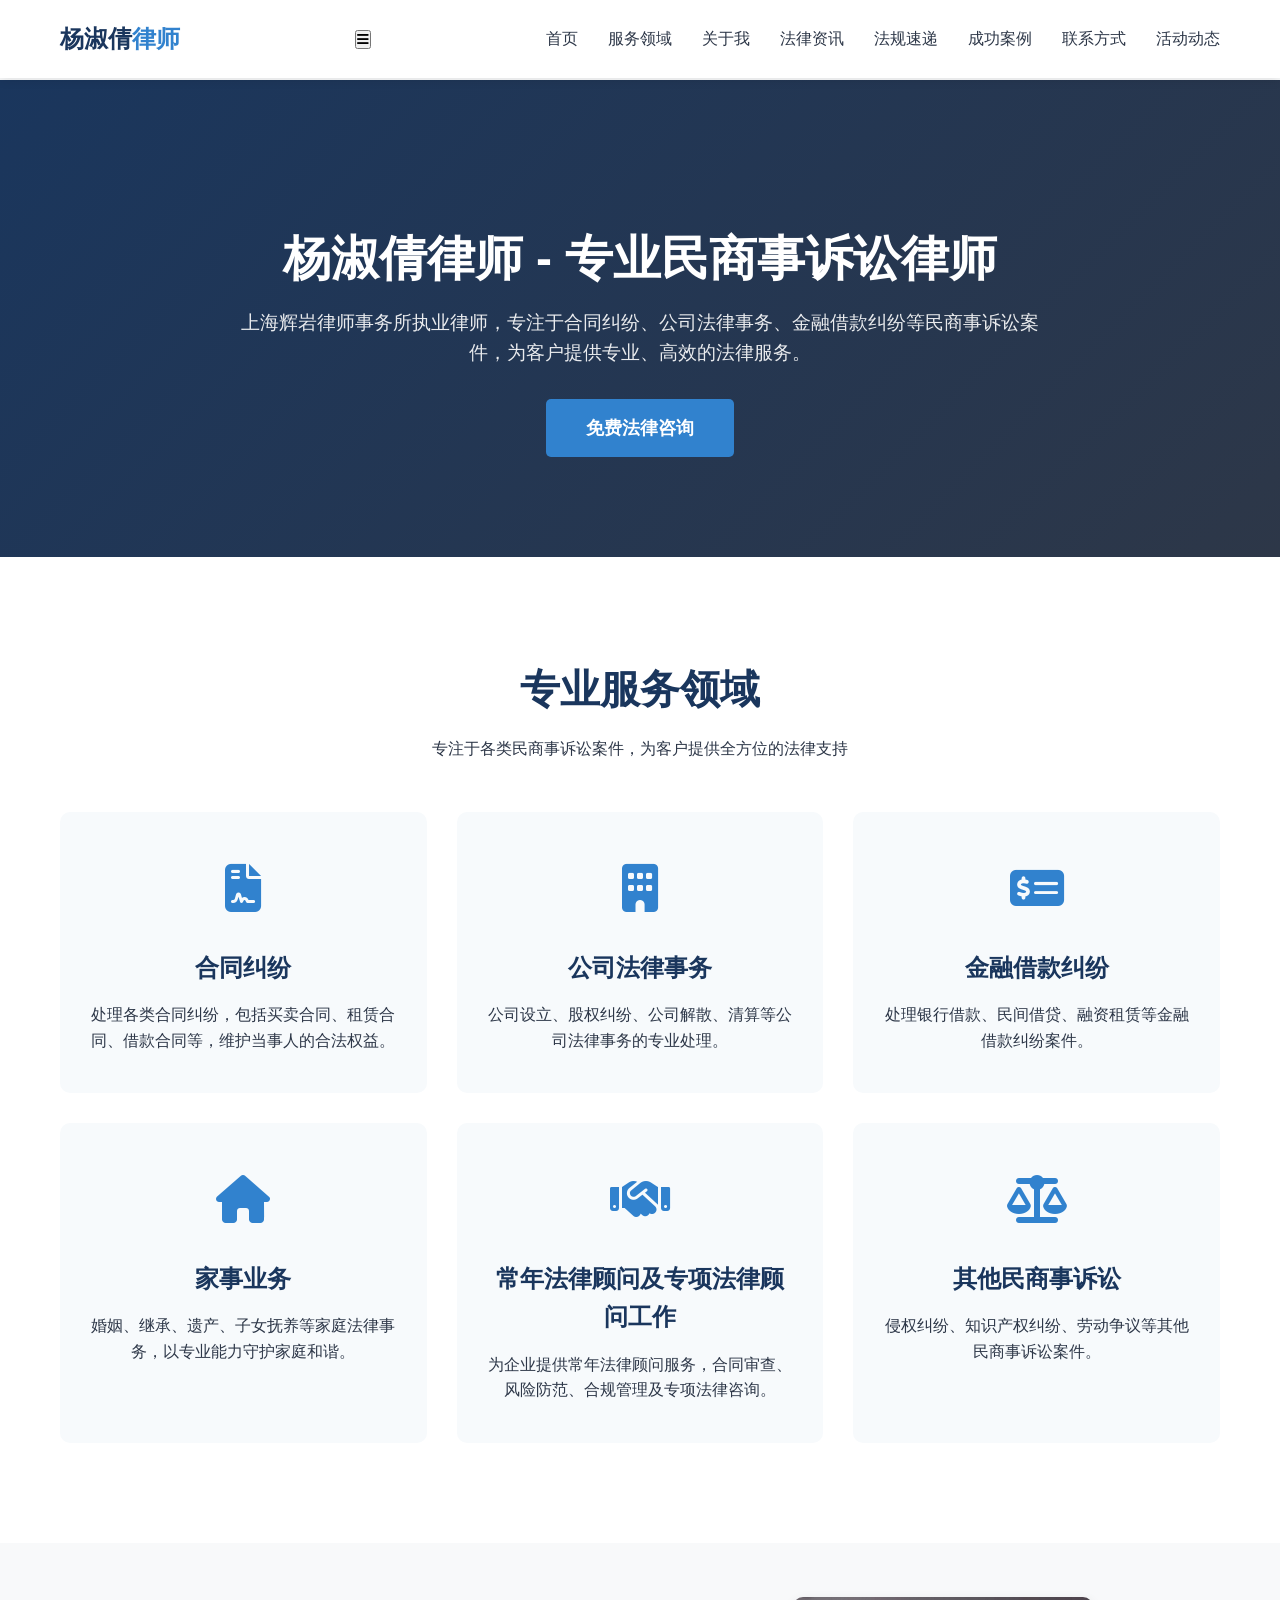
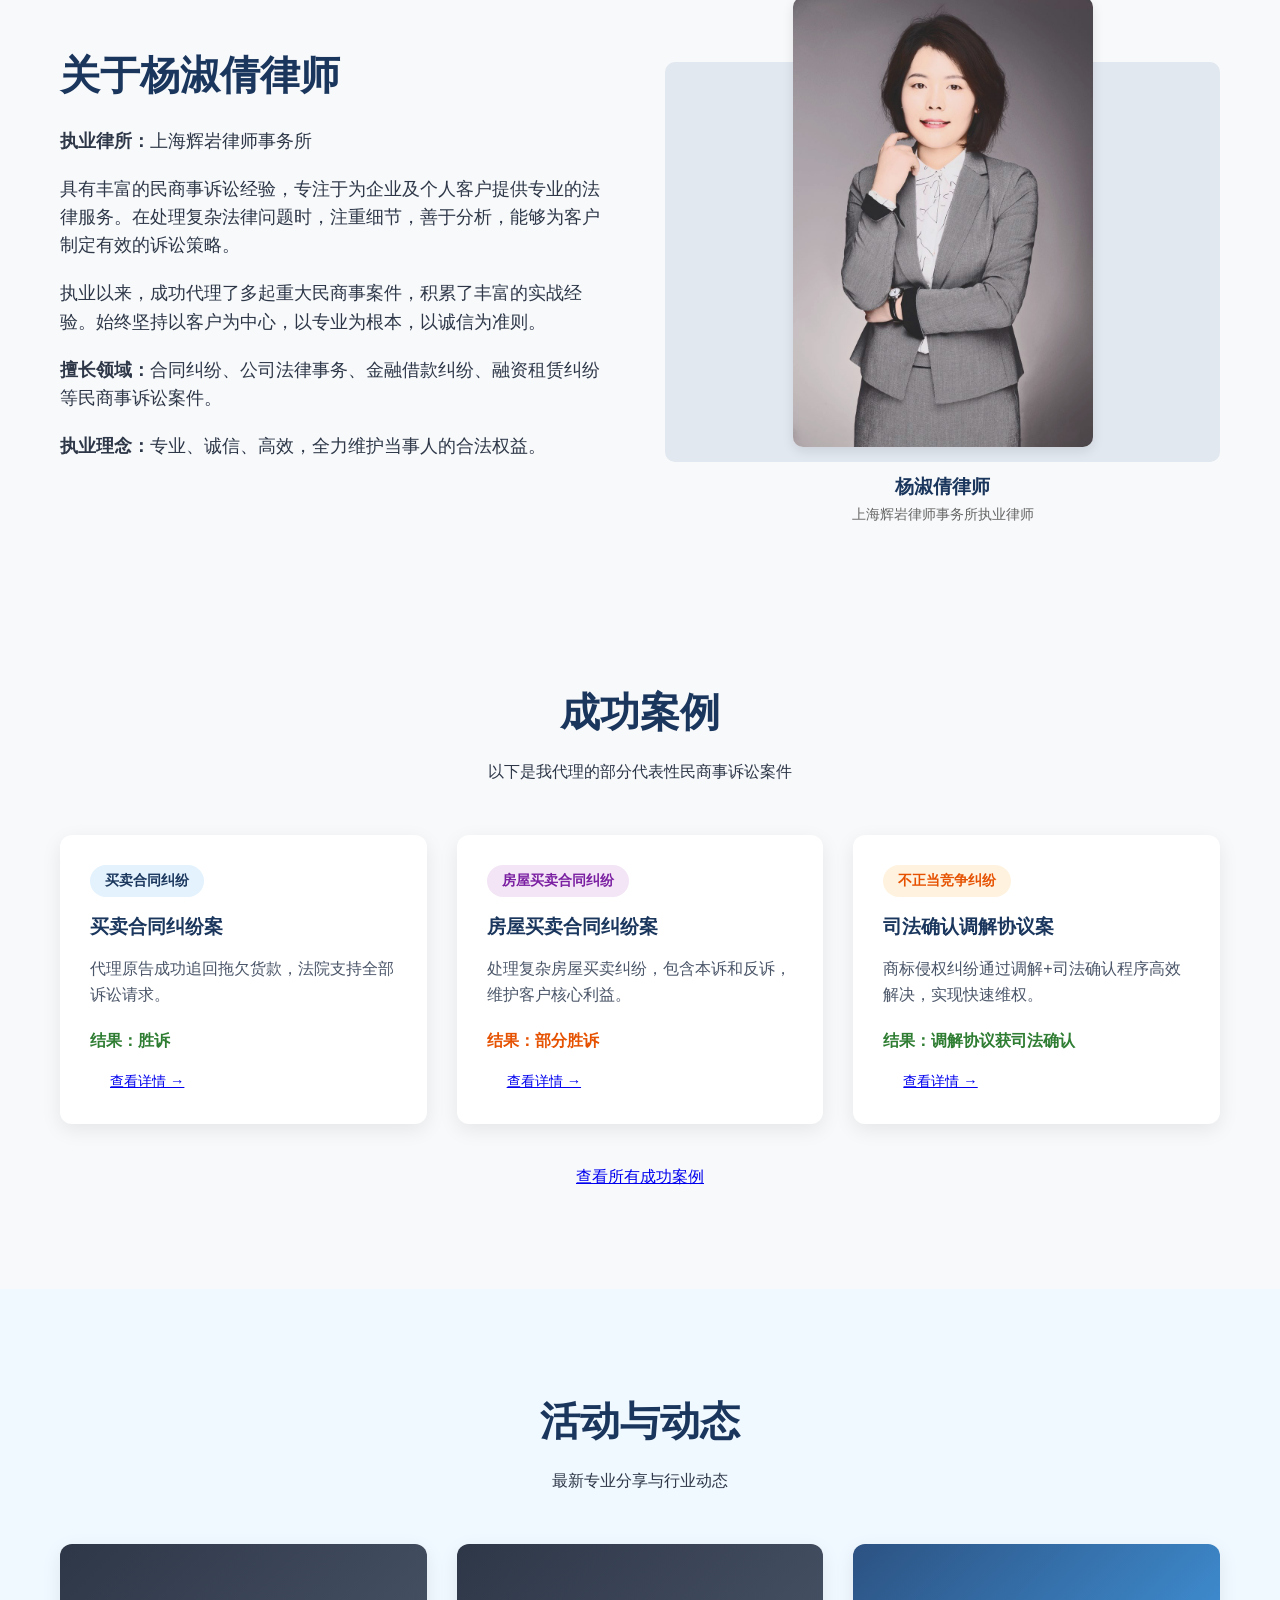
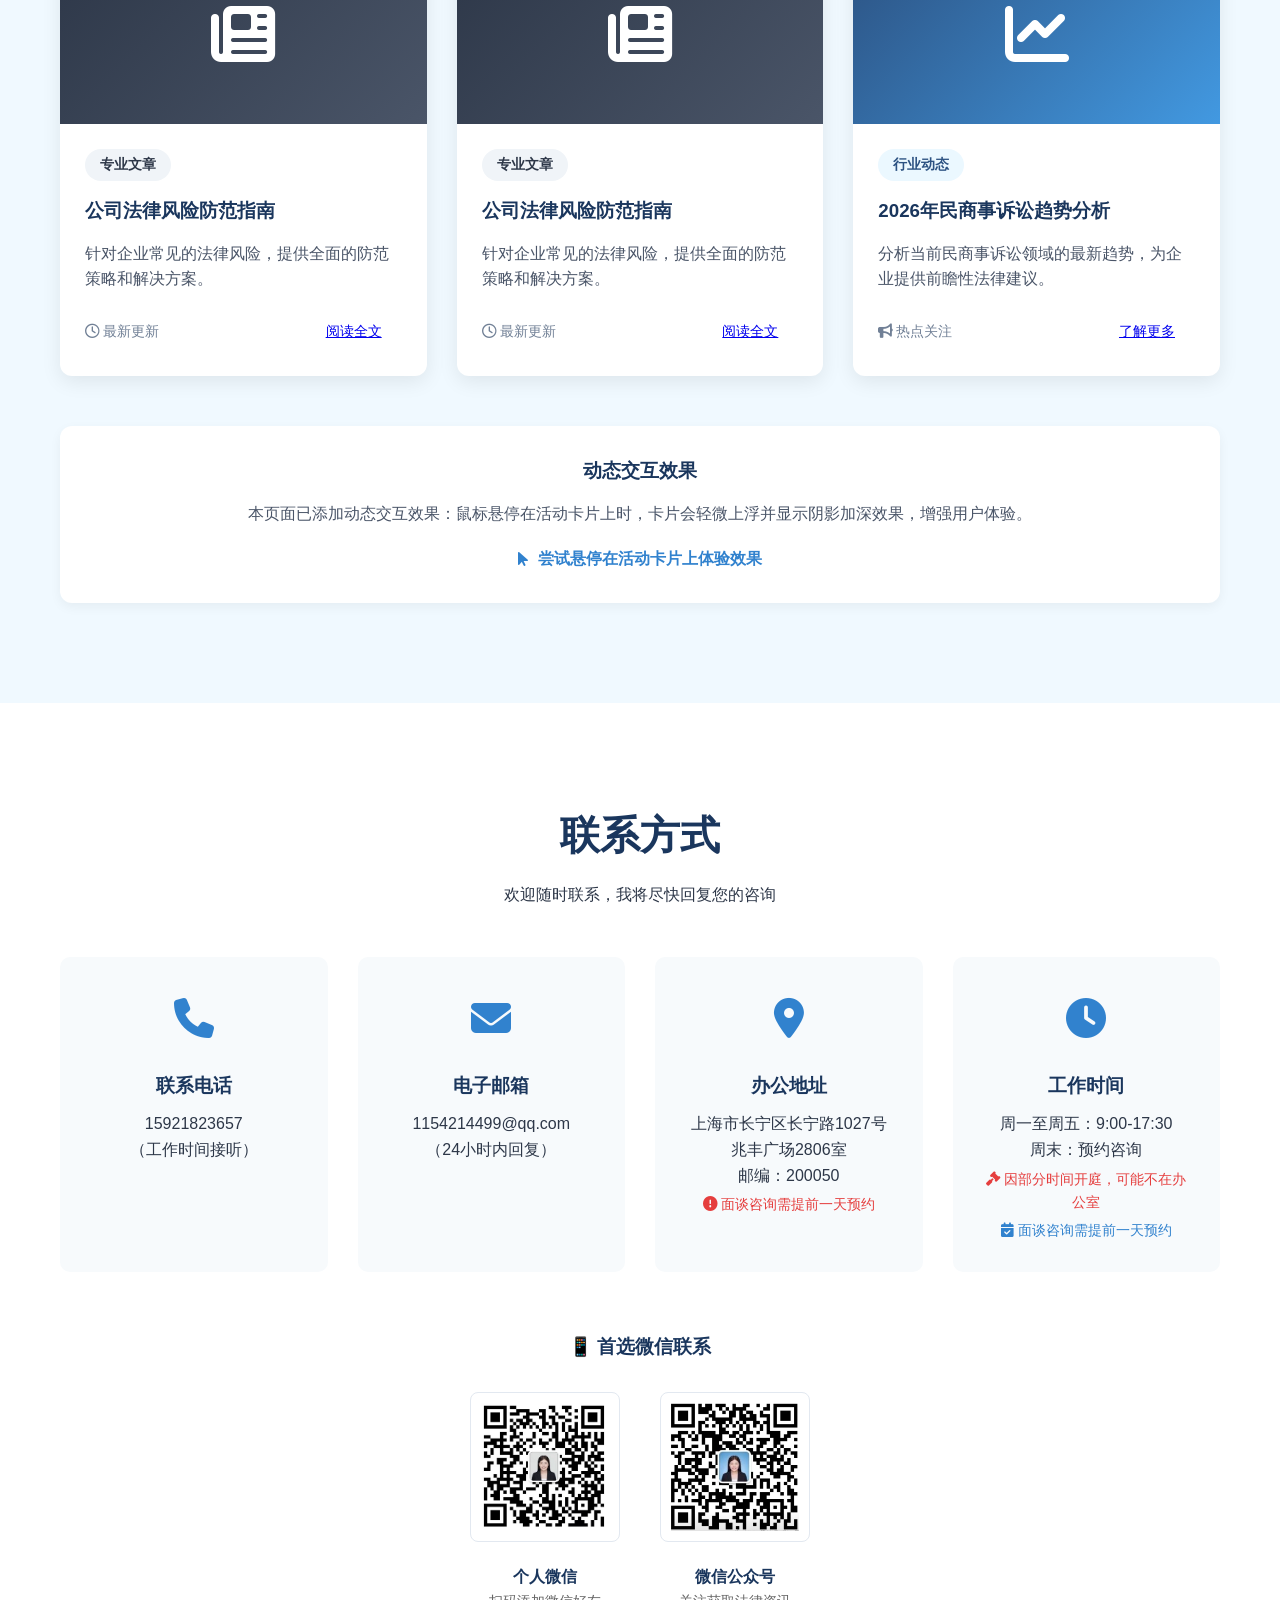
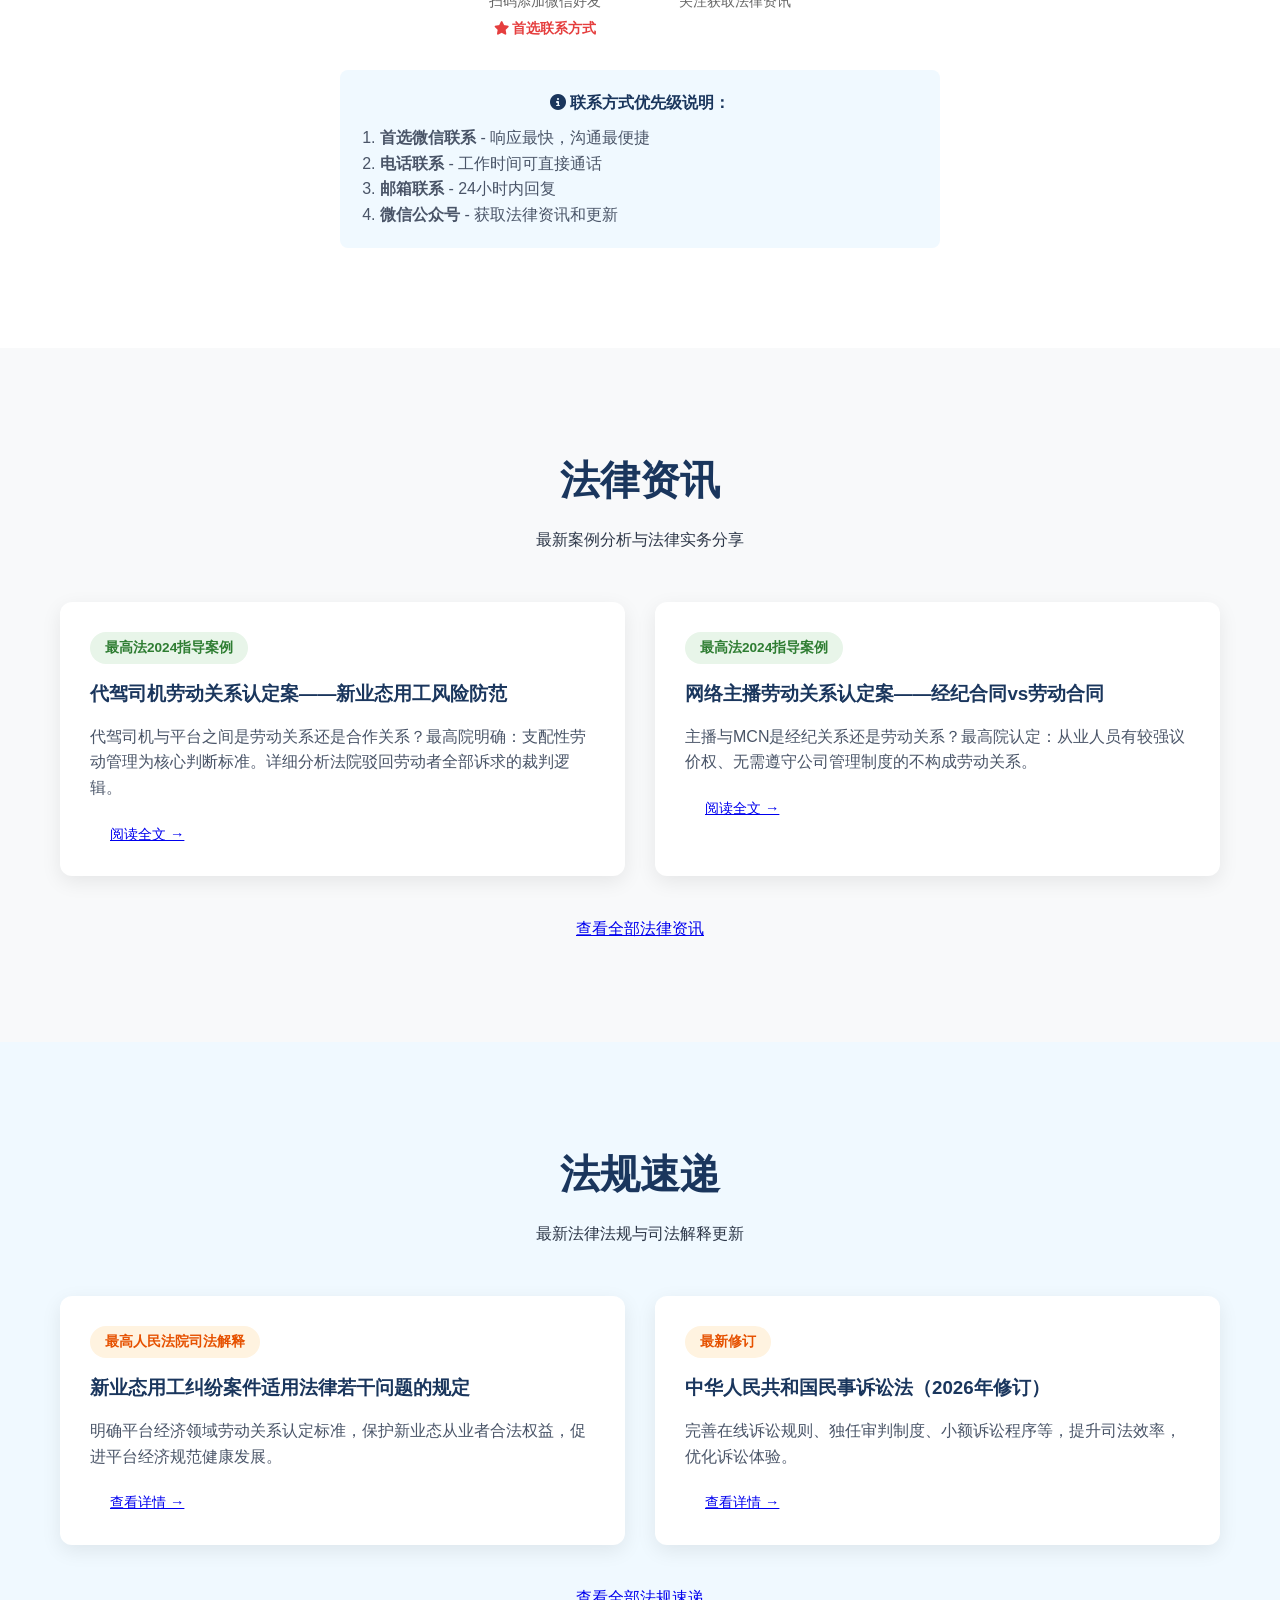
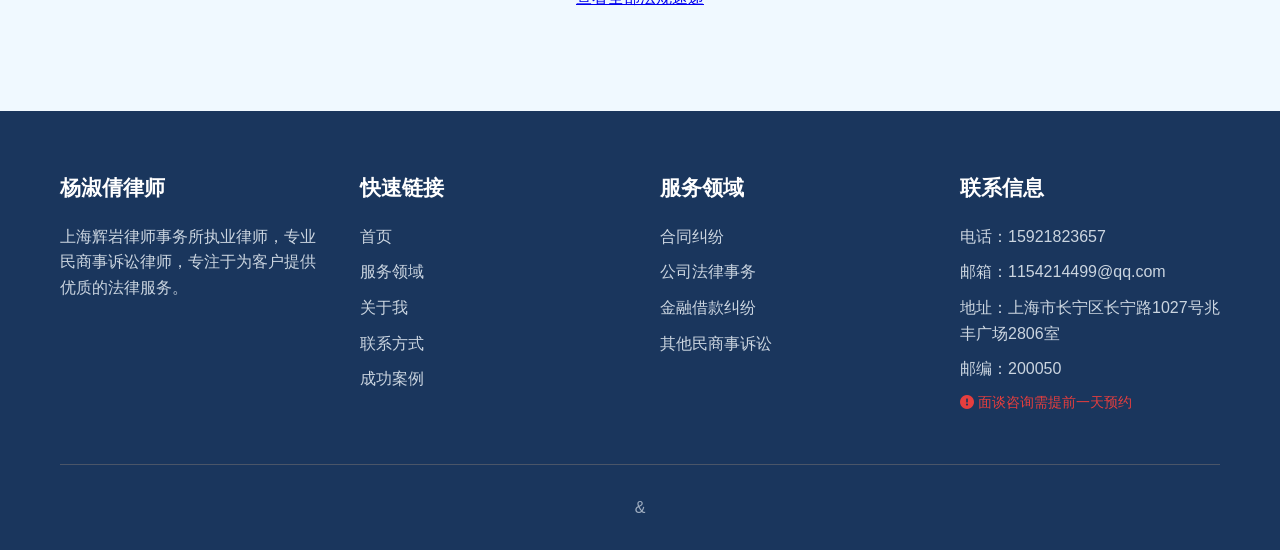
==== index.html @ 9a4a0090 "导航栏顺序调整：首页, 服务领域, 关于我, 活动动态, 法律资讯, 法规速递, 成功案例, 联系方式" ====
<!DOCTYPE html>

<html lang="zh-CN">

<head>

    <meta name="baidu-site-verification" content="codeva-XD5Ov9s1uM" />

    <meta name="description" content="上海杨律师 - 专业民商事律师团队，专注合同纠纷、公司法律、房产纠纷、婚姻继承等法律服务。电话：15921823657">

    <meta name="keywords" content="上海律师,民商事律师,合同纠纷,公司法律,房产纠纷,婚姻继承,律师咨询,法律服务">

    <meta name="author" content="杨律师">

    <meta name="robots" content="index,follow">



    <meta charset="UTF-8">

    <meta name="viewport" content="width=device-width, initial-scale=1.0">

    <title>杨淑倩律师 - 上海辉岩律师事务所 | 民商事诉讼专业律师</title>

    <link rel="stylesheet" href="https://cdnjs.cloudflare.com/ajax/libs/font-awesome/6.4.0/css/all.min.css">

    <style>

        :root {

            --primary-color: #1a365d;

            --secondary-color: #2d3748;

            --accent-color: #3182ce;

            --light-color: #f7fafc;

            --text-color: #2d3748;

            --border-color: #e2e8f0;

        }

        

        * {

            margin: 0;

            padding: 0;

            box-sizing: border-box;

        }

        

        body {

            font-family: 'Segoe UI', Tahoma, Geneva, Verdana, sans-serif;

            line-height: 1.6;

            color: var(--text-color);

            background-color: #f8f9fa;

        }

        

        .container {

            max-width: 1200px;

            margin: 0 auto;

            padding: 0 20px;

        }

        

        /* 头部导航 */

        header {

            background-color: white;

            box-shadow: 0 2px 10px rgba(0,0,0,0.1);

            position: fixed;

            width: 100%;

            top: 0;

            z-index: 1000;

        }

        

        .navbar {

            display: flex;

            justify-content: space-between;

            align-items: center;

            padding: 20px 0;

        }

        

        .logo {

            font-size: 24px;

            font-weight: bold;

            color: var(--primary-color);

            text-decoration: none;

        }

        

        .logo span {

            color: var(--accent-color);

        }

        

        .nav-links {

            display: flex;

            list-style: none;

            gap: 30px;

        }

        

        .nav-links a {

            text-decoration: none;

            color: var(--secondary-color);

            font-weight: 500;

            transition: color 0.3s;

        }

        

        .nav-links a:hover {

            color: var(--accent-color);

        }

        

        /* 英雄区域 */

        .hero {

            background: linear-gradient(135deg, var(--primary-color) 0%, var(--secondary-color) 100%);

            color: white;

            padding: 150px 0 100px;

            margin-top: 80px;

            text-align: center;

        }

        

        .hero h1 {

            font-size: 3rem;

            margin-bottom: 20px;

            line-height: 1.2;

        }

        

        .hero p {

            font-size: 1.2rem;

            max-width: 800px;

            margin: 0 auto 30px;

            opacity: 0.9;

        }

        

        .cta-button {

            display: inline-block;

            background-color: var(--accent-color);

            color: white;

            padding: 15px 40px;

            border-radius: 5px;

            text-decoration: none;

            font-weight: bold;

            font-size: 1.1rem;

            transition: background-color 0.3s;

        }

        

        .cta-button:hover {

            background-color: #2c5282;

        }

        

        /* 服务区域 */

        .services {

            padding: 100px 0;

            background-color: white;

        }

        

        .section-title {

            text-align: center;

            margin-bottom: 50px;

        }

        

        .section-title h2 {

            font-size: 2.5rem;

            color: var(--primary-color);

            margin-bottom: 15px;

        }

        

        .section-title p {

            color: var(--secondary-color);

            max-width: 600px;

            margin: 0 auto;

        }

        

        .services-grid {

            display: grid;

            grid-template-columns: repeat(auto-fit, minmax(300px, 1fr));

            gap: 30px;

            margin-top: 50px;

        }

        

        .service-card {

            background-color: var(--light-color);

            padding: 40px 30px;

            border-radius: 10px;

            text-align: center;

            transition: transform 0.3s, box-shadow 0.3s;

        }

        

        .service-card:hover {

            transform: translateY(-10px);

            box-shadow: 0 10px 30px rgba(0,0,0,0.1);

        }

        

        .service-icon {

            font-size: 3rem;

            color: var(--accent-color);

            margin-bottom: 20px;

        }

        

        .service-card h3 {

            font-size: 1.5rem;

            margin-bottom: 15px;

            color: var(--primary-color);

        }

        

        /* 关于区域 */

        .about {

            padding: 100px 0;

            background-color: #f8f9fa;

        }

        

        .about-content {

            display: grid;

            grid-template-columns: 1fr 1fr;

            gap: 50px;

            align-items: center;

        }

        

        .about-text h2 {

            font-size: 2.5rem;

            color: var(--primary-color);

            margin-bottom: 20px;

        }

        

        .about-text p {

            margin-bottom: 20px;

            font-size: 1.1rem;

        }

        

        .about-image {

            background-color: #e2e8f0;

            height: 400px;

            border-radius: 10px;

            display: flex;

            align-items: center;

            justify-content: center;

            color: var(--secondary-color);

            font-size: 1.2rem;

        }

        

        /* 联系方式 */

        .contact {

            padding: 100px 0;

            background-color: white;

        }

        

        .contact-grid {

            display: grid;

            grid-template-columns: repeat(auto-fit, minmax(250px, 1fr));

            gap: 30px;

            margin-top: 50px;

        }

        

        .contact-item {

            text-align: center;

            padding: 30px;

            background-color: var(--light-color);

            border-radius: 10px;

        }

        

        .contact-icon {

            font-size: 2.5rem;

            color: var(--accent-color);

            margin-bottom: 20px;

        }

        

        .contact-item h3 {

            margin-bottom: 10px;

            color: var(--primary-color);

        }

        

        /* 页脚 */

        footer {

            background-color: var(--primary-color);

            color: white;

            padding: 60px 0 30px;

        }

        

        .footer-content {

            display: grid;

            grid-template-columns: repeat(auto-fit, minmax(250px, 1fr));

            gap: 40px;

            margin-bottom: 40px;

        }

        

        .footer-section h3 {

            font-size: 1.3rem;

            margin-bottom: 20px;

            color: white;

        }

        

        .footer-section p, .footer-section a {

            color: #cbd5e0;

            margin-bottom: 10px;

            display: block;

            text-decoration: none;

        }

        

        .footer-section a:hover {

            color: white;

        }

        

        .copyright {

            text-align: center;

            padding-top: 30px;

            border-top: 1px solid #4a5568;

            color: #a0aec0;

        }

        

        /* 响应式设计 */

        @media (max-width: 768px) {

            .hero h1 {

                font-size: 2.2rem;

            }

            

            .nav-links {

                display: none;

            }

            

            .about-content {

                grid-template-columns: 1fr;

            }

            

            .about-image {

                height: 300px;

            }

        }

        

        /* 表单样式 */

        .contact-form {

            max-width: 600px;

            margin: 50px auto 0;

            background-color: var(--light-color);

            padding: 40px;

            border-radius: 10px;

        }

        

        .form-group {

            margin-bottom: 20px;

        }

        

        .form-group label {

            display: block;

            margin-bottom: 8px;

            font-weight: 500;

            color: var(--primary-color);

        }

        

        .form-group input,

        .form-group textarea,

        .form-group select {

            width: 100%;

            padding: 12px;

            border: 1px solid var(--border-color);

            border-radius: 5px;

            font-size: 1rem;

            font-family: inherit;

        }

        

        .form-group textarea {

            height: 150px;

            resize: vertical;

        }

        

        .submit-button {

            background-color: var(--accent-color);

            color: white;

            border: none;

            padding: 15px 40px;

            border-radius: 5px;

            font-size: 1.1rem;

            font-weight: bold;

            cursor: pointer;

            transition: background-color 0.3s;

            width: 100%;

        }

        

        .submit-button:hover {

            background-color: #2c5282;

        }

    /* 轻量交互效果 */

:root {--primary:#1a365d;--accent:#3182ce;--success:#38a169}

header {position:fixed;top:0;left:0;width:100%;z-index:999;transition:background .3s}

header.scrolled {background:var(--primary)}

.back-to-top {position:fixed;bottom:20px;right:20px;width:45px;height:45px;background:var(--accent);color:#fff;border:none;border-radius:50%;cursor:pointer;opacity:0;visibility:hidden;transition:all .3s;z-index:998}

.back-to-top.show {opacity:1;visibility:visible}

.back-to-top:hover {transform:translateY(-3px)}

@media(max-width:768px) {

.nav-links {display:none;position:absolute;top:60px;left:0;width:100%;background:var(--primary);flex-direction:column;padding:15px}

.nav-links.active {display:flex}

.menu-toggle {display:block!important}

}

/* 卡片悬浮效果 */

.activity-card, .case-card, .service-card {transition: transform 0.3s ease, box-shadow 0.3s ease;}

.activity-card:hover, .case-card:hover, .service-card:hover {transform: translateY(-8px); box-shadow: 0 12px 30px rgba(0,0,0,0.15);}

</style>

</head>

<body>

    <!-- 头部导航 -->

    <header>

        <div class="container">

            <nav class="navbar">

                <a href="#" class="logo">杨淑倩<span>律师</span></a>

                

                <button id="menuToggle" class="menu-toggle" aria-label="切换菜单">
                    <i class="fas fa-bars"></i>
                </button><ul class="nav-links">
<li><a href="#home">首页</a></li>
<li><a href="#services">服务领域</a></li>
<li><a href="#about">关于我</a></li>
<li><a href="legal-insights.html">法律资讯</a></li>
<li><a href="laws.html">法规速递</a></li>
<li><a href="cases.html">成功案例</a></li>
<li><a href="#contact">联系方式</a></li>
<li><a href="#activities">活动动态</a></li>
                </ul>

            </nav>

        </div>

    </header>



    <!-- 英雄区域 -->

    <section class="hero" id="home">

        <div class="container">

            <h1>杨淑倩律师 - 专业民商事诉讼律师</h1>

            <p>上海辉岩律师事务所执业律师，专注于合同纠纷、公司法律事务、金融借款纠纷等民商事诉讼案件，为客户提供专业、高效的法律服务。</p>

            <a href="#consultation" class="cta-button">免费法律咨询</a>

        </div>

    </section>



    <!-- 服务领域 -->

    <section class="services" id="services">

        <div class="container">

            <div class="section-title">

                <h2>专业服务领域</h2>

                <p>专注于各类民商事诉讼案件，为客户提供全方位的法律支持</p>

            </div>

            <div class="services-grid">

                <div class="service-card">

                    <div class="service-icon">

                        <i class="fas fa-file-contract"></i>

                    </div>

                    <h3>合同纠纷</h3>

                    <p>处理各类合同纠纷，包括买卖合同、租赁合同、借款合同等，维护当事人的合法权益。</p>

                </div>

                <div class="service-card">

                    <div class="service-icon">

                        <i class="fas fa-building"></i>

                    </div>

                    <h3>公司法律事务</h3>

                    <p>公司设立、股权纠纷、公司解散、清算等公司法律事务的专业处理。</p>

                </div>

                <div class="service-card">

                    <div class="service-icon">

                        <i class="fas fa-money-check-alt"></i>

                    </div>

                    <h3>金融借款纠纷</h3>

                    <p>处理银行借款、民间借贷、融资租赁等金融借款纠纷案件。</p>

                </div>

                                <div class="service-card">
                    <div class="service-icon">
                        <i class="fas fa-home"></i>
                    </div>
                    <h3>家事业务</h3>
                    <p>婚姻、继承、遗产、子女抚养等家庭法律事务，以专业能力守护家庭和谐。</p>
                </div>
                <div class="service-card">
                    <div class="service-icon">
                        <i class="fas fa-handshake"></i>
                    </div>
                    <h3>常年法律顾问及专项法律顾问工作</h3>
                    <p>为企业提供常年法律顾问服务，合同审查、风险防范、合规管理及专项法律咨询。</p>
                </div>
                <div class="service-card">
                    <div class="service-icon">
                        <i class="fas fa-balance-scale"></i>
                    </div>
                    <h3>其他民商事诉讼</h3>
                    <p>侵权纠纷、知识产权纠纷、劳动争议等其他民商事诉讼案件。</p>
                </div>

            </div>

        </div>

    </section>



    <!-- 关于我 -->

    <section class="about" id="about">

        <div class="container">

            <div class="about-content">

                <div class="about-text">

                    <h2>关于杨淑倩律师</h2>

                    <p><strong>执业律所：</strong>上海辉岩律师事务所</p>

                    <p>具有丰富的民商事诉讼经验，专注于为企业及个人客户提供专业的法律服务。在处理复杂法律问题时，注重细节，善于分析，能够为客户制定有效的诉讼策略。</p>

                    <p>执业以来，成功代理了多起重大民商事案件，积累了丰富的实战经验。始终坚持以客户为中心，以专业为根本，以诚信为准则。</p>

                    <p><strong>擅长领域：</strong>合同纠纷、公司法律事务、金融借款纠纷、融资租赁纠纷等民商事诉讼案件。</p>

                    <p><strong>执业理念：</strong>专业、诚信、高效，全力维护当事人的合法权益。</p>

                </div>

                <div class="about-image">

                    <div style="text-align: center;">

                        <img src="素材/杨律师照片.JPG" alt="杨淑倩律师专业形象照" style="width: 100%; max-width: 300px; height: auto; border-radius: 10px; box-shadow: 0 4px 12px rgba(0,0,0,0.1);">

                        <p style="margin-top: 15px; font-weight: bold; color: var(--primary-color);">杨淑倩律师</p>

                        <p style="color: #666; font-size: 0.9rem;">上海辉岩律师事务所执业律师</p>

                    </div>

                </div>

            </div>

        </div>

    </section>



    <!-- 成功案例预览 -->

    <section class="cases" id="cases" style="padding: 100px 0; background-color: #f8f9fa;">
        <div class="container">
            <div class="section-title">
                <h2>成功案例</h2>
                <p>以下是我代理的部分代表性民商事诉讼案件</p>
            </div>
            <div class="cases-grid" style="display: grid; grid-template-columns: repeat(auto-fit, minmax(300px, 1fr)); gap: 30px; margin-top: 50px;">
                <div class="case-card-preview" style="background: white; border-radius: 12px; overflow: hidden; box-shadow: 0 6px 20px rgba(0,0,0,0.08);">
                    <div class="case-preview-content" style="padding: 30px;">
                        <span style="display: inline-block; background-color: #e3f2fd; color: #1a365d; padding: 5px 15px; border-radius: 20px; font-size: 0.85rem; font-weight: 600; margin-bottom: 15px;">买卖合同纠纷</span>
                        <h3 style="margin-bottom: 15px; color: #1a365d;">买卖合同纠纷案</h3>
                        <p style="color: #4a5568; margin-bottom: 20px; line-height: 1.6;">
                            代理原告成功追回拖欠货款，法院支持全部诉讼请求。
                        </p>
                        <p style="color: #2e7d32; font-weight: 600; margin-bottom: 15px;">结果：胜诉</p>
                        <a href="cases.html#case1" class="btn btn-outline" style="padding: 8px 20px; font-size: 0.9rem;">查看详情 →</a>
                    </div>
                </div>
                <div class="case-card-preview" style="background: white; border-radius: 12px; overflow: hidden; box-shadow: 0 6px 20px rgba(0,0,0,0.08);">
                    <div class="case-preview-content" style="padding: 30px;">
                        <span style="display: inline-block; background-color: #f3e5f5; color: #7b1fa2; padding: 5px 15px; border-radius: 20px; font-size: 0.85rem; font-weight: 600; margin-bottom: 15px;">房屋买卖合同纠纷</span>
                        <h3 style="margin-bottom: 15px; color: #1a365d;">房屋买卖合同纠纷案</h3>
                        <p style="color: #4a5568; margin-bottom: 20px; line-height: 1.6;">
                            处理复杂房屋买卖纠纷，包含本诉和反诉，维护客户核心利益。
                        </p>
                        <p style="color: #e65100; font-weight: 600; margin-bottom: 15px;">结果：部分胜诉</p>
                        <a href="cases.html#case2" class="btn btn-outline" style="padding: 8px 20px; font-size: 0.9rem;">查看详情 →</a>
                    </div>
                </div>
                <div class="case-card-preview" style="background: white; border-radius: 12px; overflow: hidden; box-shadow: 0 6px 20px rgba(0,0,0,0.08);">
                    <div class="case-preview-content" style="padding: 30px;">
                        <span style="display: inline-block; background-color: #fff3e0; color: #e65100; padding: 5px 15px; border-radius: 20px; font-size: 0.85rem; font-weight: 600; margin-bottom: 15px;">不正当竞争纠纷</span>
                        <h3 style="margin-bottom: 15px; color: #1a365d;">司法确认调解协议案</h3>
                        <p style="color: #4a5568; margin-bottom: 20px; line-height: 1.6;">
                            商标侵权纠纷通过调解+司法确认程序高效解决，实现快速维权。
                        </p>
                        <p style="color: #2e7d32; font-weight: 600; margin-bottom: 15px;">结果：调解协议获司法确认</p>
                        <a href="cases.html#case3" class="btn btn-outline" style="padding: 8px 20px; font-size: 0.9rem;">查看详情 →</a>
                    </div>
                </div>
                
            </div>
            <div style="text-align: center; margin-top: 40px;">
                <a href="cases.html" class="btn btn-primary">查看所有成功案例</a>
            </div>
        </div>
    </section>



    <!-- 活动与动态 -->

    <section class="activities" id="activities" style="padding: 100px 0; background-color: #f0f9ff;">

        <div class="container">

            <div class="section-title">

                <h2>活动与动态</h2>

                <p>最新专业分享与行业动态</p>

            </div>

            <div class="activities-grid" style="display: grid; grid-template-columns: repeat(auto-fit, minmax(300px, 1fr)); gap: 30px; margin-top: 50px;">

                

                <!-- 活动1：专业文章 -->

                <div class="activity-card" style="background: white; border-radius: 12px; overflow: hidden; box-shadow: 0 6px 20px rgba(0,0,0,0.08); transition: transform 0.3s ease, box-shadow 0.3s ease;">

                    <div class="activity-image" style="height: 180px; background: linear-gradient(135deg, #2d3748 0%, #4a5568 100%); display: flex; align-items: center; justify-content: center;">

                        <i class="fas fa-newspaper" style="font-size: 4rem; color: white;"></i>

                    </div>

                    <div class="activity-content" style="padding: 25px;">

                        <div class="activity-tag" style="display: inline-block; background-color: #f0f4f8; color: #2d3748; padding: 5px 15px; border-radius: 20px; font-size: 0.85rem; font-weight: 600; margin-bottom: 15px;">

                            专业文章

                        </div>

                        <h3 style="margin-bottom: 15px; color: #1a365d;">公司法律风险防范指南</h3>

                        <p style="color: #4a5568; margin-bottom: 20px; line-height: 1.6;">

                            针对企业常见的法律风险，提供全面的防范策略和解决方案。

                        </p>

                        <div style="display: flex; justify-content: space-between; align-items: center; margin-top: 20px;">

                            <span style="color: #718096; font-size: 0.9rem;">

                                <i class="far fa-clock"></i> 最新更新

                            </span>

                            <a href="#consultation" class="btn btn-outline" style="padding: 8px 20px; font-size: 0.9rem;">阅读全文</a>

                        </div>

                    </div>

                </div>



                <!-- 活动2：专业文章 -->

                <div class="activity-card" style="background: white; border-radius: 12px; overflow: hidden; box-shadow: 0 6px 20px rgba(0,0,0,0.08); transition: transform 0.3s ease, box-shadow 0.3s ease;">

                    <div class="activity-image" style="height: 180px; background: linear-gradient(135deg, #2d3748 0%, #4a5568 100%); display: flex; align-items: center; justify-content: center;">

                        <i class="fas fa-newspaper" style="font-size: 4rem; color: white;"></i>

                    </div>

                    <div class="activity-content" style="padding: 25px;">

                        <div class="activity-tag" style="display: inline-block; background-color: #f0f4f8; color: #2d3748; padding: 5px 15px; border-radius: 20px; font-size: 0.85rem; font-weight: 600; margin-bottom: 15px;">

                            专业文章

                        </div>

                        <h3 style="margin-bottom: 15px; color: #1a365d;">公司法律风险防范指南</h3>

                        <p style="color: #4a5568; margin-bottom: 20px; line-height: 1.6;">

                            针对企业常见的法律风险，提供全面的防范策略和解决方案。

                        </p>

                        <div style="display: flex; justify-content: space-between; align-items: center; margin-top: 20px;">

                            <span style="color: #718096; font-size: 0.9rem;">

                                <i class="far fa-clock"></i> 最新更新

                            </span>

                            <a href="#consultation" class="btn btn-outline" style="padding: 8px 20px; font-size: 0.9rem;">阅读全文</a>

                        </div>

                    </div>

                </div>



                <!-- 活动3：行业动态 -->

                <div class="activity-card" style="background: white; border-radius: 12px; overflow: hidden; box-shadow: 0 6px 20px rgba(0,0,0,0.08); transition: transform 0.3s ease, box-shadow 0.3s ease;">

                    <div class="activity-image" style="height: 180px; background: linear-gradient(135deg, #2c5282 0%, #4299e1 100%); display: flex; align-items: center; justify-content: center;">

                        <i class="fas fa-chart-line" style="font-size: 4rem; color: white;"></i>

                    </div>

                    <div class="activity-content" style="padding: 25px;">

                        <div class="activity-tag" style="display: inline-block; background-color: #ebf8ff; color: #2c5282; padding: 5px 15px; border-radius: 20px; font-size: 0.85rem; font-weight: 600; margin-bottom: 15px;">

                            行业动态

                        </div>

                        <h3 style="margin-bottom: 15px; color: #1a365d;">2026年民商事诉讼趋势分析</h3>

                        <p style="color: #4a5568; margin-bottom: 20px; line-height: 1.6;">

                            分析当前民商事诉讼领域的最新趋势，为企业提供前瞻性法律建议。

                        </p>

                        <div style="display: flex; justify-content: space-between; align-items: center; margin-top: 20px;">

                            <span style="color: #718096; font-size: 0.9rem;">

                                <i class="fas fa-bullhorn"></i> 热点关注

                            </span>

                            <a href="#consultation" class="btn btn-outline" style="padding: 8px 20px; font-size: 0.9rem;">了解更多</a>

                        </div>

                    </div>

                </div>

            </div>



            <!-- 交互效果说明 -->

            <div style="margin-top: 50px; text-align: center; padding: 30px; background: white; border-radius: 12px; box-shadow: 0 4px 12px rgba(0,0,0,0.05);">

                <h3 style="color: #1a365d; margin-bottom: 15px;">动态交互效果</h3>

                <p style="color: #4a5568; max-width: 800px; margin: 0 auto 20px; line-height: 1.6;">

                    本页面已添加动态交互效果：鼠标悬停在活动卡片上时，卡片会轻微上浮并显示阴影加深效果，增强用户体验。

                </p>

                <div style="display: inline-flex; align-items: center; gap: 10px; color: #3182ce; font-weight: 600;">

                    <i class="fas fa-mouse-pointer"></i>

                    <span>尝试悬停在活动卡片上体验效果</span>

                </div>

            </div>

        </div>

    </section>



    <!-- 联系方式 -->

    <section class="contact" id="contact">

        <div class="container">

            <div class="section-title">

                <h2>联系方式</h2>

                <p>欢迎随时联系，我将尽快回复您的咨询</p>

            </div>

            <div class="contact-grid">

                <div class="contact-item">

                    <div class="contact-icon">

                        <i class="fas fa-phone"></i>

                    </div>

                    <h3>联系电话</h3>

                    <p>15921823657</p>

                    <p>（工作时间接听）</p>

                </div>

                <div class="contact-item">

                    <div class="contact-icon">

                        <i class="fas fa-envelope"></i>

                    </div>

                    <h3>电子邮箱</h3>

                    <p>1154214499@qq.com</p>

                    <p>（24小时内回复）</p>

                </div>

                <div class="contact-item">

                    <div class="contact-icon">

                        <i class="fas fa-map-marker-alt"></i>

                    </div>

                    <h3>办公地址</h3>

                    <p>上海市长宁区长宁路1027号</p>

                    <p>兆丰广场2806室</p>

                    <p>邮编：200050</p>

                    <p style="color: #e53e3e; font-size: 0.9rem; margin-top: 5px;">

                        <i class="fas fa-exclamation-circle"></i> 面谈咨询需提前一天预约

                    </p>

                </div>

                <div class="contact-item">

                    <div class="contact-icon">

                        <i class="fas fa-clock"></i>

                    </div>

                    <h3>工作时间</h3>

                    <p>周一至周五：9:00-17:30</p>

                    <p>周末：预约咨询</p>

                    <p style="color: #e53e3e; font-size: 0.9rem; margin-top: 5px;">

                        <i class="fas fa-gavel"></i> 因部分时间开庭，可能不在办公室

                    </p>

                    <p style="color: #3182ce; font-size: 0.9rem; margin-top: 5px;">

                        <i class="fas fa-calendar-check"></i> 面谈咨询需提前一天预约

                    </p>

                </div>

            </div>

            

            <!-- 微信联系方式 -->

            <div style="margin-top: 60px; text-align: center;">

                <h3 style="color: var(--primary-color); margin-bottom: 30px;">📱 首选微信联系</h3>

                <div style="display: flex; justify-content: center; gap: 40px; flex-wrap: wrap;">

                    <div style="text-align: center; max-width: 200px;">

                        <img src="素材/微信二维码.png" alt="杨律师个人微信二维码" style="width: 150px; height: 150px; border: 1px solid #e2e8f0; border-radius: 8px; padding: 10px; background: white;">

                        <h4 style="margin-top: 15px; color: var(--primary-color);">个人微信</h4>

                        <p style="color: #666; font-size: 0.9rem;">扫码添加微信好友</p>

                        <p style="color: #e53e3e; font-size: 0.85rem; margin-top: 5px;">

                            <i class="fas fa-star"></i> <strong>首选联系方式</strong>

                        </p>

                    </div>

                    <div style="text-align: center; max-width: 200px;">

                        <img src="素材/公众号二维码.png" alt="杨律师微信公众号二维码" style="width: 150px; height: 150px; border: 1px solid #e2e8f0; border-radius: 8px; padding: 10px; background: white;">

                        <h4 style="margin-top: 15px; color: var(--primary-color);">微信公众号</h4>

                        <p style="color: #666; font-size: 0.9rem;">关注获取法律资讯</p>

                    </div>

                </div>

                <div style="margin-top: 30px; padding: 20px; background-color: #f0f9ff; border-radius: 8px; max-width: 600px; margin-left: auto; margin-right: auto;">

                    <p style="color: var(--primary-color); margin-bottom: 10px;">

                        <i class="fas fa-info-circle"></i> <strong>联系方式优先级说明：</strong>

                    </p>

                    <ol style="text-align: left; margin-left: 20px; color: #4a5568;">

                        <li><strong>首选微信联系</strong> - 响应最快，沟通最便捷</li>

                        <li><strong>电话联系</strong> - 工作时间可直接通话</li>

                        <li><strong>邮箱联系</strong> - 24小时内回复</li>

                        <li><strong>微信公众号</strong> - 获取法律资讯和更新</li>

                    </ol>

                </div>

            </div>

        </div>

    </section>



    <!-- 在线咨询 -->

    <section class="consultation" 



    <!-- 页脚 -->

        <!-- 法律资讯预览 -->
    <section class="legal-insights-preview" id="legal-insights" style="padding: 100px 0; background-color: #f8f9fa;">
        <div class="container">
            <div class="section-title">
                <h2>法律资讯</h2>
                <p>最新案例分析与法律实务分享</p>
            </div>
            <div class="legal-insights-grid" style="display: grid; grid-template-columns: repeat(auto-fit, minmax(300px, 1fr)); gap: 30px; margin-top: 50px;">
                <div class="legal-insight-card" style="background: white; border-radius: 12px; overflow: hidden; box-shadow: 0 6px 20px rgba(0,0,0,0.08);">
                    <div class="legal-insight-content" style="padding: 30px;">
                        <span style="display: inline-block; background-color: #e8f5e9; color: #2e7d32; padding: 5px 15px; border-radius: 20px; font-size: 0.85rem; font-weight: 600; margin-bottom: 15px;">最高法2024指导案例</span>
                        <h3 style="margin-bottom: 15px; color: #1a365d;">代驾司机劳动关系认定案——新业态用工风险防范</h3>
                        <p style="color: #4a5568; margin-bottom: 20px; line-height: 1.6;">
                            代驾司机与平台之间是劳动关系还是合作关系？最高院明确：支配性劳动管理为核心判断标准。详细分析法院驳回劳动者全部诉求的裁判逻辑。
                        </p>
                        <a href="legal-insights.html" class="btn btn-outline" style="padding: 8px 20px; font-size: 0.9rem;">阅读全文 →</a>
                    </div>
                </div>
                <div class="legal-insight-card" style="background: white; border-radius: 12px; overflow: hidden; box-shadow: 0 6px 20px rgba(0,0,0,0.08);">
                    <div class="legal-insight-content" style="padding: 30px;">
                        <span style="display: inline-block; background-color: #e8f5e9; color: #2e7d32; padding: 5px 15px; border-radius: 20px; font-size: 0.85rem; font-weight: 600; margin-bottom: 15px;">最高法2024指导案例</span>
                        <h3 style="margin-bottom: 15px; color: #1a365d;">网络主播劳动关系认定案——经纪合同vs劳动合同</h3>
                        <p style="color: #4a5568; margin-bottom: 20px; line-height: 1.6;">
                            主播与MCN是经纪关系还是劳动关系？最高院认定：从业人员有较强议价权、无需遵守公司管理制度的不构成劳动关系。
                        </p>
                        <a href="legal-insights.html" class="btn btn-outline" style="padding: 8px 20px; font-size: 0.9rem;">阅读全文 →</a>
                    </div>
                </div>
            </div>
            <div style="text-align: center; margin-top: 40px;">
                <a href="legal-insights.html" class="btn btn-primary">查看全部法律资讯</a>
            </div>
        </div>
    </section>

    <!-- 法规速递预览 -->
    <section class="laws-preview" id="laws" style="padding: 100px 0; background-color: #f0f9ff;">
        <div class="container">
            <div class="section-title">
                <h2>法规速递</h2>
                <p>最新法律法规与司法解释更新</p>
            </div>
            <div class="laws-grid" style="display: grid; grid-template-columns: repeat(auto-fit, minmax(300px, 1fr)); gap: 30px; margin-top: 50px;">
                <div class="law-card" style="background: white; border-radius: 12px; overflow: hidden; box-shadow: 0 6px 20px rgba(0,0,0,0.08);">
                    <div class="law-content" style="padding: 30px;">
                        <span style="display: inline-block; background-color: #fff3e0; color: #e65100; padding: 5px 15px; border-radius: 20px; font-size: 0.85rem; font-weight: 600; margin-bottom: 15px;">最高人民法院司法解释</span>
                        <h3 style="margin-bottom: 15px; color: #1a365d;">新业态用工纠纷案件适用法律若干问题的规定</h3>
                        <p style="color: #4a5568; margin-bottom: 20px; line-height: 1.6;">
                            明确平台经济领域劳动关系认定标准，保护新业态从业者合法权益，促进平台经济规范健康发展。
                        </p>
                        <a href="laws.html" class="btn btn-outline" style="padding: 8px 20px; font-size: 0.9rem;">查看详情 →</a>
                    </div>
                </div>
                <div class="law-card" style="background: white; border-radius: 12px; overflow: hidden; box-shadow: 0 6px 20px rgba(0,0,0,0.08);">
                    <div class="law-content" style="padding: 30px;">
                        <span style="display: inline-block; background-color: #fff3e0; color: #e65100; padding: 5px 15px; border-radius: 20px; font-size: 0.85rem; font-weight: 600; margin-bottom: 15px;">最新修订</span>
                        <h3 style="margin-bottom: 15px; color: #1a365d;">中华人民共和国民事诉讼法（2026年修订）</h3>
                        <p style="color: #4a5568; margin-bottom: 20px; line-height: 1.6;">
                            完善在线诉讼规则、独任审判制度、小额诉讼程序等，提升司法效率，优化诉讼体验。
                        </p>
                        <a href="laws.html" class="btn btn-outline" style="padding: 8px 20px; font-size: 0.9rem;">查看详情 →</a>
                    </div>
                </div>
            </div>
            <div style="text-align: center; margin-top: 40px;">
                <a href="laws.html" class="btn btn-primary">查看全部法规速递</a>
            </div>
        </div>
    </section>

<footer>

        <div class="container">

            <div class="footer-content">

                <div class="footer-section">

                    <h3>杨淑倩律师</h3>

                    <p>上海辉岩律师事务所执业律师，专业民商事诉讼律师，专注于为客户提供优质的法律服务。</p>

                </div>

                <div class="footer-section">

                    <h3>快速链接</h3>

                    <a href="#home">首页</a>

                    <a href="#services">服务领域</a>

                    <a href="#about">关于我</a>

                    <a href="#contact">联系方式</a>

                    <a href="cases.html">成功案例</a>

                </div>

                <div class="footer-section">

                    <h3>服务领域</h3>

                    <a href="#services">合同纠纷</a>

                    <a href="#services">公司法律事务</a>

                    <a href="#services">金融借款纠纷</a>

                    <a href="#services">其他民商事诉讼</a>

                </div>

                <div class="footer-section">

                    <h3>联系信息</h3>

                    <p>电话：15921823657</p>

                    <p>邮箱：1154214499@qq.com</p>

                    <p>地址：上海市长宁区长宁路1027号兆丰广场2806室</p>

                    <p>邮编：200050</p>

                    <p style="color: #e53e3e; font-size: 0.85rem; margin-top: 5px;">

                        <i class="fas fa-exclamation-circle"></i> 面谈咨询需提前一天预约

                    </p>

                </div>

            </div>

            <div class="copyright">

                <p>&<script>

(function(){

var h=document.getElementById("header");

if(h){window.addEventListener("scroll",function(){h.classList.toggle("scrolled",window.scrollY>50)},{passive:true})}

var m=document.getElementById("menuToggle"),n=document.getElementById("navLinks");

if(m&&n){m.addEventListener("click",function(){n.classList.toggle("active")})}

var b=document.createElement("button");

b.className="back-to-top";b.innerHTML="\u2191";b.setAttribute("aria-label","\u8fd4\u56de\u9876\u90e8");

document.body.appendChild(b);

window.addEventListener("scroll",function(){b.classList.toggle("show",window.scrollY>300)},{passive:true});

b.addEventListener("click",function(){window.scrollTo({top:0,behavior:"smooth"})});

document.querySelectorAll("a[href^=\"#"]").forEach(function(a){

a.addEventListener("click",function(e){

var t=document.querySelector(this.getAttribute("href"));

if(t){e.preventDefault();var zh=h?h.offsetHeight:0;window.scrollTo({top:t.offsetTop-zh,behavior:"smooth"})}})});

})();

</script>
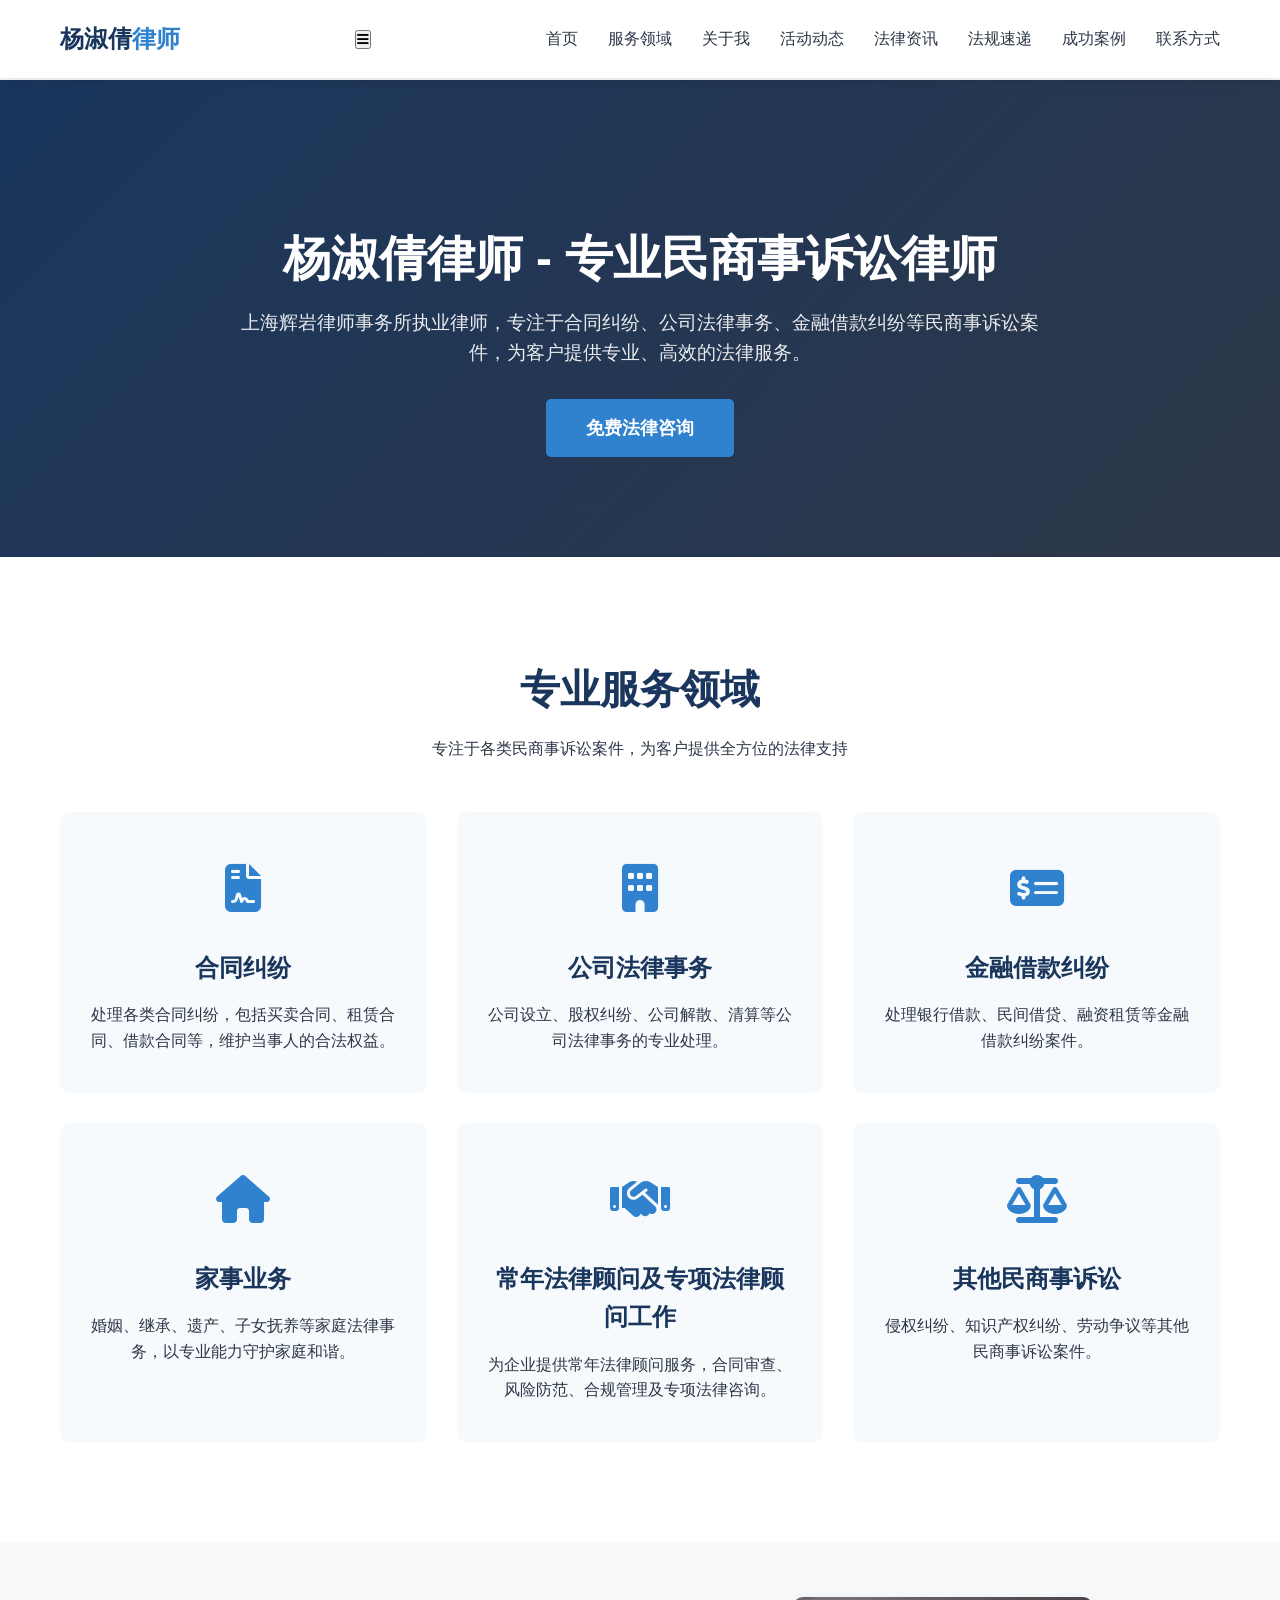
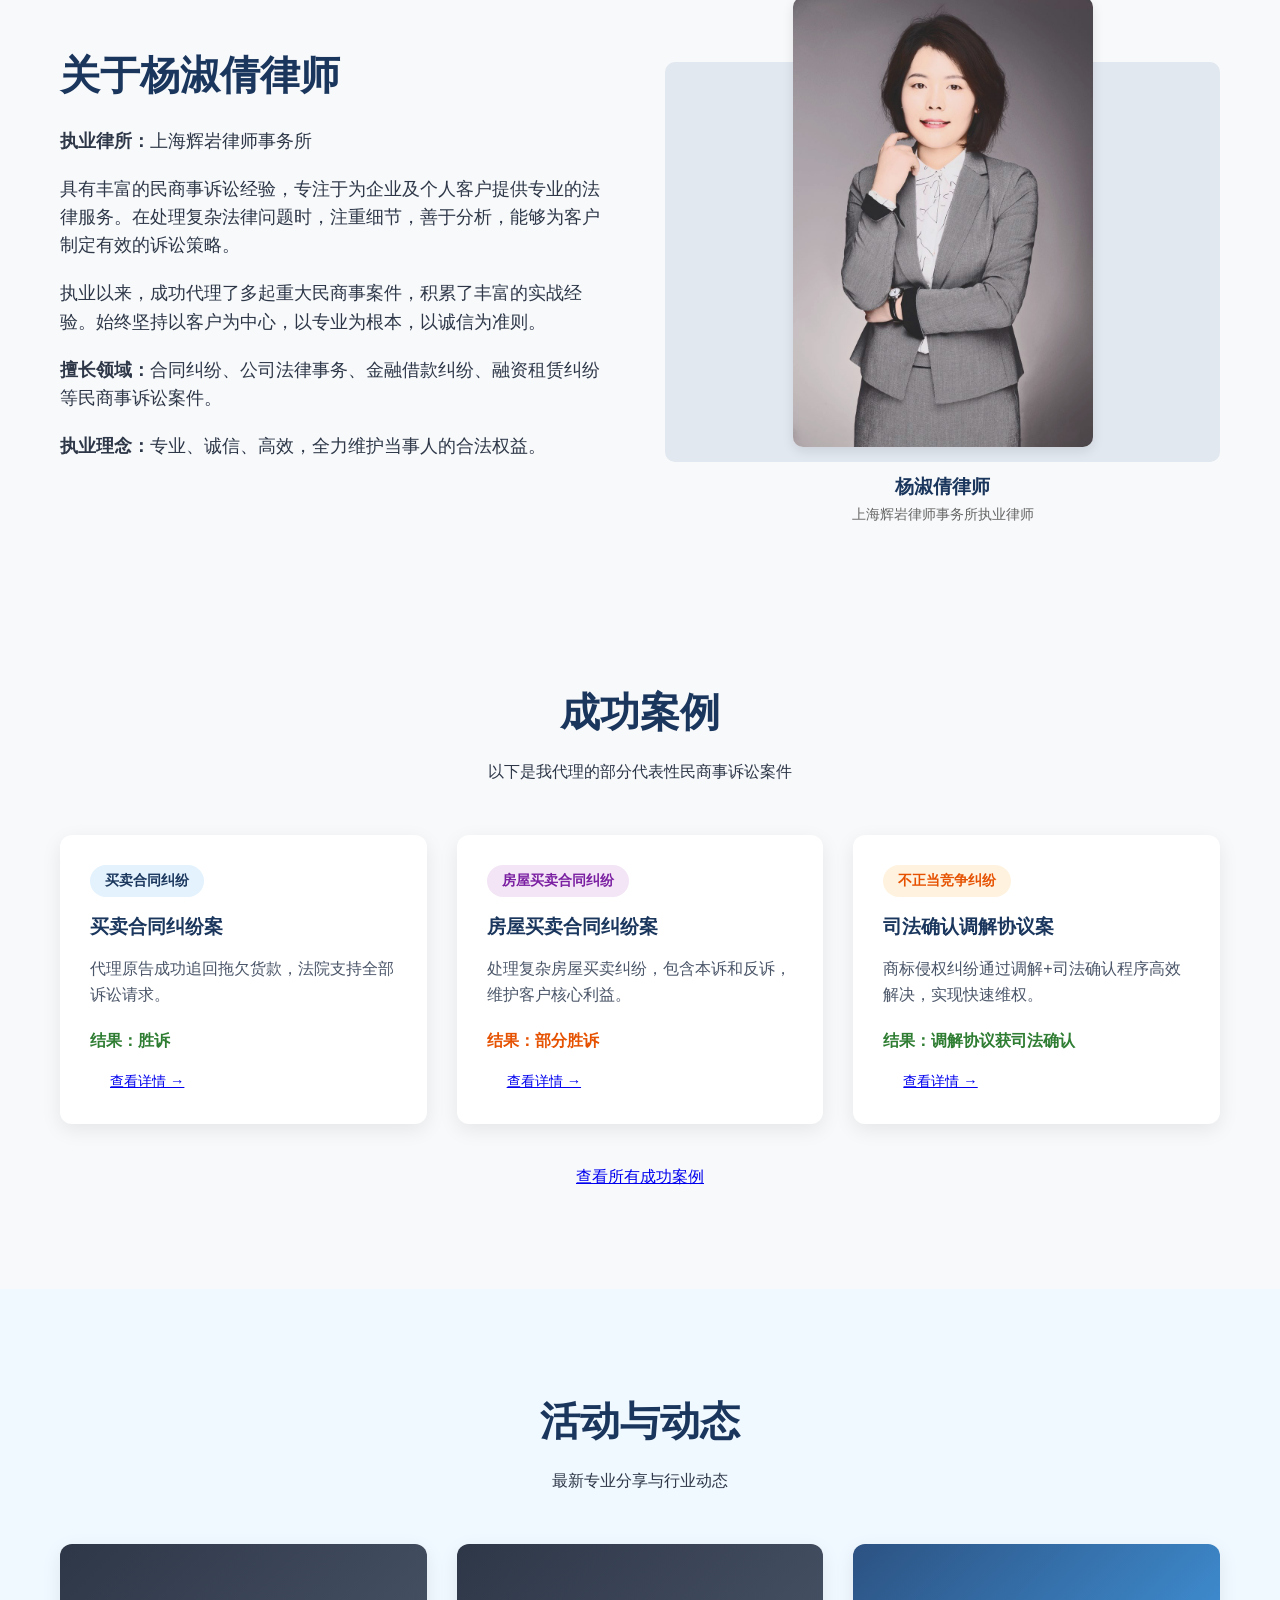
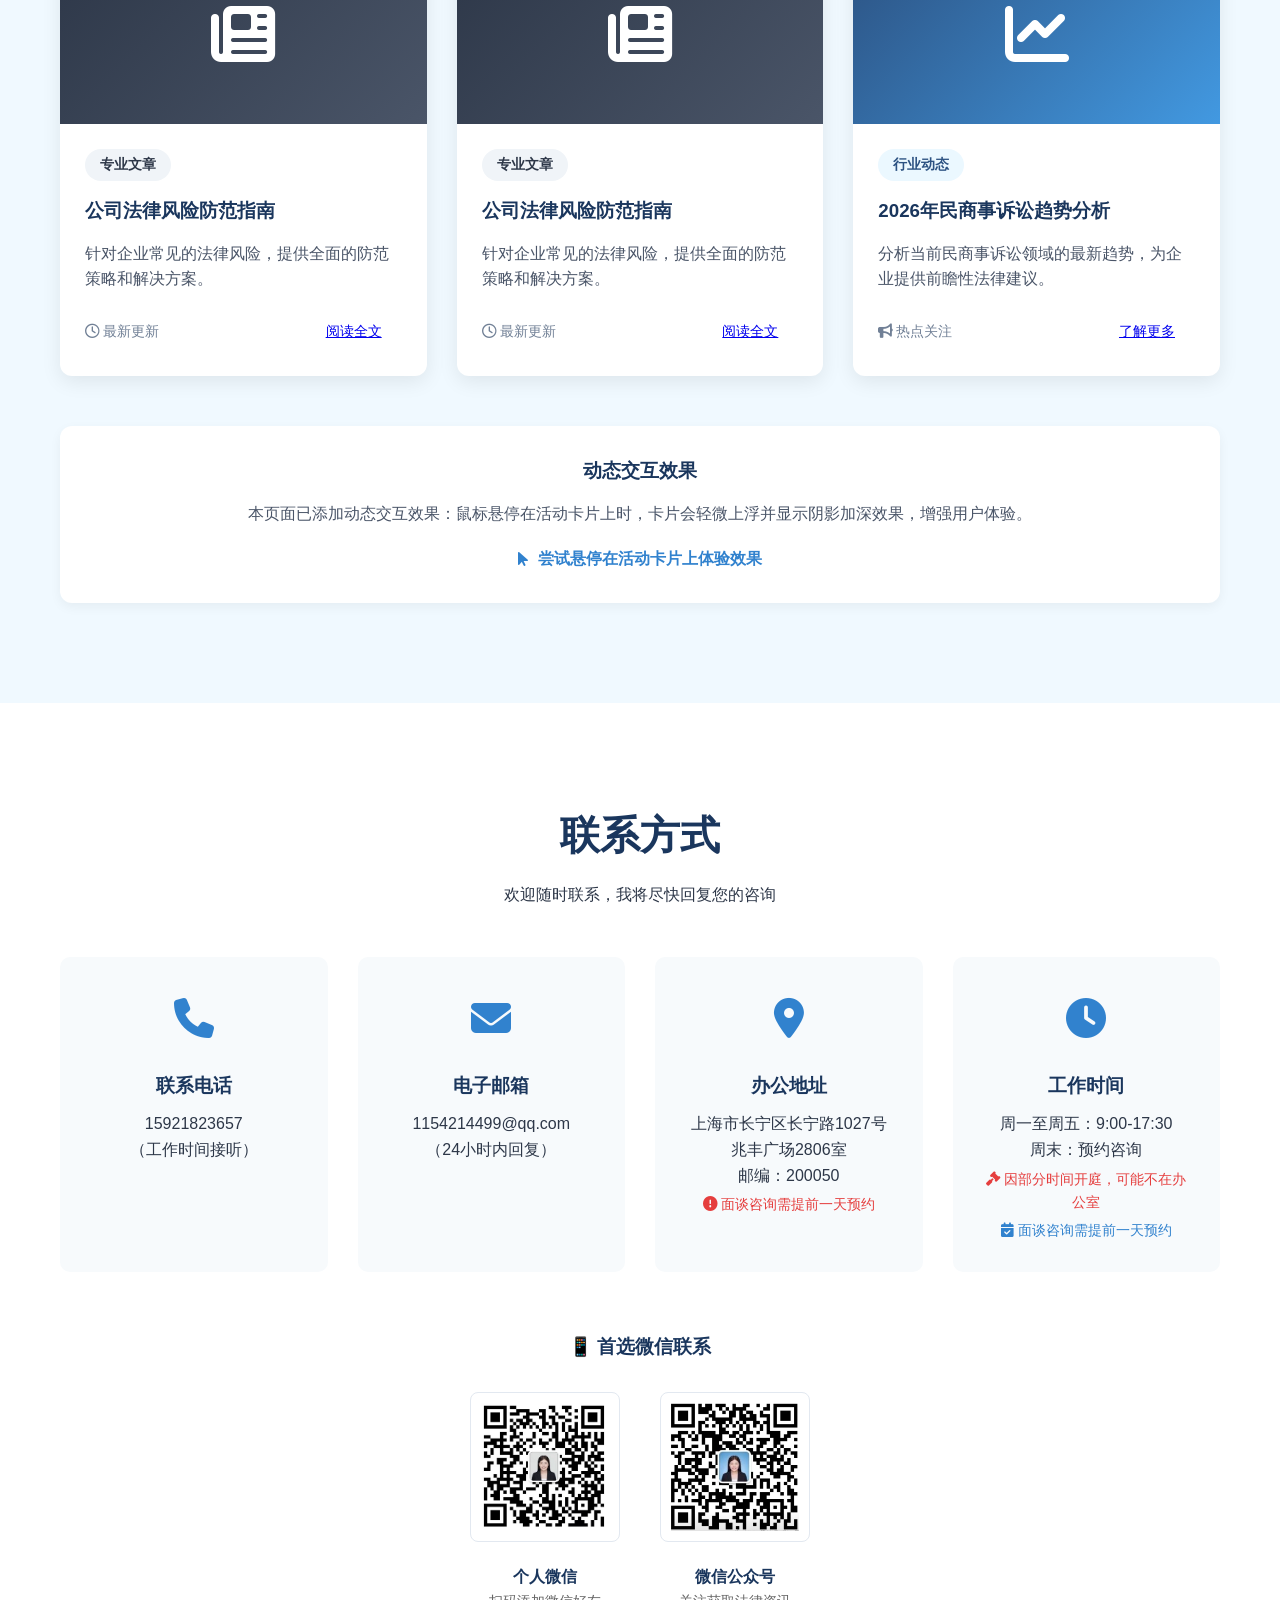
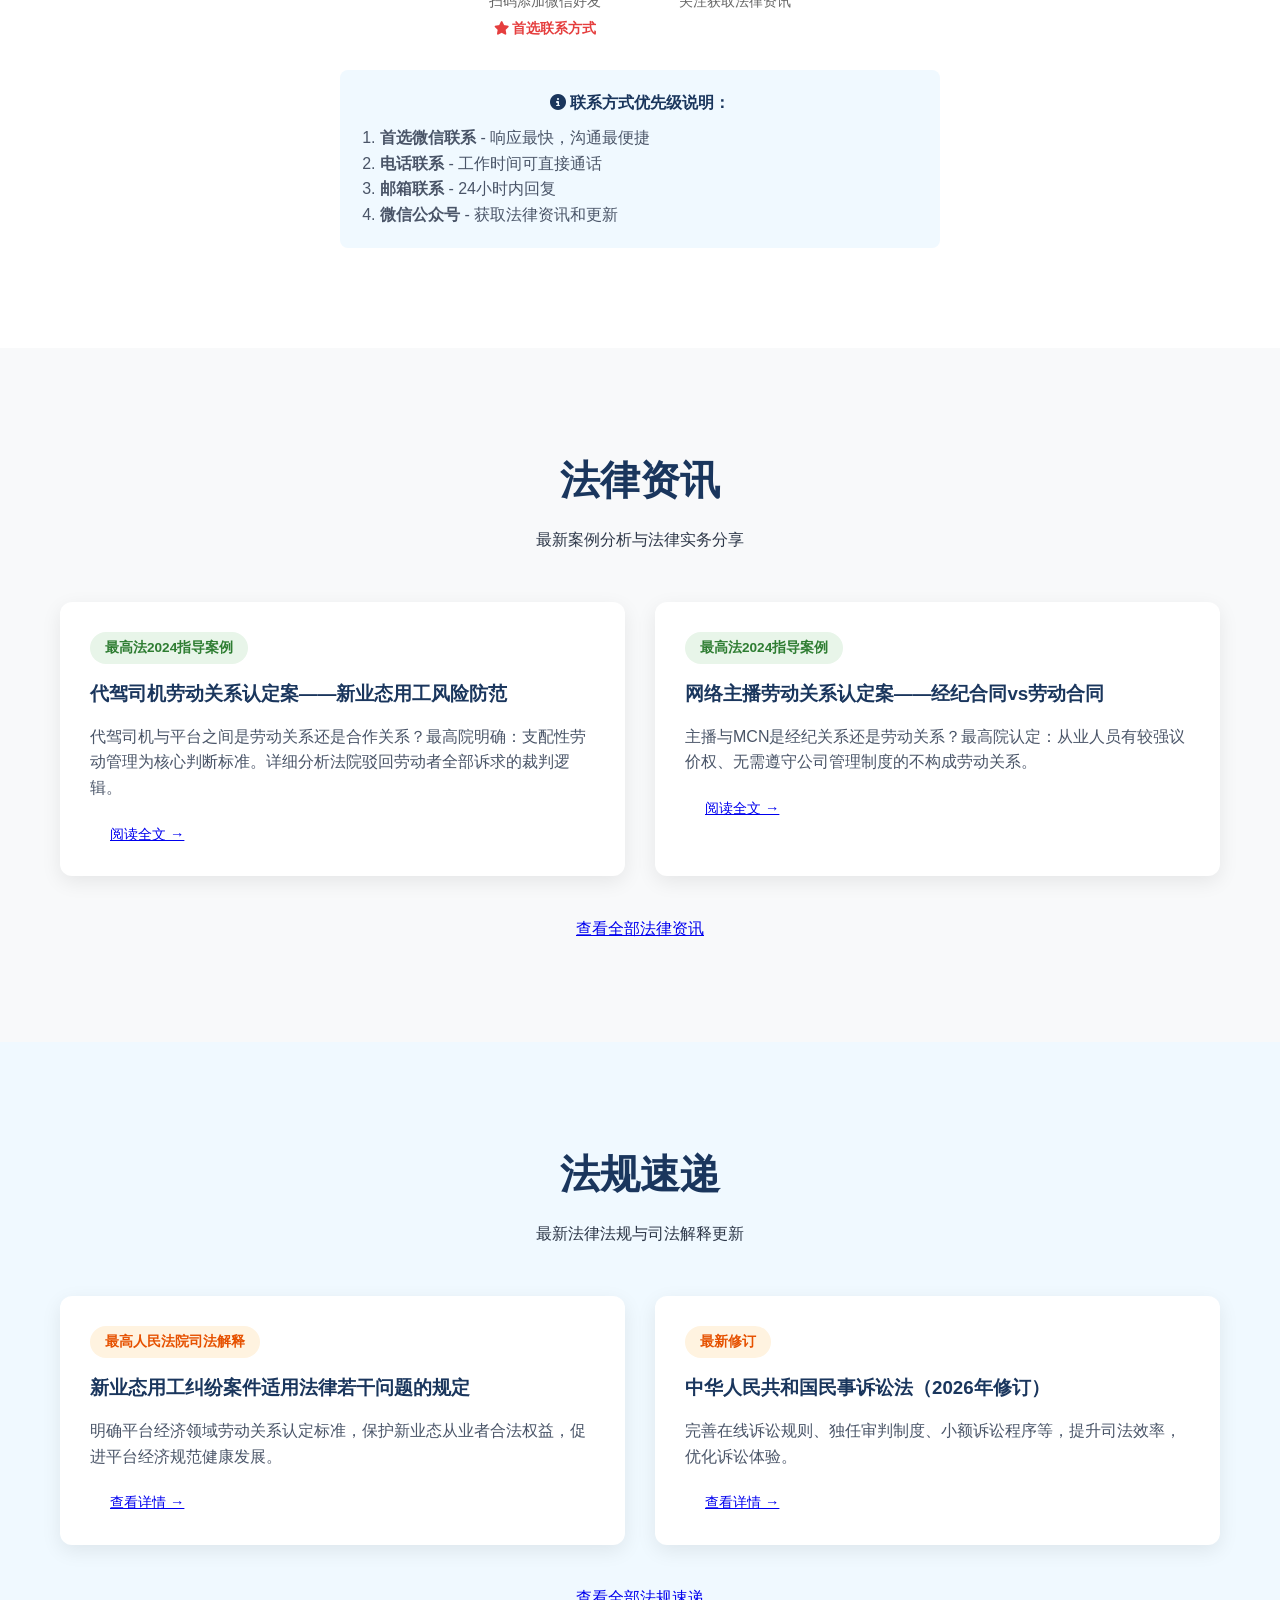
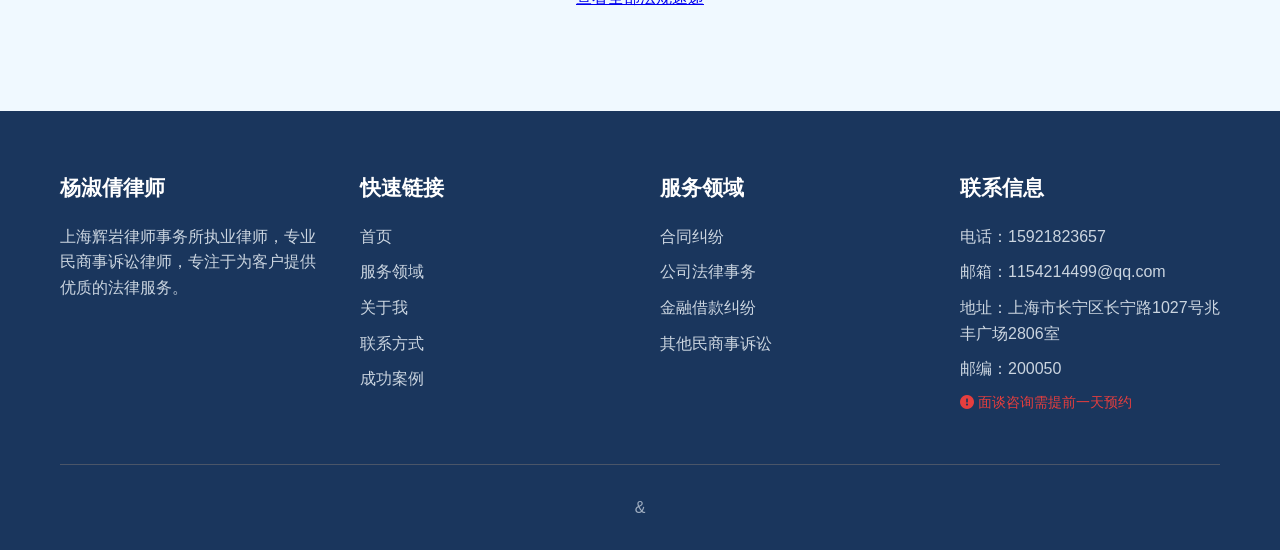
==== commit 90ed5808: "导航栏顺序修正：首页→服务领域→关于我→活动动态→法律资讯→法规速递→成功案例→联系方式" ====
--- a/index.html
+++ b/index.html
@@ -762,11 +762,11 @@
 <li><a href="#home">首页</a></li>
 <li><a href="#services">服务领域</a></li>
 <li><a href="#about">关于我</a></li>
+<li><a href="#activities">活动动态</a></li>
 <li><a href="legal-insights.html">法律资讯</a></li>
 <li><a href="laws.html">法规速递</a></li>
 <li><a href="cases.html">成功案例</a></li>
 <li><a href="#contact">联系方式</a></li>
-<li><a href="#activities">活动动态</a></li>
                 </ul>
 
             </nav>
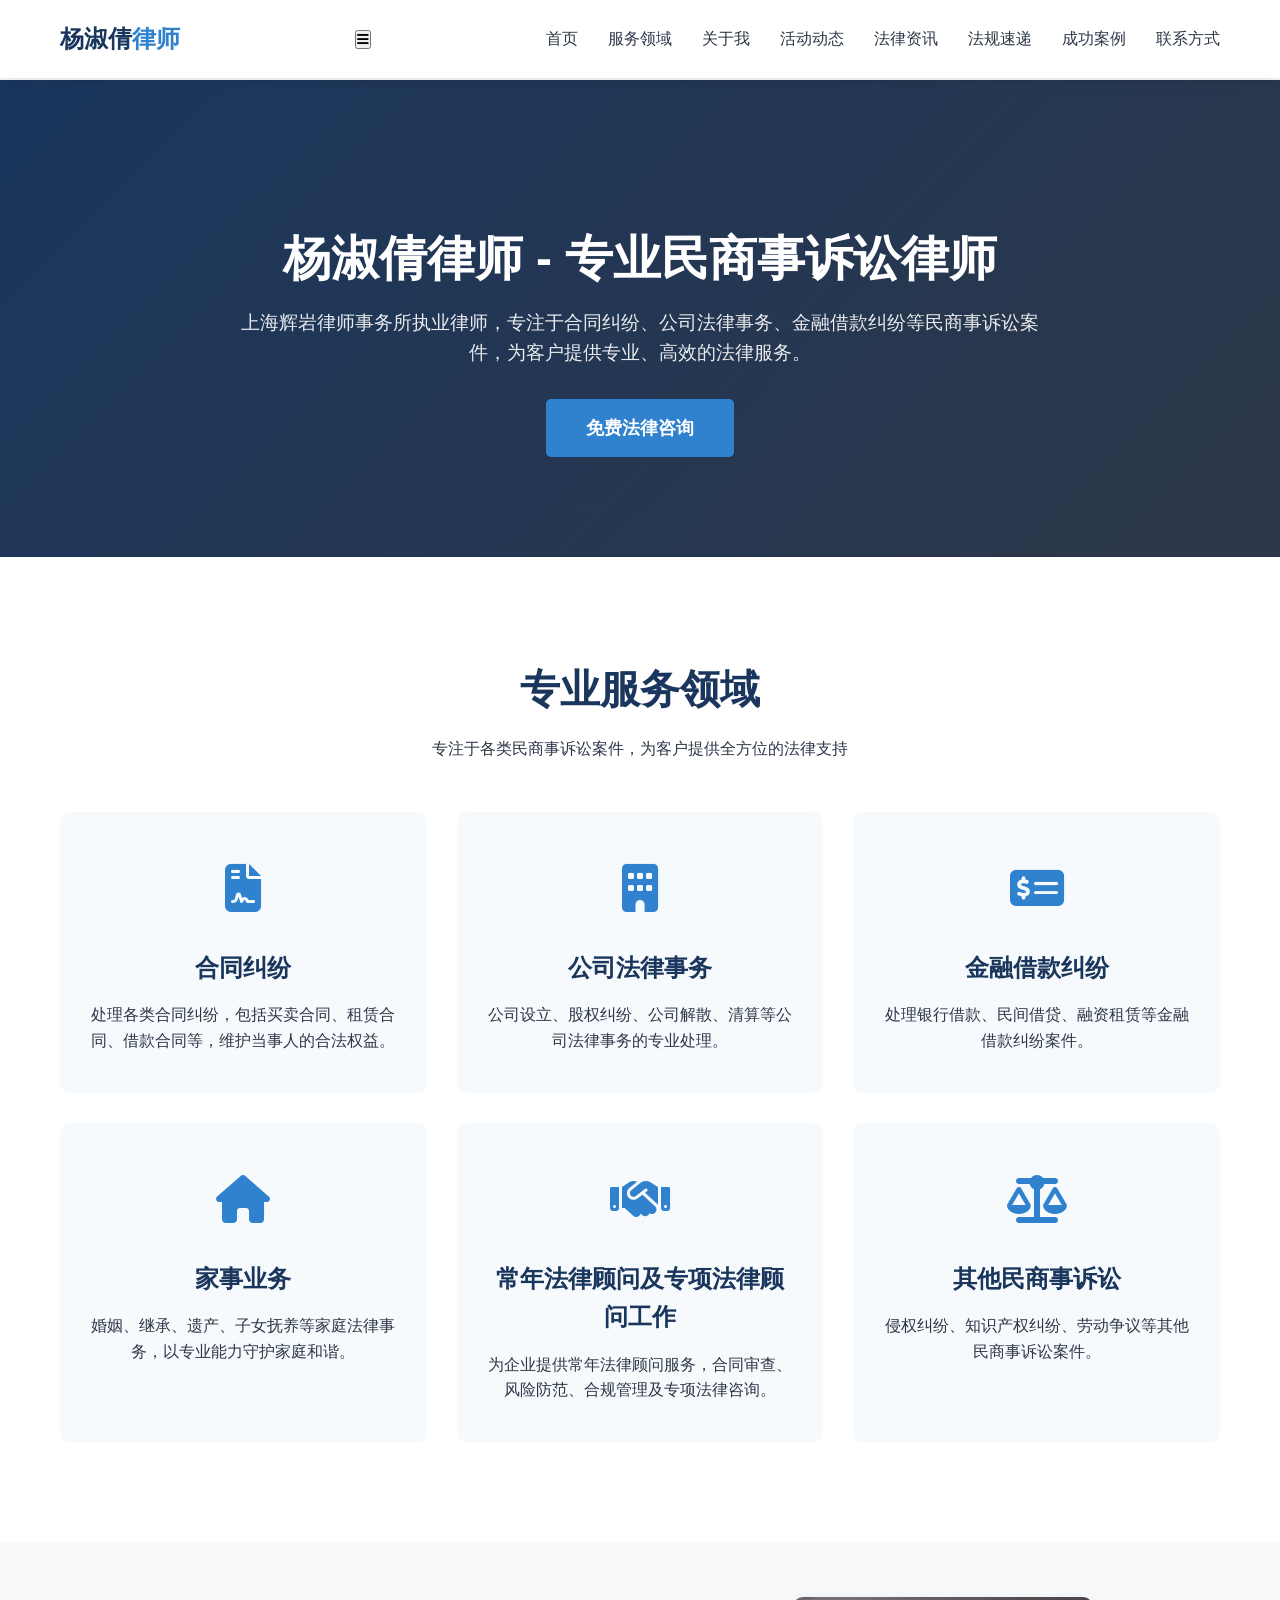
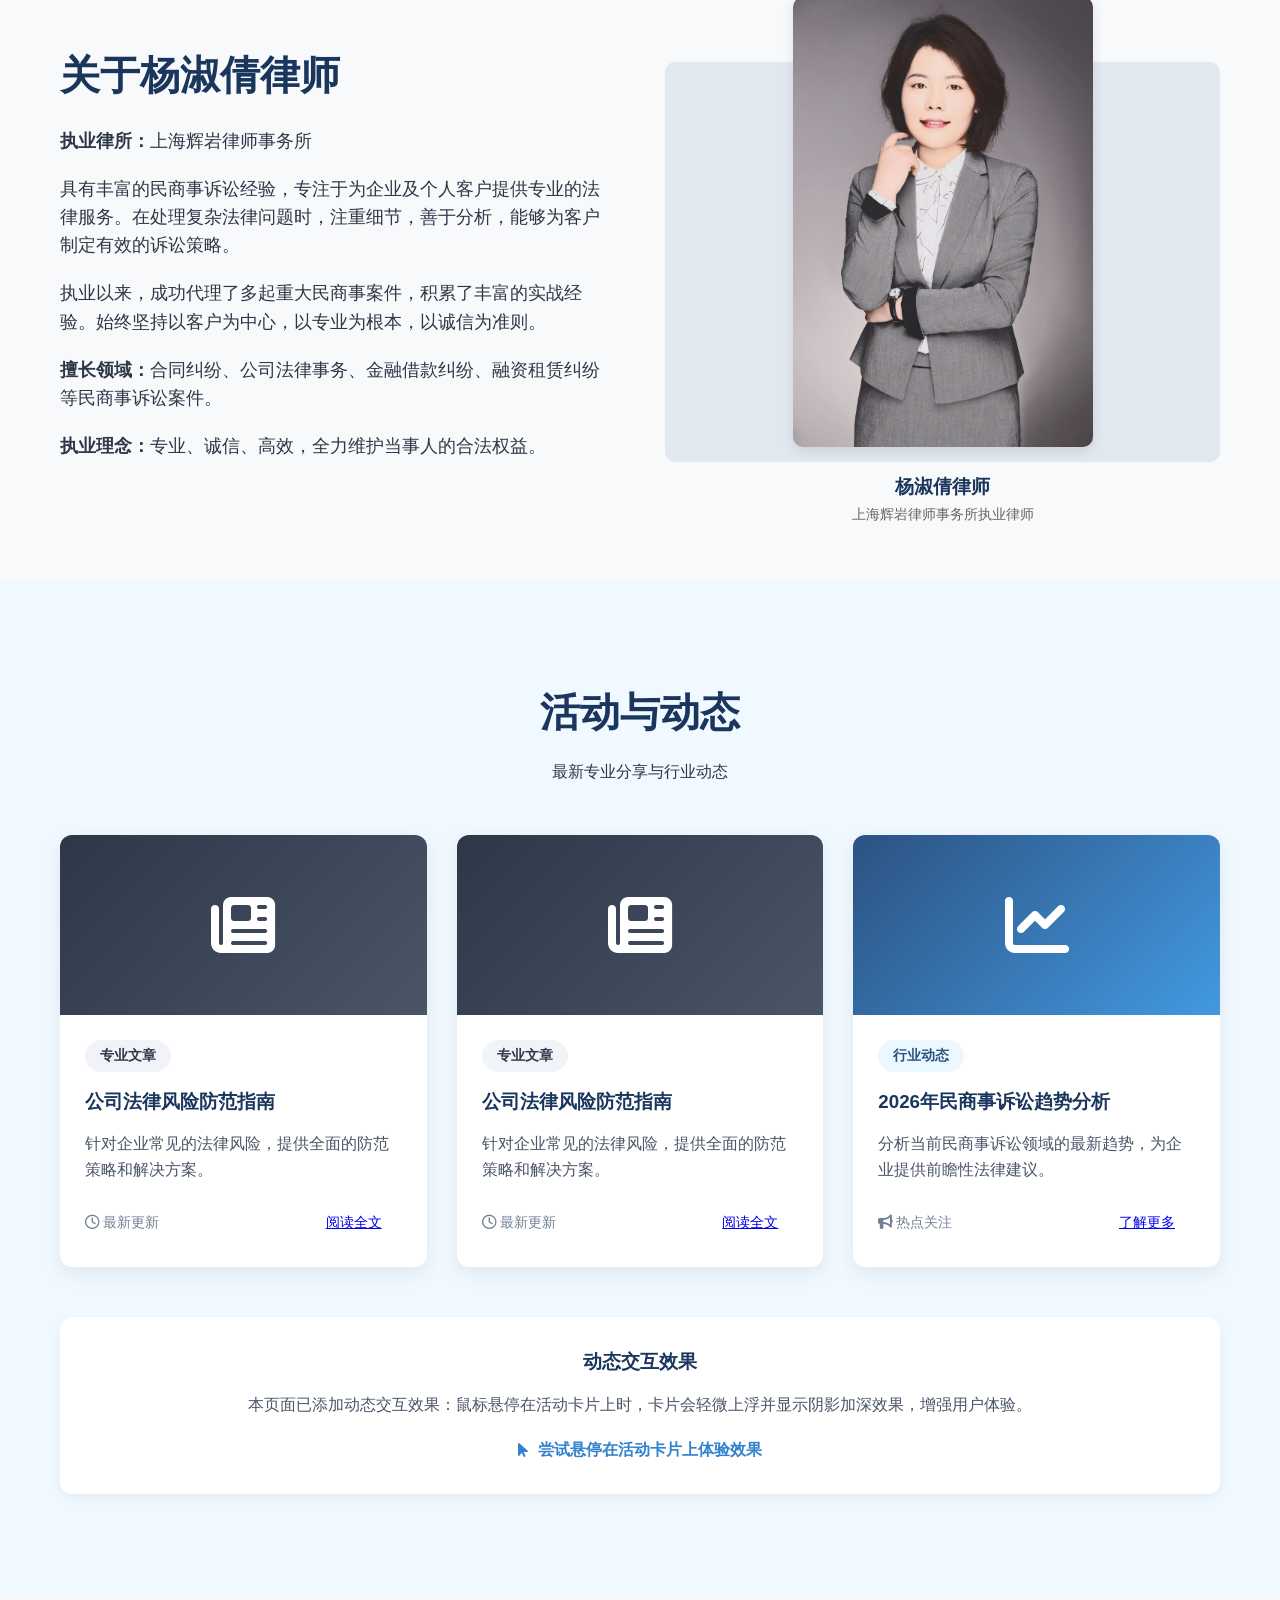
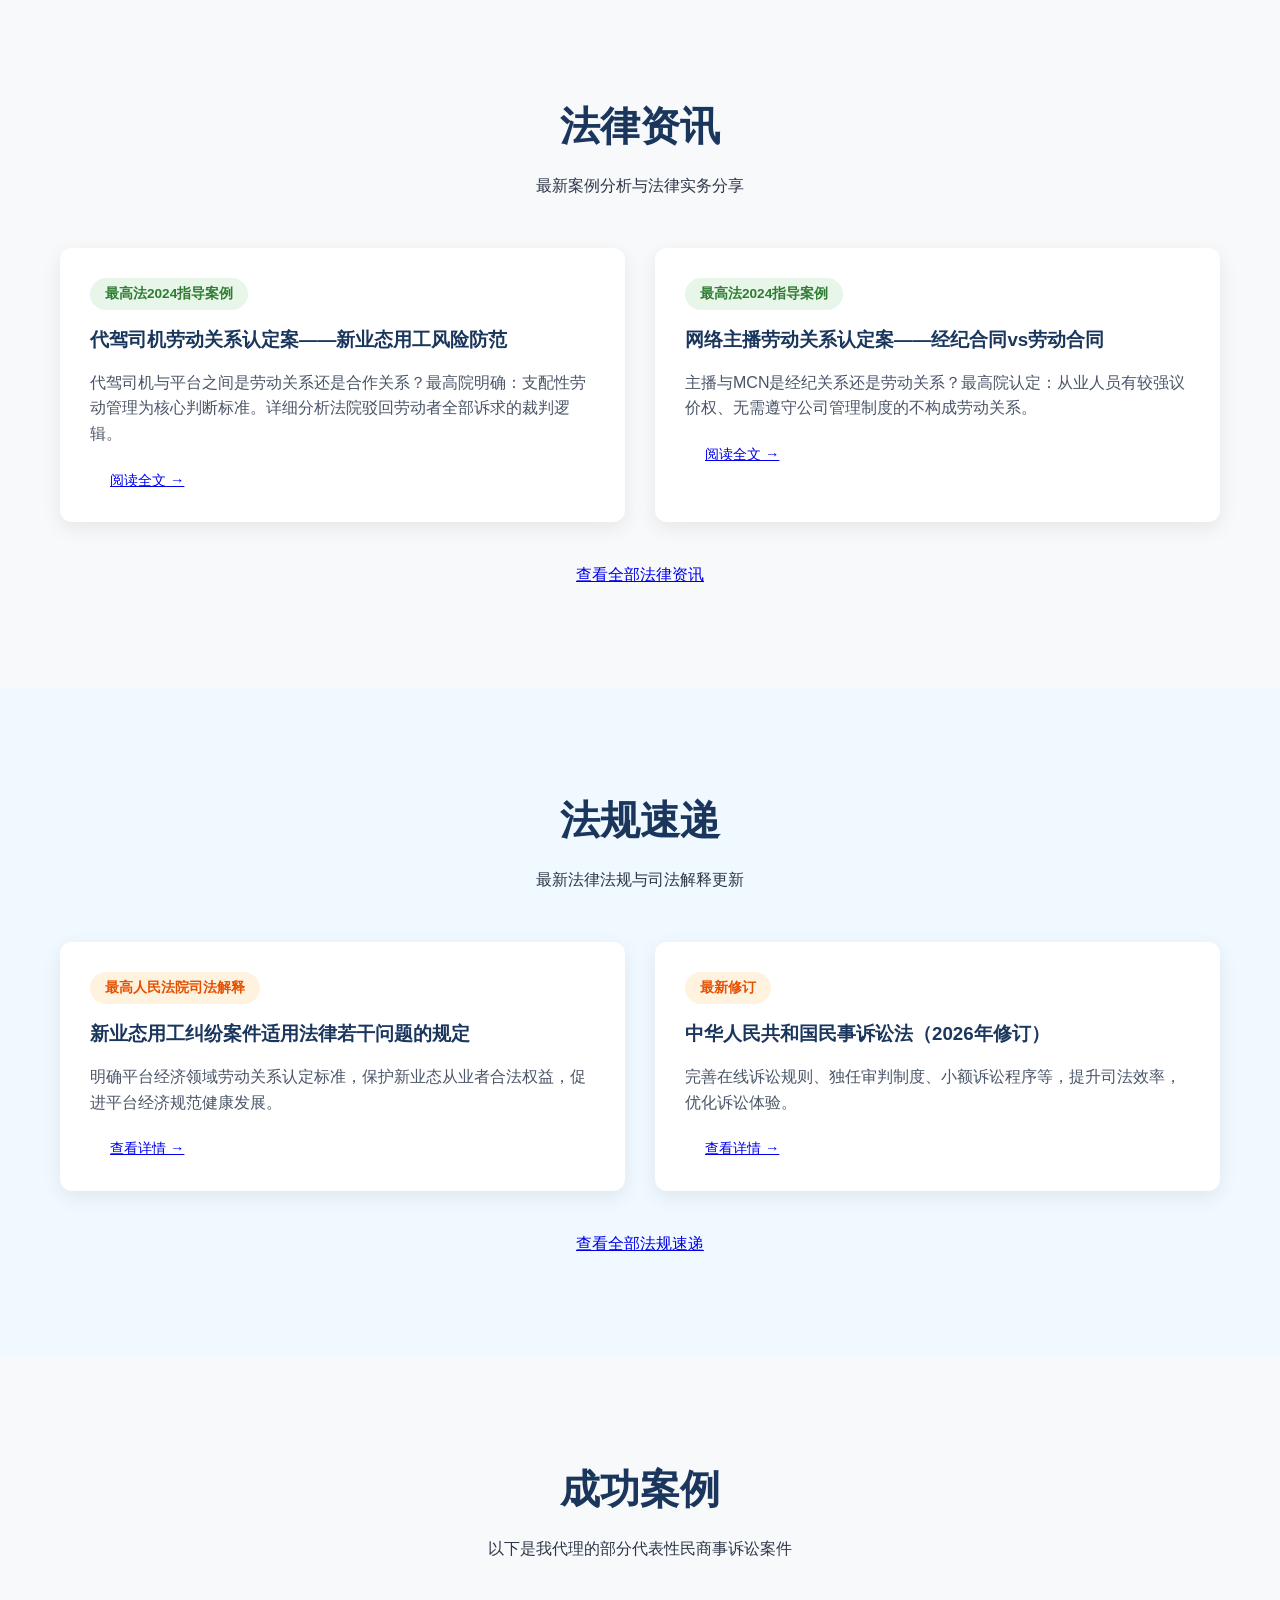
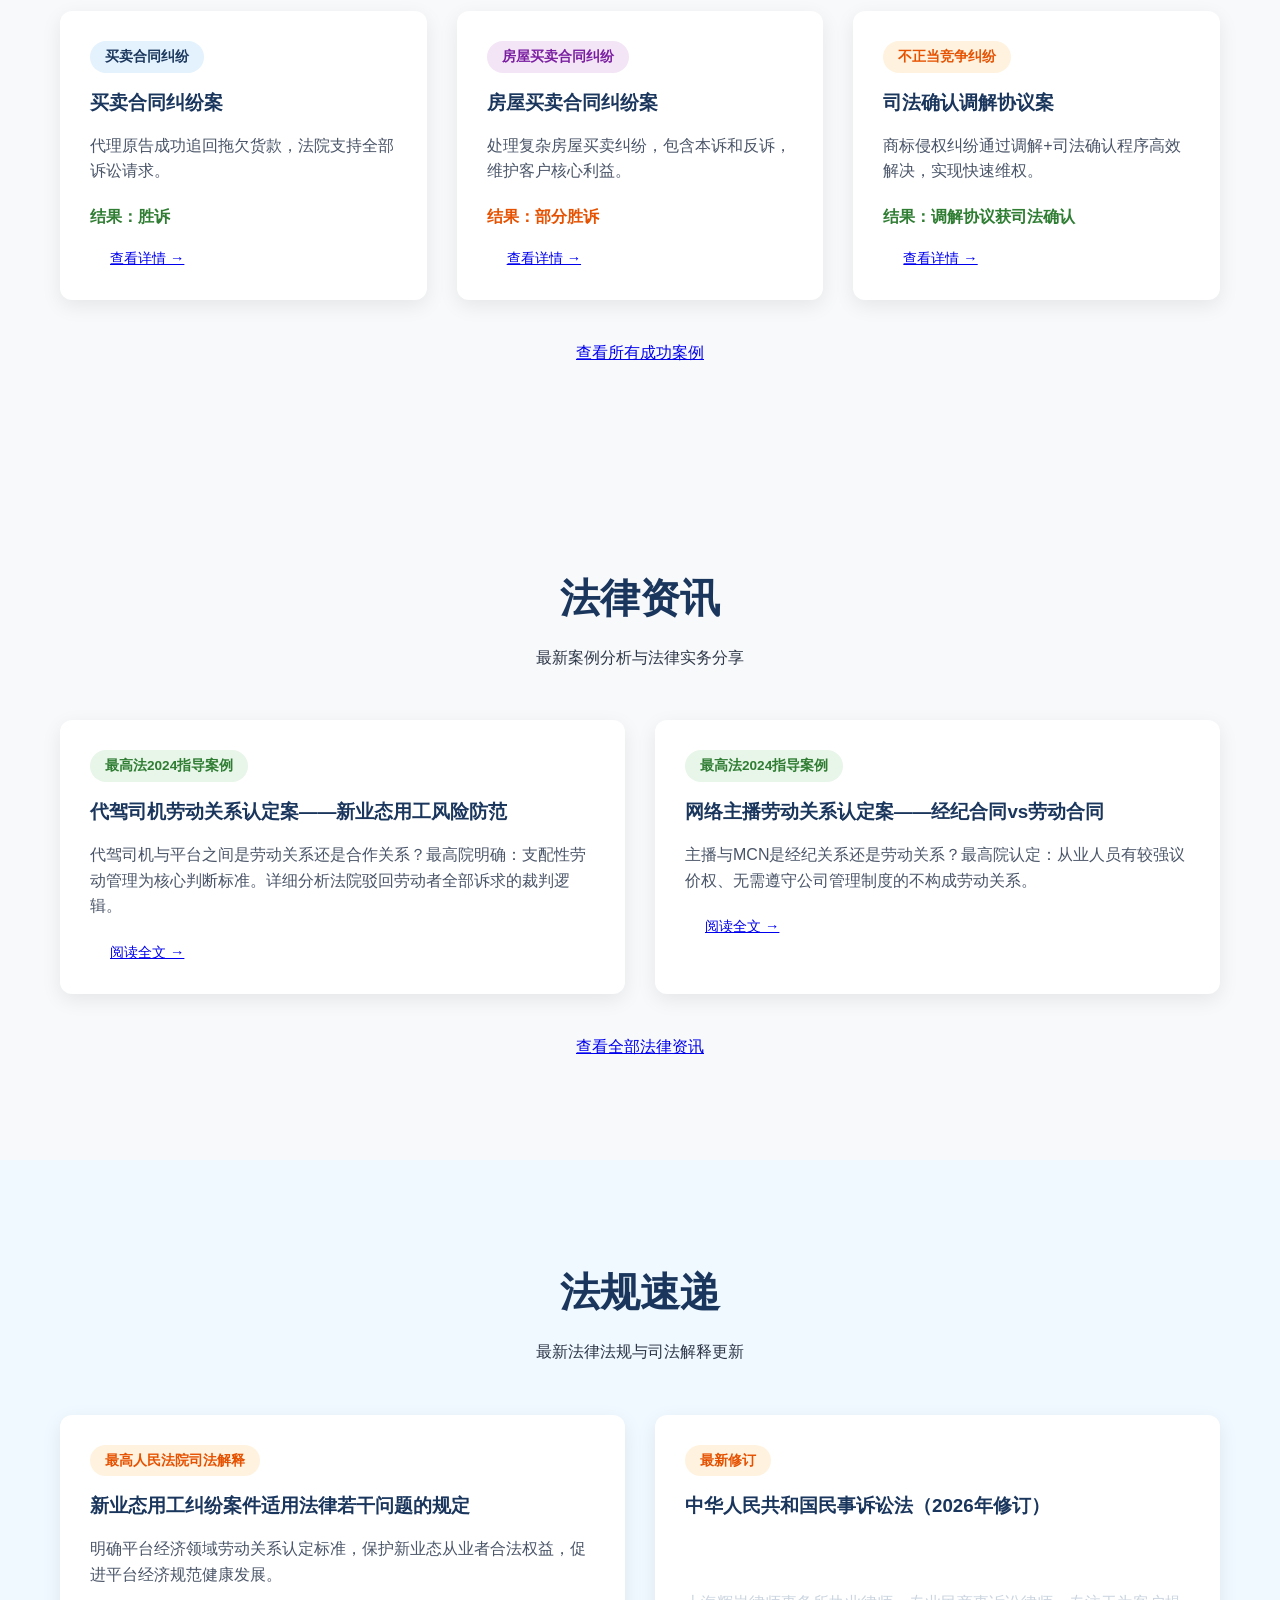
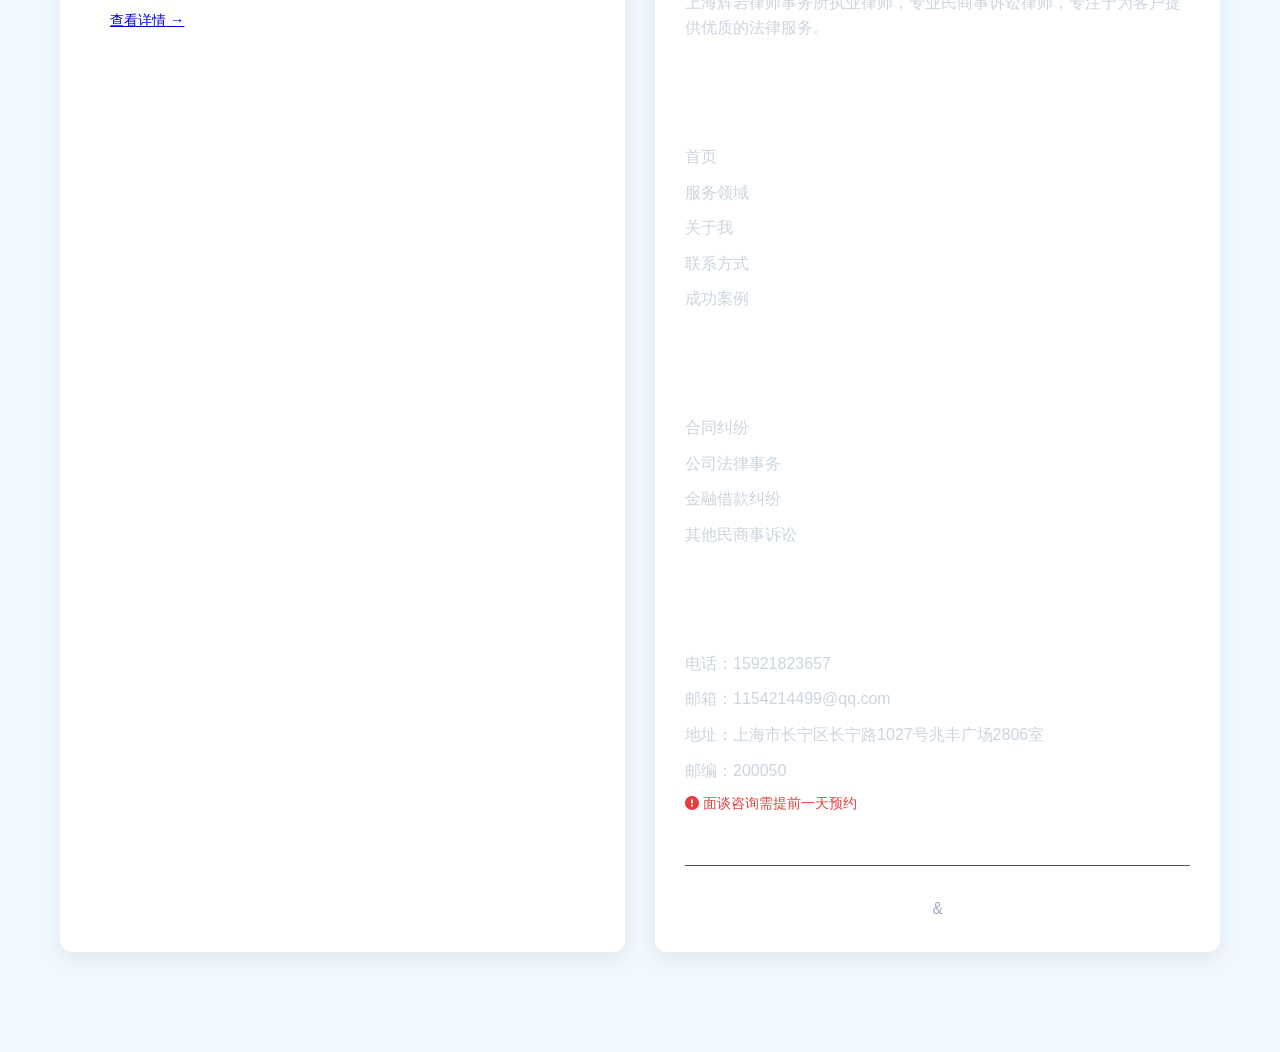
==== commit 57dfbe96: "首页：板块顺序调整为首页→服务领域→关于我→活动动态→法律资讯→法规速递→成功案例→联系方式" ====
--- a/index.html
+++ b/index.html
@@ -791,13 +791,8 @@
 
         </div>
 
-    </section>
-
-
-
-    <!-- 服务领域 -->
-
-    <section class="services" id="services">
+    </section>
+<section class="services" id="services">
 
         <div class="container">
 
@@ -879,13 +874,8 @@
 
         </div>
 
-    </section>
-
-
-
-    <!-- 关于我 -->
-
-    <section class="about" id="about">
+    </section>
+<section class="about" id="about">
 
         <div class="container">
 
@@ -925,13 +915,249 @@
 
         </div>
 
-    </section>
-
-
-
-    <!-- 成功案例预览 -->
-
-    <section class="cases" id="cases" style="padding: 100px 0; background-color: #f8f9fa;">
+    </section>
+<section class="activities" id="activities" style="padding: 100px 0; background-color: #f0f9ff;">
+
+        <div class="container">
+
+            <div class="section-title">
+
+                <h2>活动与动态</h2>
+
+                <p>最新专业分享与行业动态</p>
+
+            </div>
+
+            <div class="activities-grid" style="display: grid; grid-template-columns: repeat(auto-fit, minmax(300px, 1fr)); gap: 30px; margin-top: 50px;">
+
+                
+
+                <!-- 活动1：专业文章 -->
+
+                <div class="activity-card" style="background: white; border-radius: 12px; overflow: hidden; box-shadow: 0 6px 20px rgba(0,0,0,0.08); transition: transform 0.3s ease, box-shadow 0.3s ease;">
+
+                    <div class="activity-image" style="height: 180px; background: linear-gradient(135deg, #2d3748 0%, #4a5568 100%); display: flex; align-items: center; justify-content: center;">
+
+                        <i class="fas fa-newspaper" style="font-size: 4rem; color: white;"></i>
+
+                    </div>
+
+                    <div class="activity-content" style="padding: 25px;">
+
+                        <div class="activity-tag" style="display: inline-block; background-color: #f0f4f8; color: #2d3748; padding: 5px 15px; border-radius: 20px; font-size: 0.85rem; font-weight: 600; margin-bottom: 15px;">
+
+                            专业文章
+
+                        </div>
+
+                        <h3 style="margin-bottom: 15px; color: #1a365d;">公司法律风险防范指南</h3>
+
+                        <p style="color: #4a5568; margin-bottom: 20px; line-height: 1.6;">
+
+                            针对企业常见的法律风险，提供全面的防范策略和解决方案。
+
+                        </p>
+
+                        <div style="display: flex; justify-content: space-between; align-items: center; margin-top: 20px;">
+
+                            <span style="color: #718096; font-size: 0.9rem;">
+
+                                <i class="far fa-clock"></i> 最新更新
+
+                            </span>
+
+                            <a href="#consultation" class="btn btn-outline" style="padding: 8px 20px; font-size: 0.9rem;">阅读全文</a>
+
+                        </div>
+
+                    </div>
+
+                </div>
+
+
+
+                <!-- 活动2：专业文章 -->
+
+                <div class="activity-card" style="background: white; border-radius: 12px; overflow: hidden; box-shadow: 0 6px 20px rgba(0,0,0,0.08); transition: transform 0.3s ease, box-shadow 0.3s ease;">
+
+                    <div class="activity-image" style="height: 180px; background: linear-gradient(135deg, #2d3748 0%, #4a5568 100%); display: flex; align-items: center; justify-content: center;">
+
+                        <i class="fas fa-newspaper" style="font-size: 4rem; color: white;"></i>
+
+                    </div>
+
+                    <div class="activity-content" style="padding: 25px;">
+
+                        <div class="activity-tag" style="display: inline-block; background-color: #f0f4f8; color: #2d3748; padding: 5px 15px; border-radius: 20px; font-size: 0.85rem; font-weight: 600; margin-bottom: 15px;">
+
+                            专业文章
+
+                        </div>
+
+                        <h3 style="margin-bottom: 15px; color: #1a365d;">公司法律风险防范指南</h3>
+
+                        <p style="color: #4a5568; margin-bottom: 20px; line-height: 1.6;">
+
+                            针对企业常见的法律风险，提供全面的防范策略和解决方案。
+
+                        </p>
+
+                        <div style="display: flex; justify-content: space-between; align-items: center; margin-top: 20px;">
+
+                            <span style="color: #718096; font-size: 0.9rem;">
+
+                                <i class="far fa-clock"></i> 最新更新
+
+                            </span>
+
+                            <a href="#consultation" class="btn btn-outline" style="padding: 8px 20px; font-size: 0.9rem;">阅读全文</a>
+
+                        </div>
+
+                    </div>
+
+                </div>
+
+
+
+                <!-- 活动3：行业动态 -->
+
+                <div class="activity-card" style="background: white; border-radius: 12px; overflow: hidden; box-shadow: 0 6px 20px rgba(0,0,0,0.08); transition: transform 0.3s ease, box-shadow 0.3s ease;">
+
+                    <div class="activity-image" style="height: 180px; background: linear-gradient(135deg, #2c5282 0%, #4299e1 100%); display: flex; align-items: center; justify-content: center;">
+
+                        <i class="fas fa-chart-line" style="font-size: 4rem; color: white;"></i>
+
+                    </div>
+
+                    <div class="activity-content" style="padding: 25px;">
+
+                        <div class="activity-tag" style="display: inline-block; background-color: #ebf8ff; color: #2c5282; padding: 5px 15px; border-radius: 20px; font-size: 0.85rem; font-weight: 600; margin-bottom: 15px;">
+
+                            行业动态
+
+                        </div>
+
+                        <h3 style="margin-bottom: 15px; color: #1a365d;">2026年民商事诉讼趋势分析</h3>
+
+                        <p style="color: #4a5568; margin-bottom: 20px; line-height: 1.6;">
+
+                            分析当前民商事诉讼领域的最新趋势，为企业提供前瞻性法律建议。
+
+                        </p>
+
+                        <div style="display: flex; justify-content: space-between; align-items: center; margin-top: 20px;">
+
+                            <span style="color: #718096; font-size: 0.9rem;">
+
+                                <i class="fas fa-bullhorn"></i> 热点关注
+
+                            </span>
+
+                            <a href="#consultation" class="btn btn-outline" style="padding: 8px 20px; font-size: 0.9rem;">了解更多</a>
+
+                        </div>
+
+                    </div>
+
+                </div>
+
+            </div>
+
+
+
+            <!-- 交互效果说明 -->
+
+            <div style="margin-top: 50px; text-align: center; padding: 30px; background: white; border-radius: 12px; box-shadow: 0 4px 12px rgba(0,0,0,0.05);">
+
+                <h3 style="color: #1a365d; margin-bottom: 15px;">动态交互效果</h3>
+
+                <p style="color: #4a5568; max-width: 800px; margin: 0 auto 20px; line-height: 1.6;">
+
+                    本页面已添加动态交互效果：鼠标悬停在活动卡片上时，卡片会轻微上浮并显示阴影加深效果，增强用户体验。
+
+                </p>
+
+                <div style="display: inline-flex; align-items: center; gap: 10px; color: #3182ce; font-weight: 600;">
+
+                    <i class="fas fa-mouse-pointer"></i>
+
+                    <span>尝试悬停在活动卡片上体验效果</span>
+
+                </div>
+
+            </div>
+
+        </div>
+
+    </section>
+<section class="legal-insights-preview" id="legal-insights" style="padding: 100px 0; background-color: #f8f9fa;">
+        <div class="container">
+            <div class="section-title">
+                <h2>法律资讯</h2>
+                <p>最新案例分析与法律实务分享</p>
+            </div>
+            <div class="legal-insights-grid" style="display: grid; grid-template-columns: repeat(auto-fit, minmax(300px, 1fr)); gap: 30px; margin-top: 50px;">
+                <div class="legal-insight-card" style="background: white; border-radius: 12px; overflow: hidden; box-shadow: 0 6px 20px rgba(0,0,0,0.08);">
+                    <div class="legal-insight-content" style="padding: 30px;">
+                        <span style="display: inline-block; background-color: #e8f5e9; color: #2e7d32; padding: 5px 15px; border-radius: 20px; font-size: 0.85rem; font-weight: 600; margin-bottom: 15px;">最高法2024指导案例</span>
+                        <h3 style="margin-bottom: 15px; color: #1a365d;">代驾司机劳动关系认定案——新业态用工风险防范</h3>
+                        <p style="color: #4a5568; margin-bottom: 20px; line-height: 1.6;">
+                            代驾司机与平台之间是劳动关系还是合作关系？最高院明确：支配性劳动管理为核心判断标准。详细分析法院驳回劳动者全部诉求的裁判逻辑。
+                        </p>
+                        <a href="legal-insights.html" class="btn btn-outline" style="padding: 8px 20px; font-size: 0.9rem;">阅读全文 →</a>
+                    </div>
+                </div>
+                <div class="legal-insight-card" style="background: white; border-radius: 12px; overflow: hidden; box-shadow: 0 6px 20px rgba(0,0,0,0.08);">
+                    <div class="legal-insight-content" style="padding: 30px;">
+                        <span style="display: inline-block; background-color: #e8f5e9; color: #2e7d32; padding: 5px 15px; border-radius: 20px; font-size: 0.85rem; font-weight: 600; margin-bottom: 15px;">最高法2024指导案例</span>
+                        <h3 style="margin-bottom: 15px; color: #1a365d;">网络主播劳动关系认定案——经纪合同vs劳动合同</h3>
+                        <p style="color: #4a5568; margin-bottom: 20px; line-height: 1.6;">
+                            主播与MCN是经纪关系还是劳动关系？最高院认定：从业人员有较强议价权、无需遵守公司管理制度的不构成劳动关系。
+                        </p>
+                        <a href="legal-insights.html" class="btn btn-outline" style="padding: 8px 20px; font-size: 0.9rem;">阅读全文 →</a>
+                    </div>
+                </div>
+            </div>
+            <div style="text-align: center; margin-top: 40px;">
+                <a href="legal-insights.html" class="btn btn-primary">查看全部法律资讯</a>
+            </div>
+        </div>
+    </section>
+<section class="laws-preview" id="laws" style="padding: 100px 0; background-color: #f0f9ff;">
+        <div class="container">
+            <div class="section-title">
+                <h2>法规速递</h2>
+                <p>最新法律法规与司法解释更新</p>
+            </div>
+            <div class="laws-grid" style="display: grid; grid-template-columns: repeat(auto-fit, minmax(300px, 1fr)); gap: 30px; margin-top: 50px;">
+                <div class="law-card" style="background: white; border-radius: 12px; overflow: hidden; box-shadow: 0 6px 20px rgba(0,0,0,0.08);">
+                    <div class="law-content" style="padding: 30px;">
+                        <span style="display: inline-block; background-color: #fff3e0; color: #e65100; padding: 5px 15px; border-radius: 20px; font-size: 0.85rem; font-weight: 600; margin-bottom: 15px;">最高人民法院司法解释</span>
+                        <h3 style="margin-bottom: 15px; color: #1a365d;">新业态用工纠纷案件适用法律若干问题的规定</h3>
+                        <p style="color: #4a5568; margin-bottom: 20px; line-height: 1.6;">
+                            明确平台经济领域劳动关系认定标准，保护新业态从业者合法权益，促进平台经济规范健康发展。
+                        </p>
+                        <a href="laws.html" class="btn btn-outline" style="padding: 8px 20px; font-size: 0.9rem;">查看详情 →</a>
+                    </div>
+                </div>
+                <div class="law-card" style="background: white; border-radius: 12px; overflow: hidden; box-shadow: 0 6px 20px rgba(0,0,0,0.08);">
+                    <div class="law-content" style="padding: 30px;">
+                        <span style="display: inline-block; background-color: #fff3e0; color: #e65100; padding: 5px 15px; border-radius: 20px; font-size: 0.85rem; font-weight: 600; margin-bottom: 15px;">最新修订</span>
+                        <h3 style="margin-bottom: 15px; color: #1a365d;">中华人民共和国民事诉讼法（2026年修订）</h3>
+                        <p style="color: #4a5568; margin-bottom: 20px; line-height: 1.6;">
+                            完善在线诉讼规则、独任审判制度、小额诉讼程序等，提升司法效率，优化诉讼体验。
+                        </p>
+                        <a href="laws.html" class="btn btn-outline" style="padding: 8px 20px; font-size: 0.9rem;">查看详情 →</a>
+                    </div>
+                </div>
+            </div>
+            <div style="text-align: center; margin-top: 40px;">
+                <a href="laws.html" class="btn btn-primary">查看全部法规速递</a>
+            </div>
+        </div>
+    </section>
+<section class="cases" id="cases" style="padding: 100px 0; background-color: #f8f9fa;">
         <div class="container">
             <div class="section-title">
                 <h2>成功案例</h2>
@@ -977,357 +1203,8 @@
                 <a href="cases.html" class="btn btn-primary">查看所有成功案例</a>
             </div>
         </div>
-    </section>
-
-
-
-    <!-- 活动与动态 -->
-
-    <section class="activities" id="activities" style="padding: 100px 0; background-color: #f0f9ff;">
-
-        <div class="container">
-
-            <div class="section-title">
-
-                <h2>活动与动态</h2>
-
-                <p>最新专业分享与行业动态</p>
-
-            </div>
-
-            <div class="activities-grid" style="display: grid; grid-template-columns: repeat(auto-fit, minmax(300px, 1fr)); gap: 30px; margin-top: 50px;">
-
-                
-
-                <!-- 活动1：专业文章 -->
-
-                <div class="activity-card" style="background: white; border-radius: 12px; overflow: hidden; box-shadow: 0 6px 20px rgba(0,0,0,0.08); transition: transform 0.3s ease, box-shadow 0.3s ease;">
-
-                    <div class="activity-image" style="height: 180px; background: linear-gradient(135deg, #2d3748 0%, #4a5568 100%); display: flex; align-items: center; justify-content: center;">
-
-                        <i class="fas fa-newspaper" style="font-size: 4rem; color: white;"></i>
-
-                    </div>
-
-                    <div class="activity-content" style="padding: 25px;">
-
-                        <div class="activity-tag" style="display: inline-block; background-color: #f0f4f8; color: #2d3748; padding: 5px 15px; border-radius: 20px; font-size: 0.85rem; font-weight: 600; margin-bottom: 15px;">
-
-                            专业文章
-
-                        </div>
-
-                        <h3 style="margin-bottom: 15px; color: #1a365d;">公司法律风险防范指南</h3>
-
-                        <p style="color: #4a5568; margin-bottom: 20px; line-height: 1.6;">
-
-                            针对企业常见的法律风险，提供全面的防范策略和解决方案。
-
-                        </p>
-
-                        <div style="display: flex; justify-content: space-between; align-items: center; margin-top: 20px;">
-
-                            <span style="color: #718096; font-size: 0.9rem;">
-
-                                <i class="far fa-clock"></i> 最新更新
-
-                            </span>
-
-                            <a href="#consultation" class="btn btn-outline" style="padding: 8px 20px; font-size: 0.9rem;">阅读全文</a>
-
-                        </div>
-
-                    </div>
-
-                </div>
-
-
-
-                <!-- 活动2：专业文章 -->
-
-                <div class="activity-card" style="background: white; border-radius: 12px; overflow: hidden; box-shadow: 0 6px 20px rgba(0,0,0,0.08); transition: transform 0.3s ease, box-shadow 0.3s ease;">
-
-                    <div class="activity-image" style="height: 180px; background: linear-gradient(135deg, #2d3748 0%, #4a5568 100%); display: flex; align-items: center; justify-content: center;">
-
-                        <i class="fas fa-newspaper" style="font-size: 4rem; color: white;"></i>
-
-                    </div>
-
-                    <div class="activity-content" style="padding: 25px;">
-
-                        <div class="activity-tag" style="display: inline-block; background-color: #f0f4f8; color: #2d3748; padding: 5px 15px; border-radius: 20px; font-size: 0.85rem; font-weight: 600; margin-bottom: 15px;">
-
-                            专业文章
-
-                        </div>
-
-                        <h3 style="margin-bottom: 15px; color: #1a365d;">公司法律风险防范指南</h3>
-
-                        <p style="color: #4a5568; margin-bottom: 20px; line-height: 1.6;">
-
-                            针对企业常见的法律风险，提供全面的防范策略和解决方案。
-
-                        </p>
-
-                        <div style="display: flex; justify-content: space-between; align-items: center; margin-top: 20px;">
-
-                            <span style="color: #718096; font-size: 0.9rem;">
-
-                                <i class="far fa-clock"></i> 最新更新
-
-                            </span>
-
-                            <a href="#consultation" class="btn btn-outline" style="padding: 8px 20px; font-size: 0.9rem;">阅读全文</a>
-
-                        </div>
-
-                    </div>
-
-                </div>
-
-
-
-                <!-- 活动3：行业动态 -->
-
-                <div class="activity-card" style="background: white; border-radius: 12px; overflow: hidden; box-shadow: 0 6px 20px rgba(0,0,0,0.08); transition: transform 0.3s ease, box-shadow 0.3s ease;">
-
-                    <div class="activity-image" style="height: 180px; background: linear-gradient(135deg, #2c5282 0%, #4299e1 100%); display: flex; align-items: center; justify-content: center;">
-
-                        <i class="fas fa-chart-line" style="font-size: 4rem; color: white;"></i>
-
-                    </div>
-
-                    <div class="activity-content" style="padding: 25px;">
-
-                        <div class="activity-tag" style="display: inline-block; background-color: #ebf8ff; color: #2c5282; padding: 5px 15px; border-radius: 20px; font-size: 0.85rem; font-weight: 600; margin-bottom: 15px;">
-
-                            行业动态
-
-                        </div>
-
-                        <h3 style="margin-bottom: 15px; color: #1a365d;">2026年民商事诉讼趋势分析</h3>
-
-                        <p style="color: #4a5568; margin-bottom: 20px; line-height: 1.6;">
-
-                            分析当前民商事诉讼领域的最新趋势，为企业提供前瞻性法律建议。
-
-                        </p>
-
-                        <div style="display: flex; justify-content: space-between; align-items: center; margin-top: 20px;">
-
-                            <span style="color: #718096; font-size: 0.9rem;">
-
-                                <i class="fas fa-bullhorn"></i> 热点关注
-
-                            </span>
-
-                            <a href="#consultation" class="btn btn-outline" style="padding: 8px 20px; font-size: 0.9rem;">了解更多</a>
-
-                        </div>
-
-                    </div>
-
-                </div>
-
-            </div>
-
-
-
-            <!-- 交互效果说明 -->
-
-            <div style="margin-top: 50px; text-align: center; padding: 30px; background: white; border-radius: 12px; box-shadow: 0 4px 12px rgba(0,0,0,0.05);">
-
-                <h3 style="color: #1a365d; margin-bottom: 15px;">动态交互效果</h3>
-
-                <p style="color: #4a5568; max-width: 800px; margin: 0 auto 20px; line-height: 1.6;">
-
-                    本页面已添加动态交互效果：鼠标悬停在活动卡片上时，卡片会轻微上浮并显示阴影加深效果，增强用户体验。
-
-                </p>
-
-                <div style="display: inline-flex; align-items: center; gap: 10px; color: #3182ce; font-weight: 600;">
-
-                    <i class="fas fa-mouse-pointer"></i>
-
-                    <span>尝试悬停在活动卡片上体验效果</span>
-
-                </div>
-
-            </div>
-
-        </div>
-
-    </section>
-
-
-
-    <!-- 联系方式 -->
-
-    <section class="contact" id="contact">
-
-        <div class="container">
-
-            <div class="section-title">
-
-                <h2>联系方式</h2>
-
-                <p>欢迎随时联系，我将尽快回复您的咨询</p>
-
-            </div>
-
-            <div class="contact-grid">
-
-                <div class="contact-item">
-
-                    <div class="contact-icon">
-
-                        <i class="fas fa-phone"></i>
-
-                    </div>
-
-                    <h3>联系电话</h3>
-
-                    <p>15921823657</p>
-
-                    <p>（工作时间接听）</p>
-
-                </div>
-
-                <div class="contact-item">
-
-                    <div class="contact-icon">
-
-                        <i class="fas fa-envelope"></i>
-
-                    </div>
-
-                    <h3>电子邮箱</h3>
-
-                    <p>1154214499@qq.com</p>
-
-                    <p>（24小时内回复）</p>
-
-                </div>
-
-                <div class="contact-item">
-
-                    <div class="contact-icon">
-
-                        <i class="fas fa-map-marker-alt"></i>
-
-                    </div>
-
-                    <h3>办公地址</h3>
-
-                    <p>上海市长宁区长宁路1027号</p>
-
-                    <p>兆丰广场2806室</p>
-
-                    <p>邮编：200050</p>
-
-                    <p style="color: #e53e3e; font-size: 0.9rem; margin-top: 5px;">
-
-                        <i class="fas fa-exclamation-circle"></i> 面谈咨询需提前一天预约
-
-                    </p>
-
-                </div>
-
-                <div class="contact-item">
-
-                    <div class="contact-icon">
-
-                        <i class="fas fa-clock"></i>
-
-                    </div>
-
-                    <h3>工作时间</h3>
-
-                    <p>周一至周五：9:00-17:30</p>
-
-                    <p>周末：预约咨询</p>
-
-                    <p style="color: #e53e3e; font-size: 0.9rem; margin-top: 5px;">
-
-                        <i class="fas fa-gavel"></i> 因部分时间开庭，可能不在办公室
-
-                    </p>
-
-                    <p style="color: #3182ce; font-size: 0.9rem; margin-top: 5px;">
-
-                        <i class="fas fa-calendar-check"></i> 面谈咨询需提前一天预约
-
-                    </p>
-
-                </div>
-
-            </div>
-
-            
-
-            <!-- 微信联系方式 -->
-
-            <div style="margin-top: 60px; text-align: center;">
-
-                <h3 style="color: var(--primary-color); margin-bottom: 30px;">📱 首选微信联系</h3>
-
-                <div style="display: flex; justify-content: center; gap: 40px; flex-wrap: wrap;">
-
-                    <div style="text-align: center; max-width: 200px;">
-
-                        <img src="素材/微信二维码.png" alt="杨律师个人微信二维码" style="width: 150px; height: 150px; border: 1px solid #e2e8f0; border-radius: 8px; padding: 10px; background: white;">
-
-                        <h4 style="margin-top: 15px; color: var(--primary-color);">个人微信</h4>
-
-                        <p style="color: #666; font-size: 0.9rem;">扫码添加微信好友</p>
-
-                        <p style="color: #e53e3e; font-size: 0.85rem; margin-top: 5px;">
-
-                            <i class="fas fa-star"></i> <strong>首选联系方式</strong>
-
-                        </p>
-
-                    </div>
-
-                    <div style="text-align: center; max-width: 200px;">
-
-                        <img src="素材/公众号二维码.png" alt="杨律师微信公众号二维码" style="width: 150px; height: 150px; border: 1px solid #e2e8f0; border-radius: 8px; padding: 10px; background: white;">
-
-                        <h4 style="margin-top: 15px; color: var(--primary-color);">微信公众号</h4>
-
-                        <p style="color: #666; font-size: 0.9rem;">关注获取法律资讯</p>
-
-                    </div>
-
-                </div>
-
-                <div style="margin-top: 30px; padding: 20px; background-color: #f0f9ff; border-radius: 8px; max-width: 600px; margin-left: auto; margin-right: auto;">
-
-                    <p style="color: var(--primary-color); margin-bottom: 10px;">
-
-                        <i class="fas fa-info-circle"></i> <strong>联系方式优先级说明：</strong>
-
-                    </p>
-
-                    <ol style="text-align: left; margin-left: 20px; color: #4a5568;">
-
-                        <li><strong>首选微信联系</strong> - 响应最快，沟通最便捷</li>
-
-                        <li><strong>电话联系</strong> - 工作时间可直接通话</li>
-
-                        <li><strong>邮箱联系</strong> - 24小时内回复</li>
-
-                        <li><strong>微信公众号</strong> - 获取法律资讯和更新</li>
-
-                    </ol>
-
-                </div>
-
-            </div>
-
-        </div>
-
-    </section>
+    </section>
+
 
 
 
@@ -1396,19 +1273,7 @@
                     <div class="law-content" style="padding: 30px;">
                         <span style="display: inline-block; background-color: #fff3e0; color: #e65100; padding: 5px 15px; border-radius: 20px; font-size: 0.85rem; font-weight: 600; margin-bottom: 15px;">最新修订</span>
                         <h3 style="margin-bottom: 15px; color: #1a365d;">中华人民共和国民事诉讼法（2026年修订）</h3>
-                        <p style="color: #4a5568; margin-bottom: 20px; line-height: 1.6;">
-                            完善在线诉讼规则、独任审判制度、小额诉讼程序等，提升司法效率，优化诉讼体验。
-                        </p>
-                        <a href="laws.html" class="btn btn-outline" style="padding: 8px 20px; font-size: 0.9rem;">查看详情 →</a>
-                    </div>
-                </div>
-            </div>
-            <div style="text-align: center; margin-top: 40px;">
-                <a href="laws.html" class="btn btn-primary">查看全部法规速递</a>
-            </div>
-        </div>
-    </section>
-
+                        <p style="color: #4a55
 <footer>
 
         <div class="container">
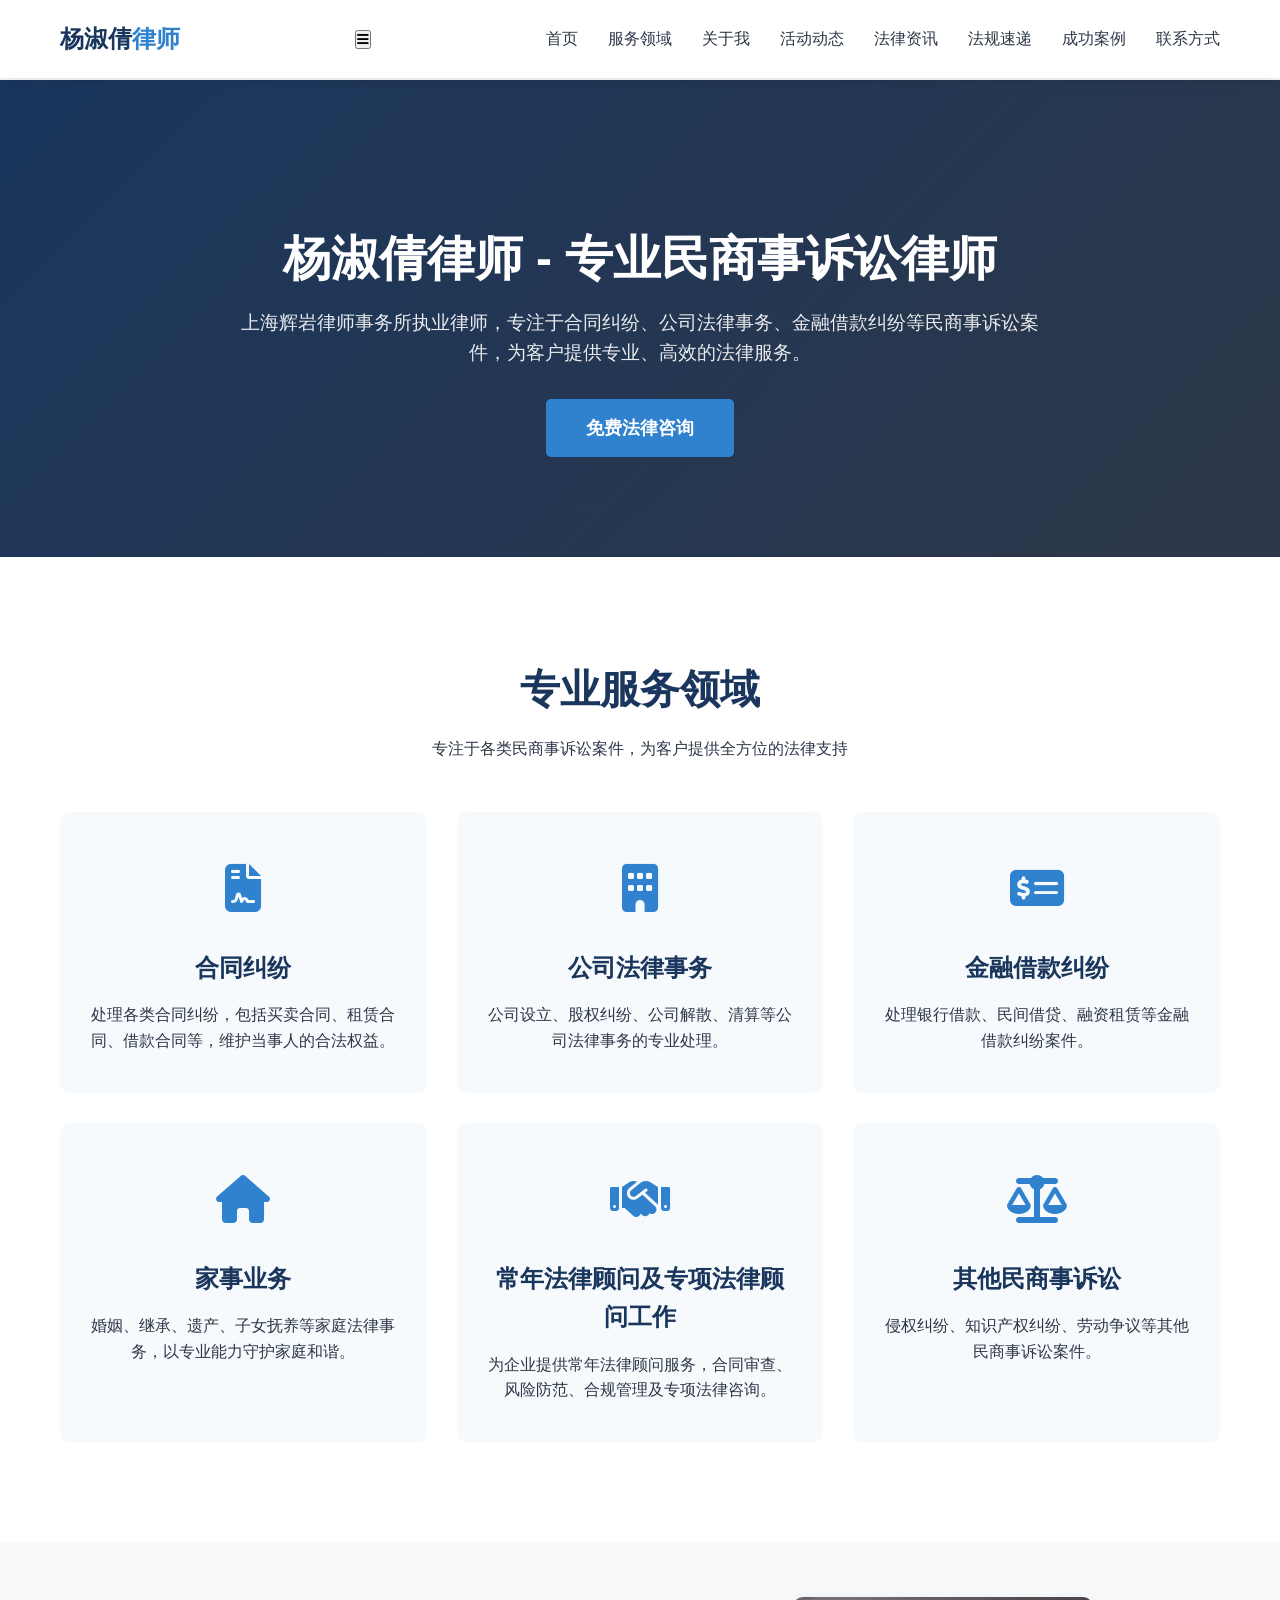
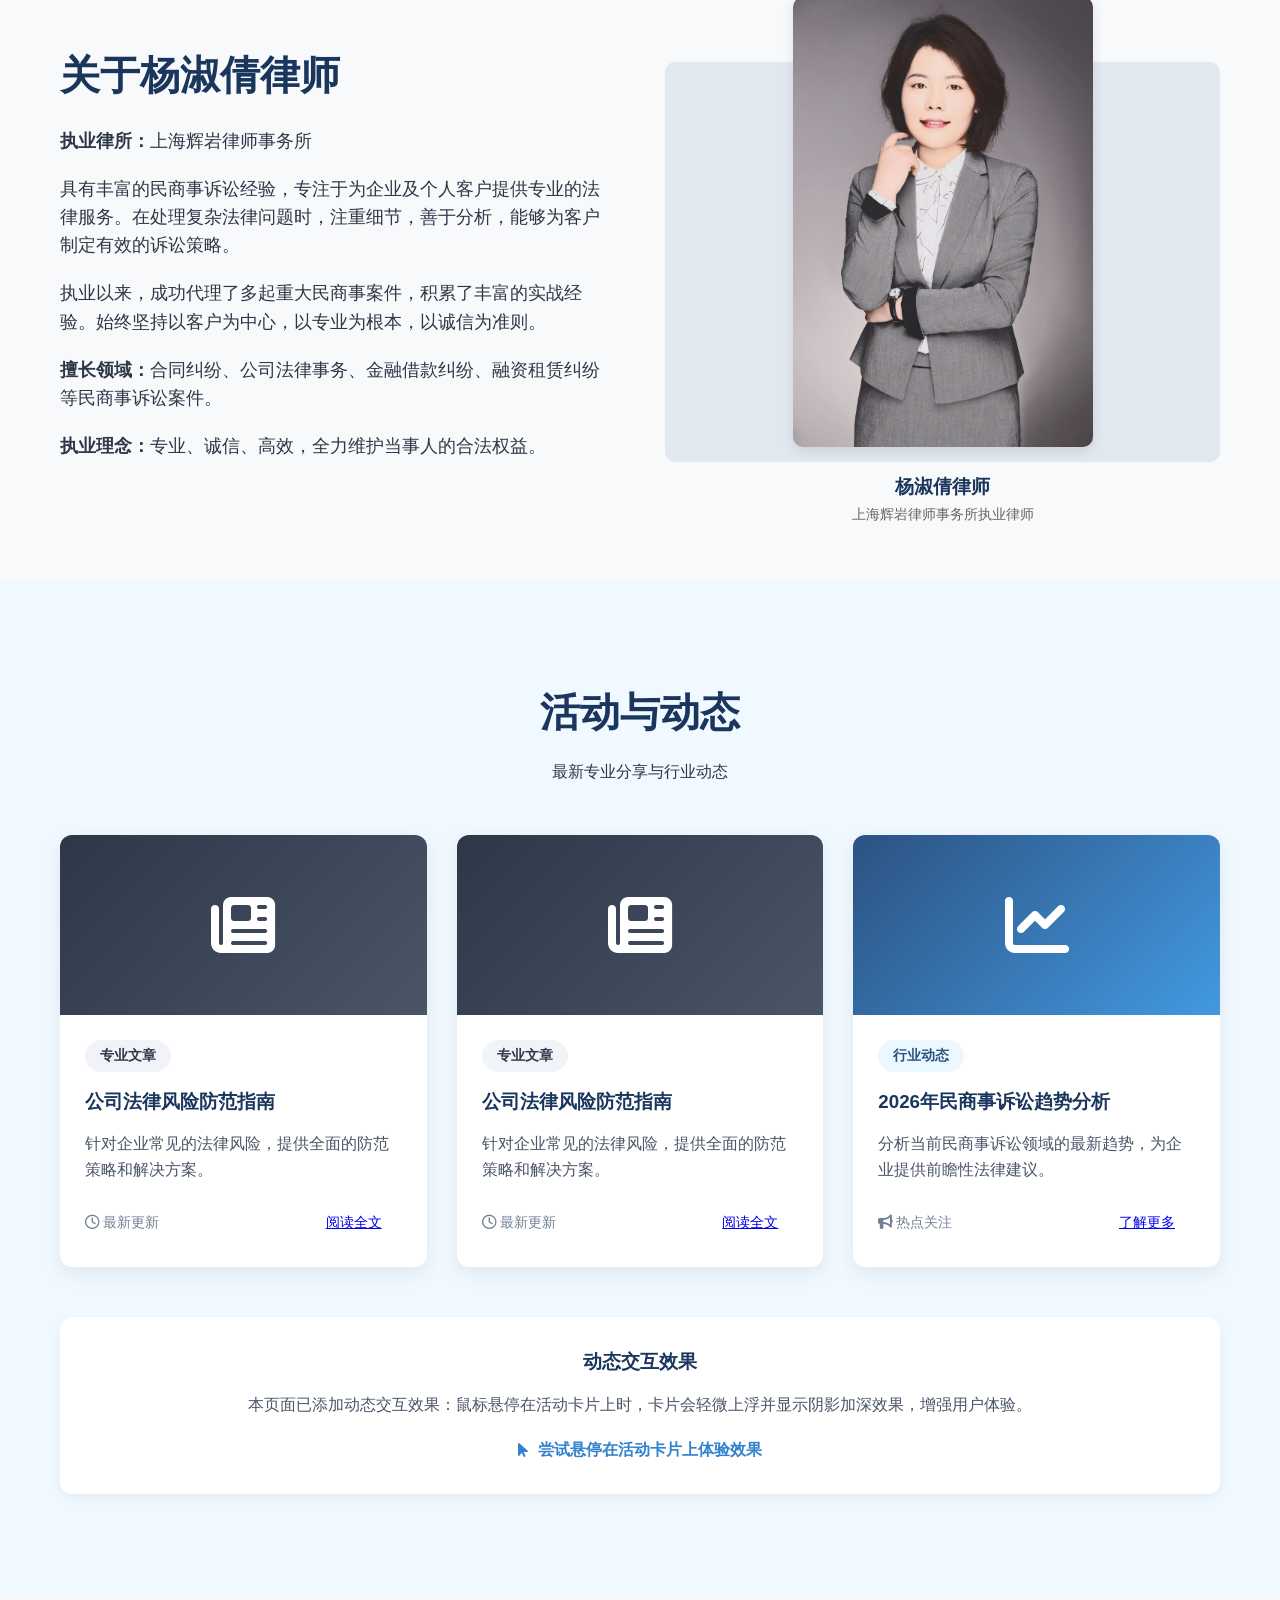
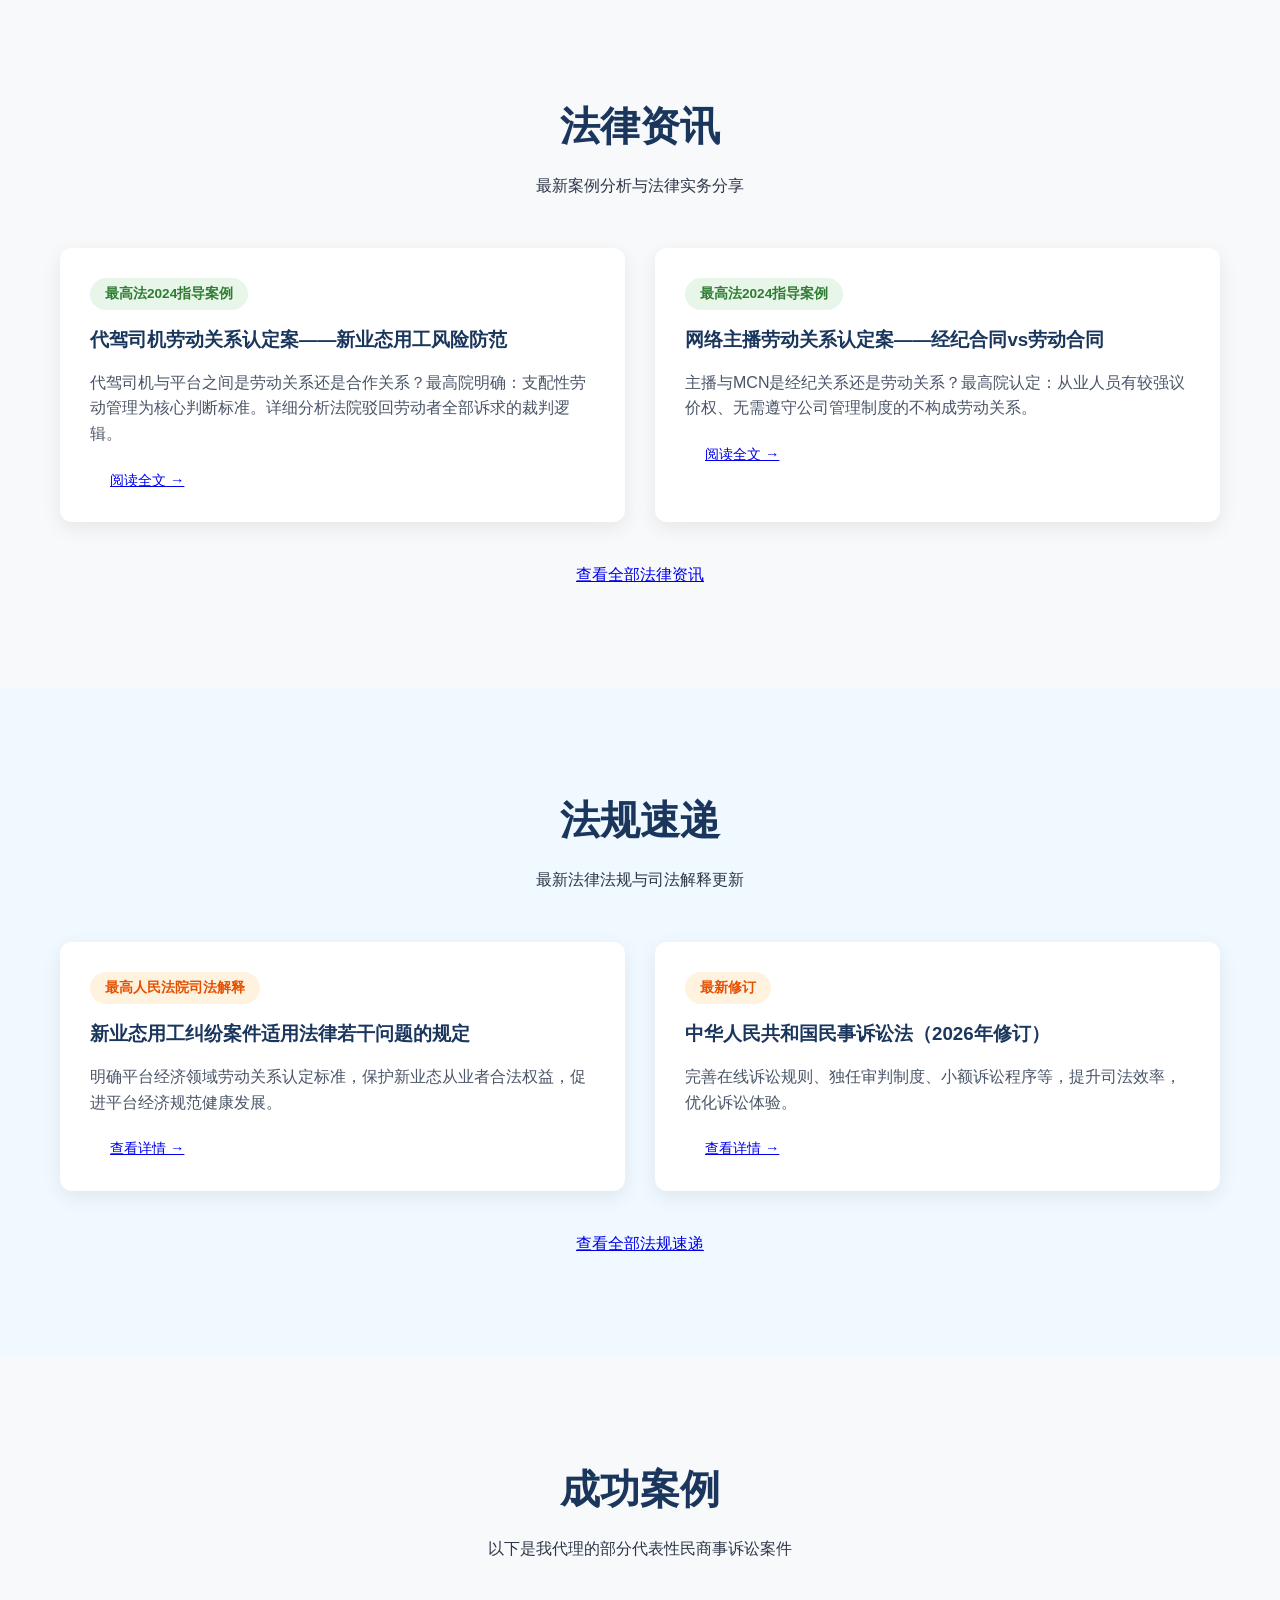
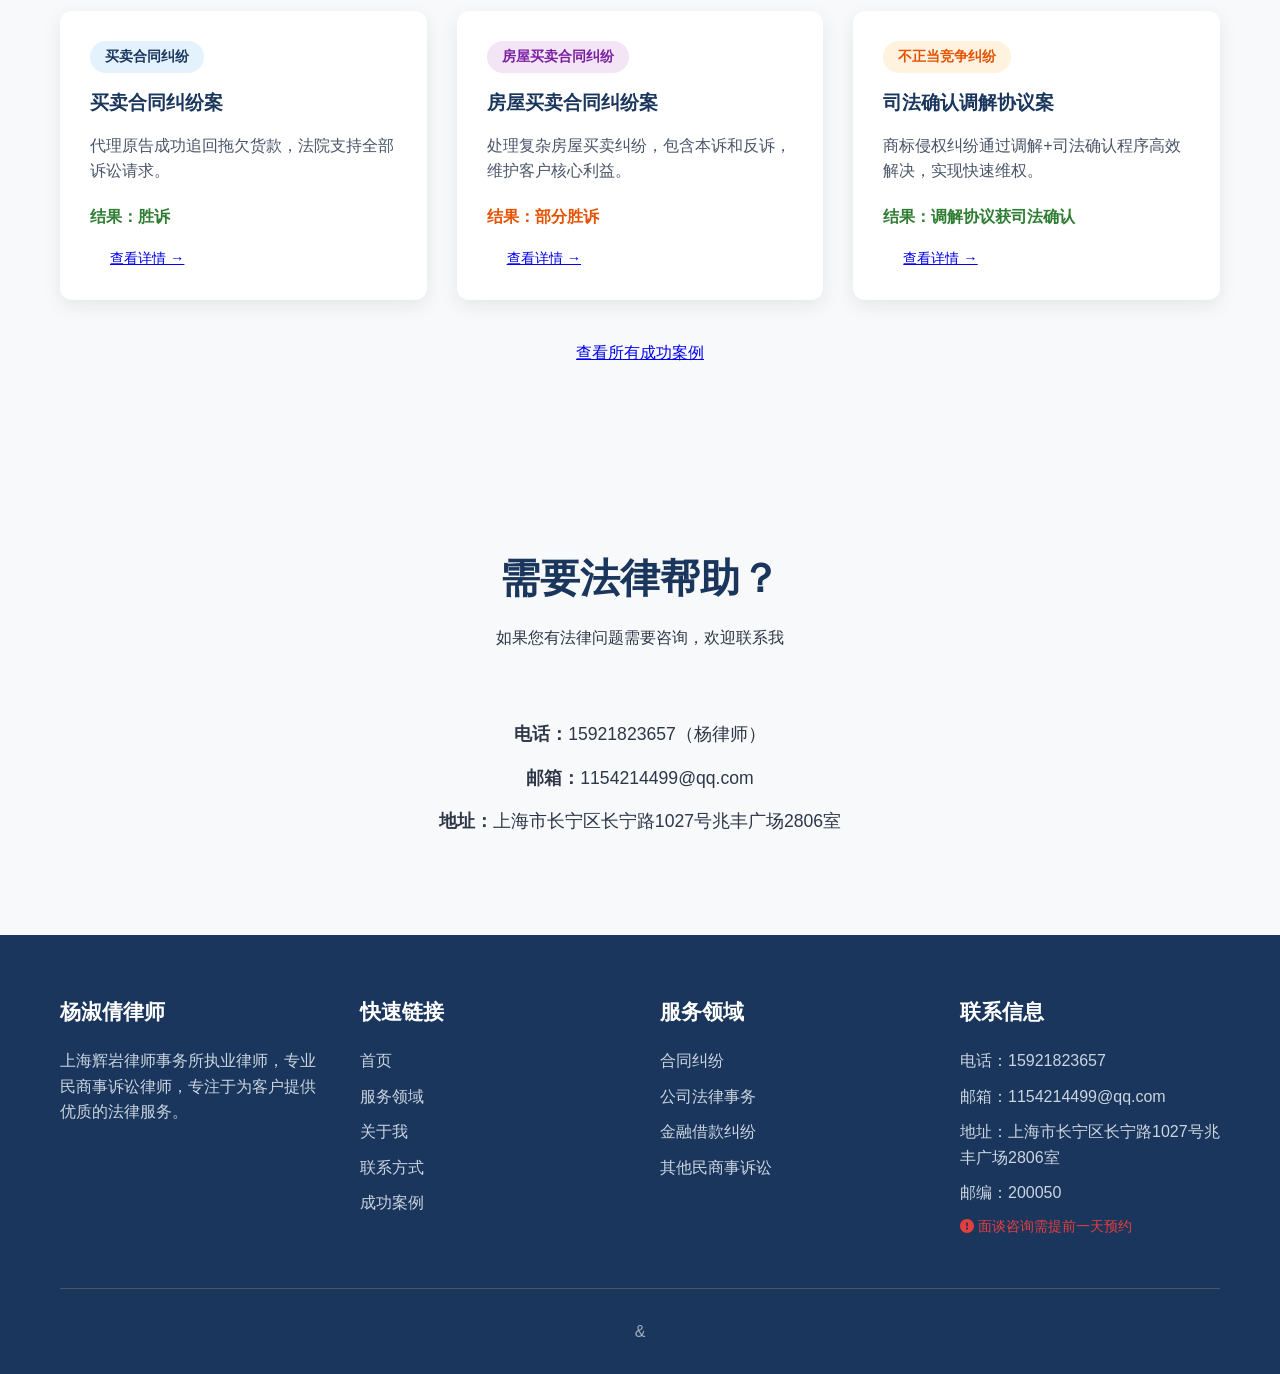
==== commit 572a5dfa: "首页修复：板块顺序统一为首页→服务领域→关于我→活动动态→法律资讯→法规速递→成功案例→联系方式，修复之前操作导致的页面混乱" ====
--- a/index.html
+++ b/index.html
@@ -1210,70 +1210,20 @@
 
     <!-- 在线咨询 -->
 
-    <section class="consultation" 
-
-
-
-    <!-- 页脚 -->
-
-        <!-- 法律资讯预览 -->
-    <section class="legal-insights-preview" id="legal-insights" style="padding: 100px 0; background-color: #f8f9fa;">
-        <div class="container">
-            <div class="section-title">
-                <h2>法律资讯</h2>
-                <p>最新案例分析与法律实务分享</p>
-            </div>
-            <div class="legal-insights-grid" style="display: grid; grid-template-columns: repeat(auto-fit, minmax(300px, 1fr)); gap: 30px; margin-top: 50px;">
-                <div class="legal-insight-card" style="background: white; border-radius: 12px; overflow: hidden; box-shadow: 0 6px 20px rgba(0,0,0,0.08);">
-                    <div class="legal-insight-content" style="padding: 30px;">
-                        <span style="display: inline-block; background-color: #e8f5e9; color: #2e7d32; padding: 5px 15px; border-radius: 20px; font-size: 0.85rem; font-weight: 600; margin-bottom: 15px;">最高法2024指导案例</span>
-                        <h3 style="margin-bottom: 15px; color: #1a365d;">代驾司机劳动关系认定案——新业态用工风险防范</h3>
-                        <p style="color: #4a5568; margin-bottom: 20px; line-height: 1.6;">
-                            代驾司机与平台之间是劳动关系还是合作关系？最高院明确：支配性劳动管理为核心判断标准。详细分析法院驳回劳动者全部诉求的裁判逻辑。
-                        </p>
-                        <a href="legal-insights.html" class="btn btn-outline" style="padding: 8px 20px; font-size: 0.9rem;">阅读全文 →</a>
-                    </div>
-                </div>
-                <div class="legal-insight-card" style="background: white; border-radius: 12px; overflow: hidden; box-shadow: 0 6px 20px rgba(0,0,0,0.08);">
-                    <div class="legal-insight-content" style="padding: 30px;">
-                        <span style="display: inline-block; background-color: #e8f5e9; color: #2e7d32; padding: 5px 15px; border-radius: 20px; font-size: 0.85rem; font-weight: 600; margin-bottom: 15px;">最高法2024指导案例</span>
-                        <h3 style="margin-bottom: 15px; color: #1a365d;">网络主播劳动关系认定案——经纪合同vs劳动合同</h3>
-                        <p style="color: #4a5568; margin-bottom: 20px; line-height: 1.6;">
-                            主播与MCN是经纪关系还是劳动关系？最高院认定：从业人员有较强议价权、无需遵守公司管理制度的不构成劳动关系。
-                        </p>
-                        <a href="legal-insights.html" class="btn btn-outline" style="padding: 8px 20px; font-size: 0.9rem;">阅读全文 →</a>
-                    </div>
-                </div>
-            </div>
-            <div style="text-align: center; margin-top: 40px;">
-                <a href="legal-insights.html" class="btn btn-primary">查看全部法律资讯</a>
-            </div>
-        </div>
+   
+<section class="consultation" style="padding: 80px 0; background-color: #f8f9fa;">
+        <div class="container">
+            <div class="section-title">
+                <h2>需要法律帮助？</h2>
+                <p>如果您有法律问题需要咨询，欢迎联系我</p>
+            </div>
+            <div style="text-align: center; padding: 20px;">
+                <p style="font-size: 1.1rem; margin-bottom: 15px;"><strong>电话：</strong>15921823657（杨律师）</p>
+                <p style="font-size: 1.1rem; margin-bottom: 15px;"><strong>邮箱：</strong>1154214499@qq.com</p>
+                <p style="font-size: 1.1rem;"><strong>地址：</strong>上海市长宁区长宁路1027号兆丰广场2806室</p>
+            </div>
+        </div>
     </section>
-
-    <!-- 法规速递预览 -->
-    <section class="laws-preview" id="laws" style="padding: 100px 0; background-color: #f0f9ff;">
-        <div class="container">
-            <div class="section-title">
-                <h2>法规速递</h2>
-                <p>最新法律法规与司法解释更新</p>
-            </div>
-            <div class="laws-grid" style="display: grid; grid-template-columns: repeat(auto-fit, minmax(300px, 1fr)); gap: 30px; margin-top: 50px;">
-                <div class="law-card" style="background: white; border-radius: 12px; overflow: hidden; box-shadow: 0 6px 20px rgba(0,0,0,0.08);">
-                    <div class="law-content" style="padding: 30px;">
-                        <span style="display: inline-block; background-color: #fff3e0; color: #e65100; padding: 5px 15px; border-radius: 20px; font-size: 0.85rem; font-weight: 600; margin-bottom: 15px;">最高人民法院司法解释</span>
-                        <h3 style="margin-bottom: 15px; color: #1a365d;">新业态用工纠纷案件适用法律若干问题的规定</h3>
-                        <p style="color: #4a5568; margin-bottom: 20px; line-height: 1.6;">
-                            明确平台经济领域劳动关系认定标准，保护新业态从业者合法权益，促进平台经济规范健康发展。
-                        </p>
-                        <a href="laws.html" class="btn btn-outline" style="padding: 8px 20px; font-size: 0.9rem;">查看详情 →</a>
-                    </div>
-                </div>
-                <div class="law-card" style="background: white; border-radius: 12px; overflow: hidden; box-shadow: 0 6px 20px rgba(0,0,0,0.08);">
-                    <div class="law-content" style="padding: 30px;">
-                        <span style="display: inline-block; background-color: #fff3e0; color: #e65100; padding: 5px 15px; border-radius: 20px; font-size: 0.85rem; font-weight: 600; margin-bottom: 15px;">最新修订</span>
-                        <h3 style="margin-bottom: 15px; color: #1a365d;">中华人民共和国民事诉讼法（2026年修订）</h3>
-                        <p style="color: #4a55
 <footer>
 
         <div class="container">
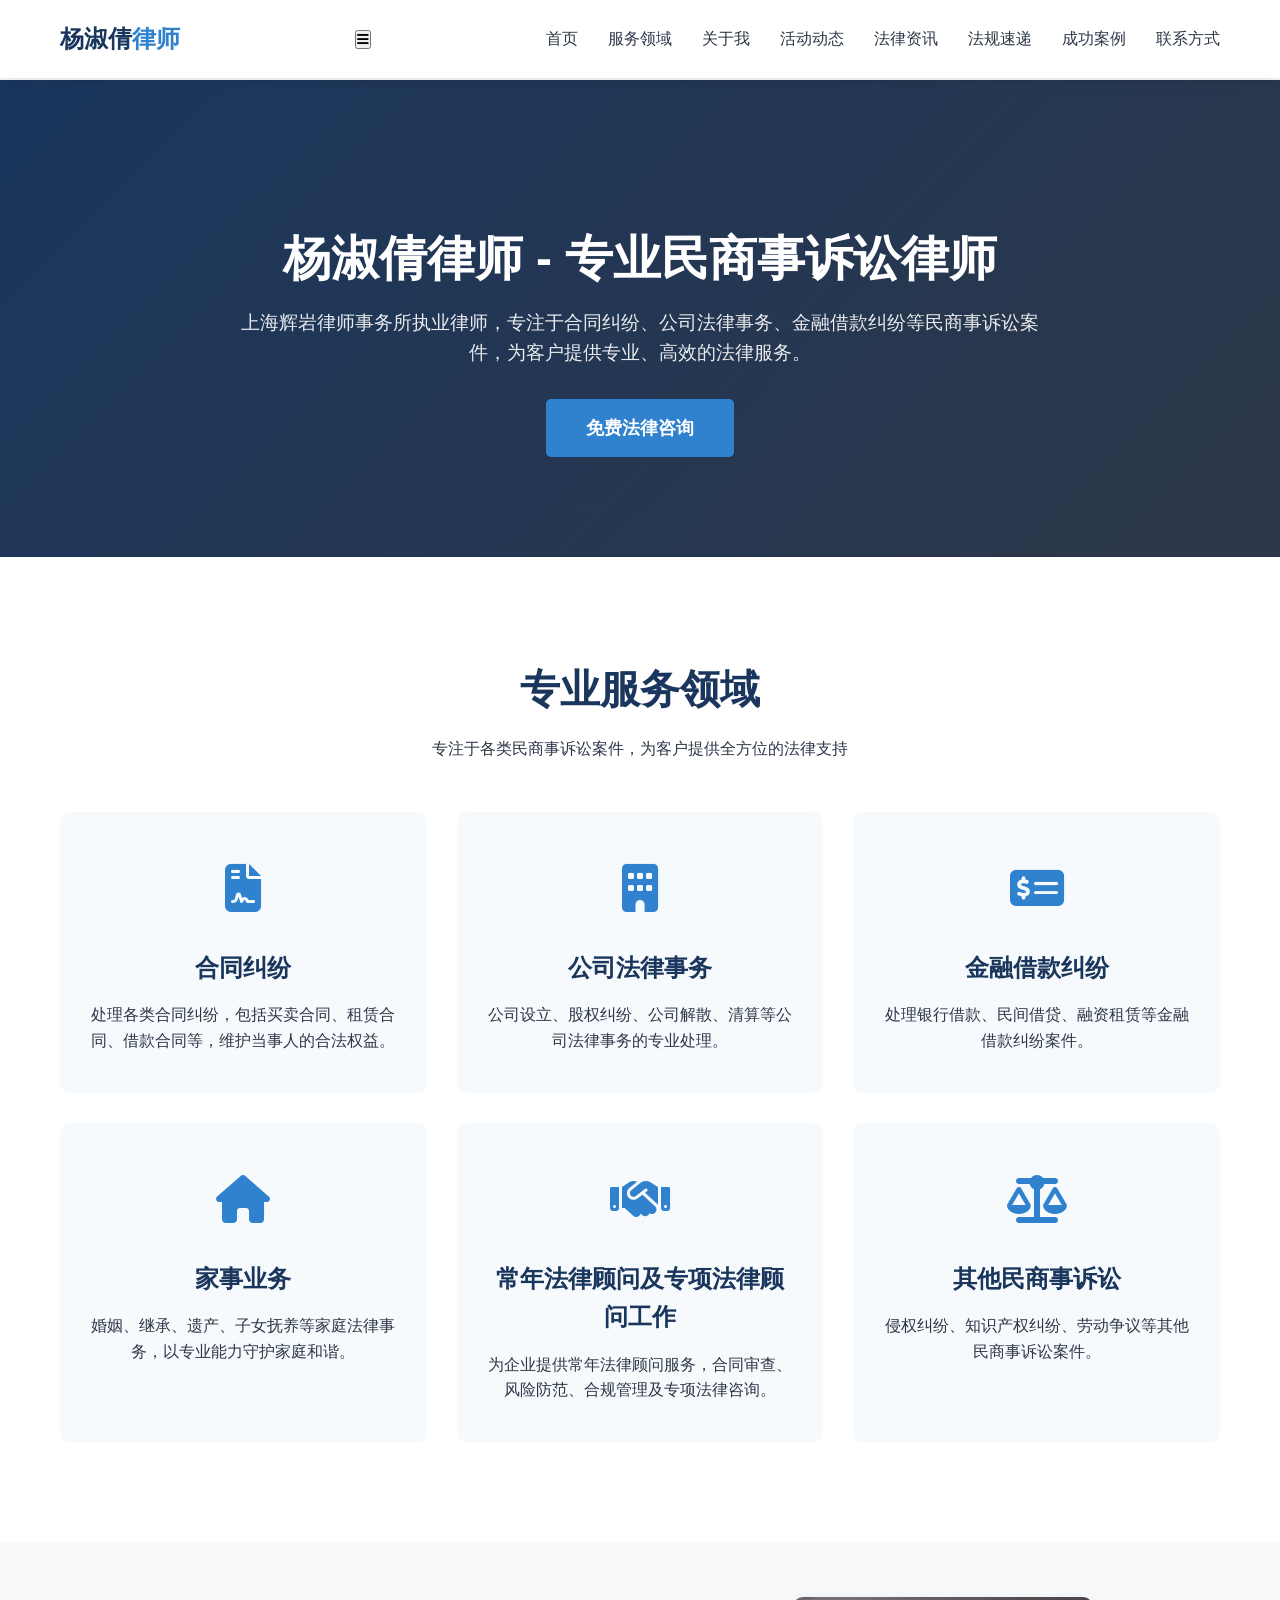
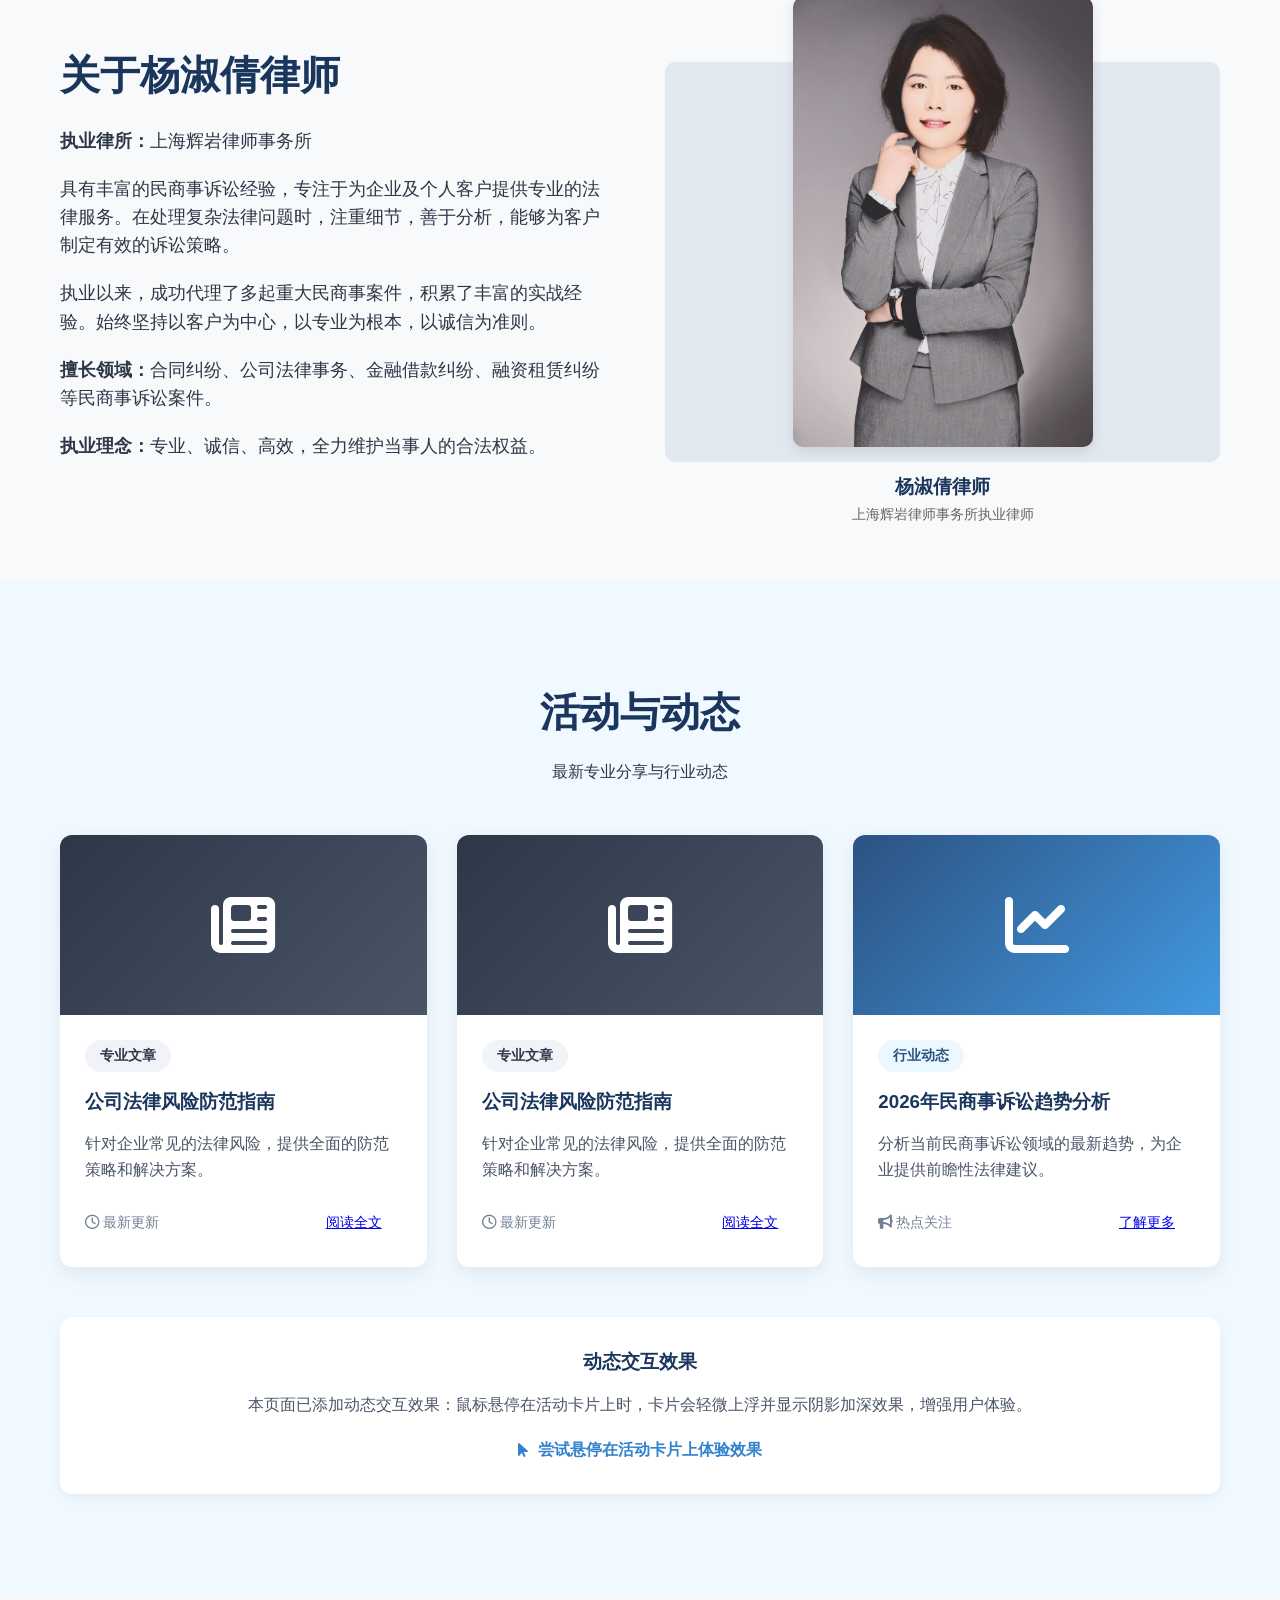
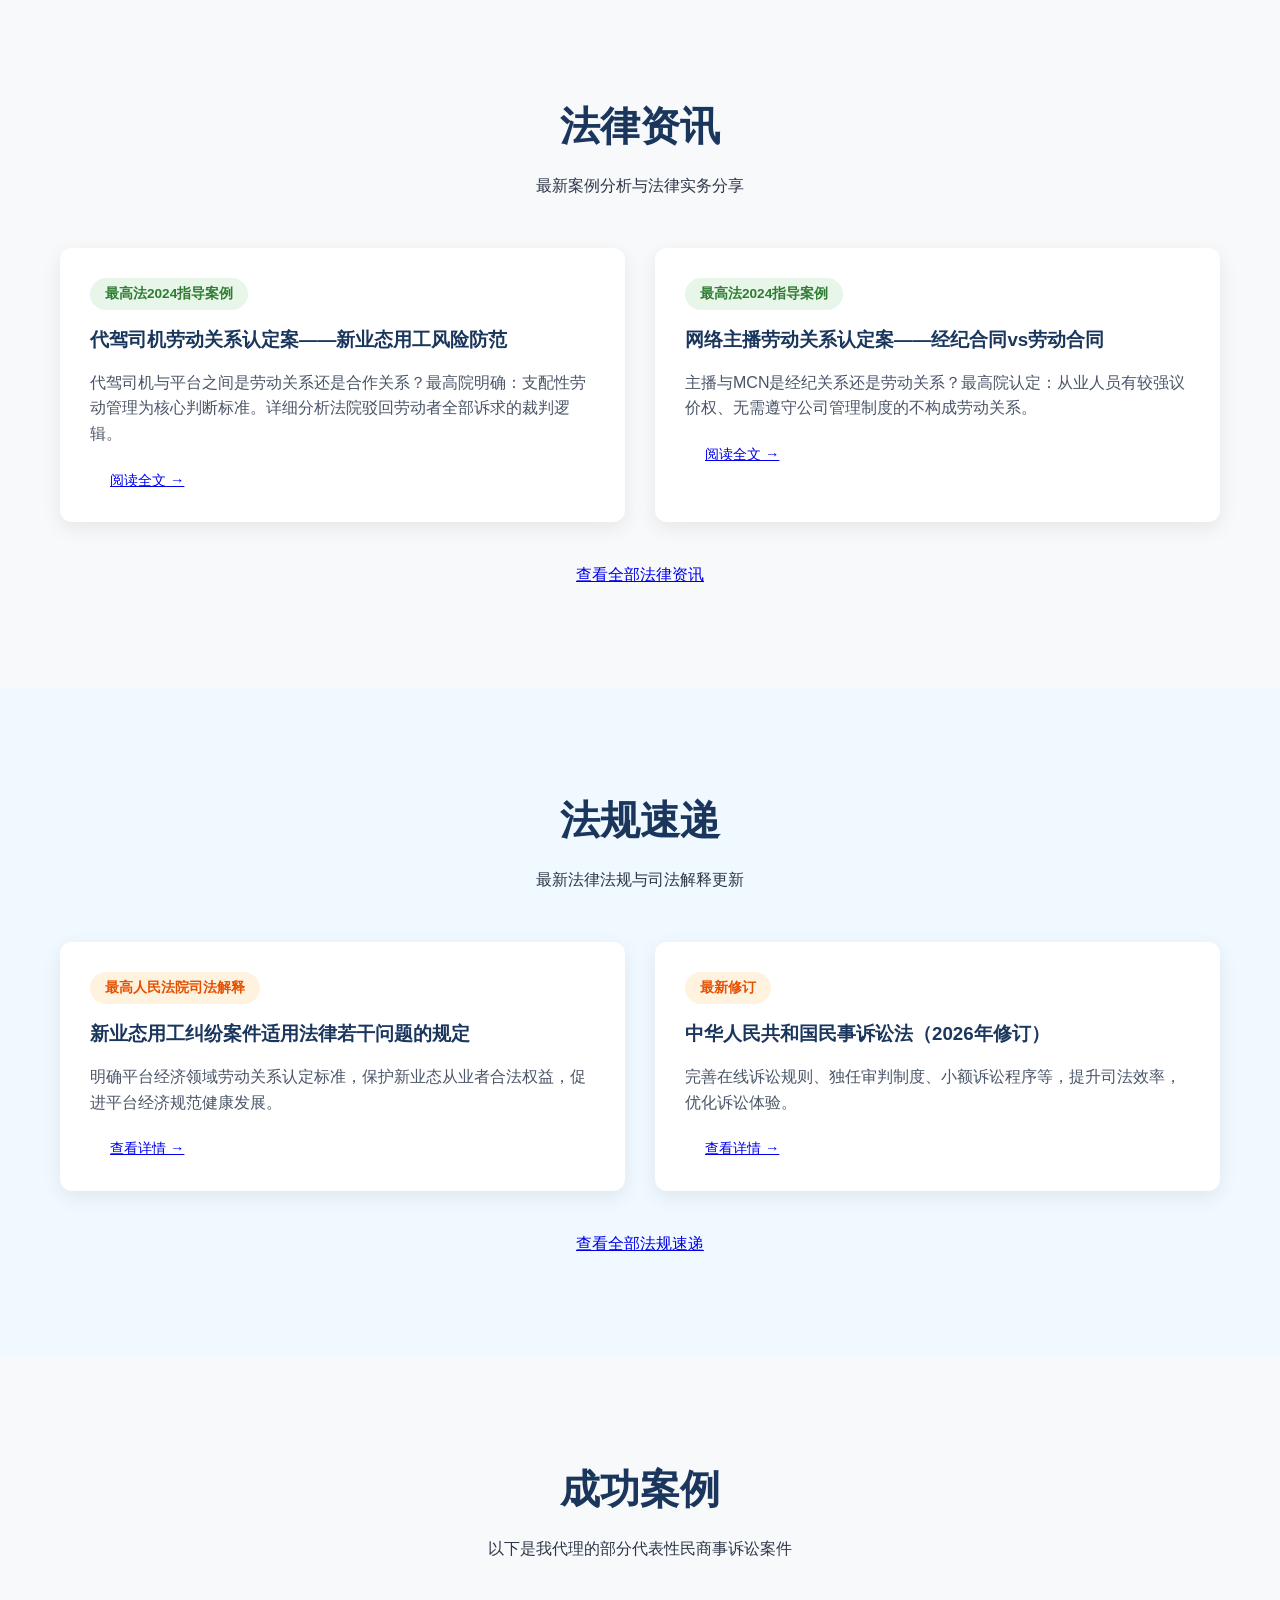
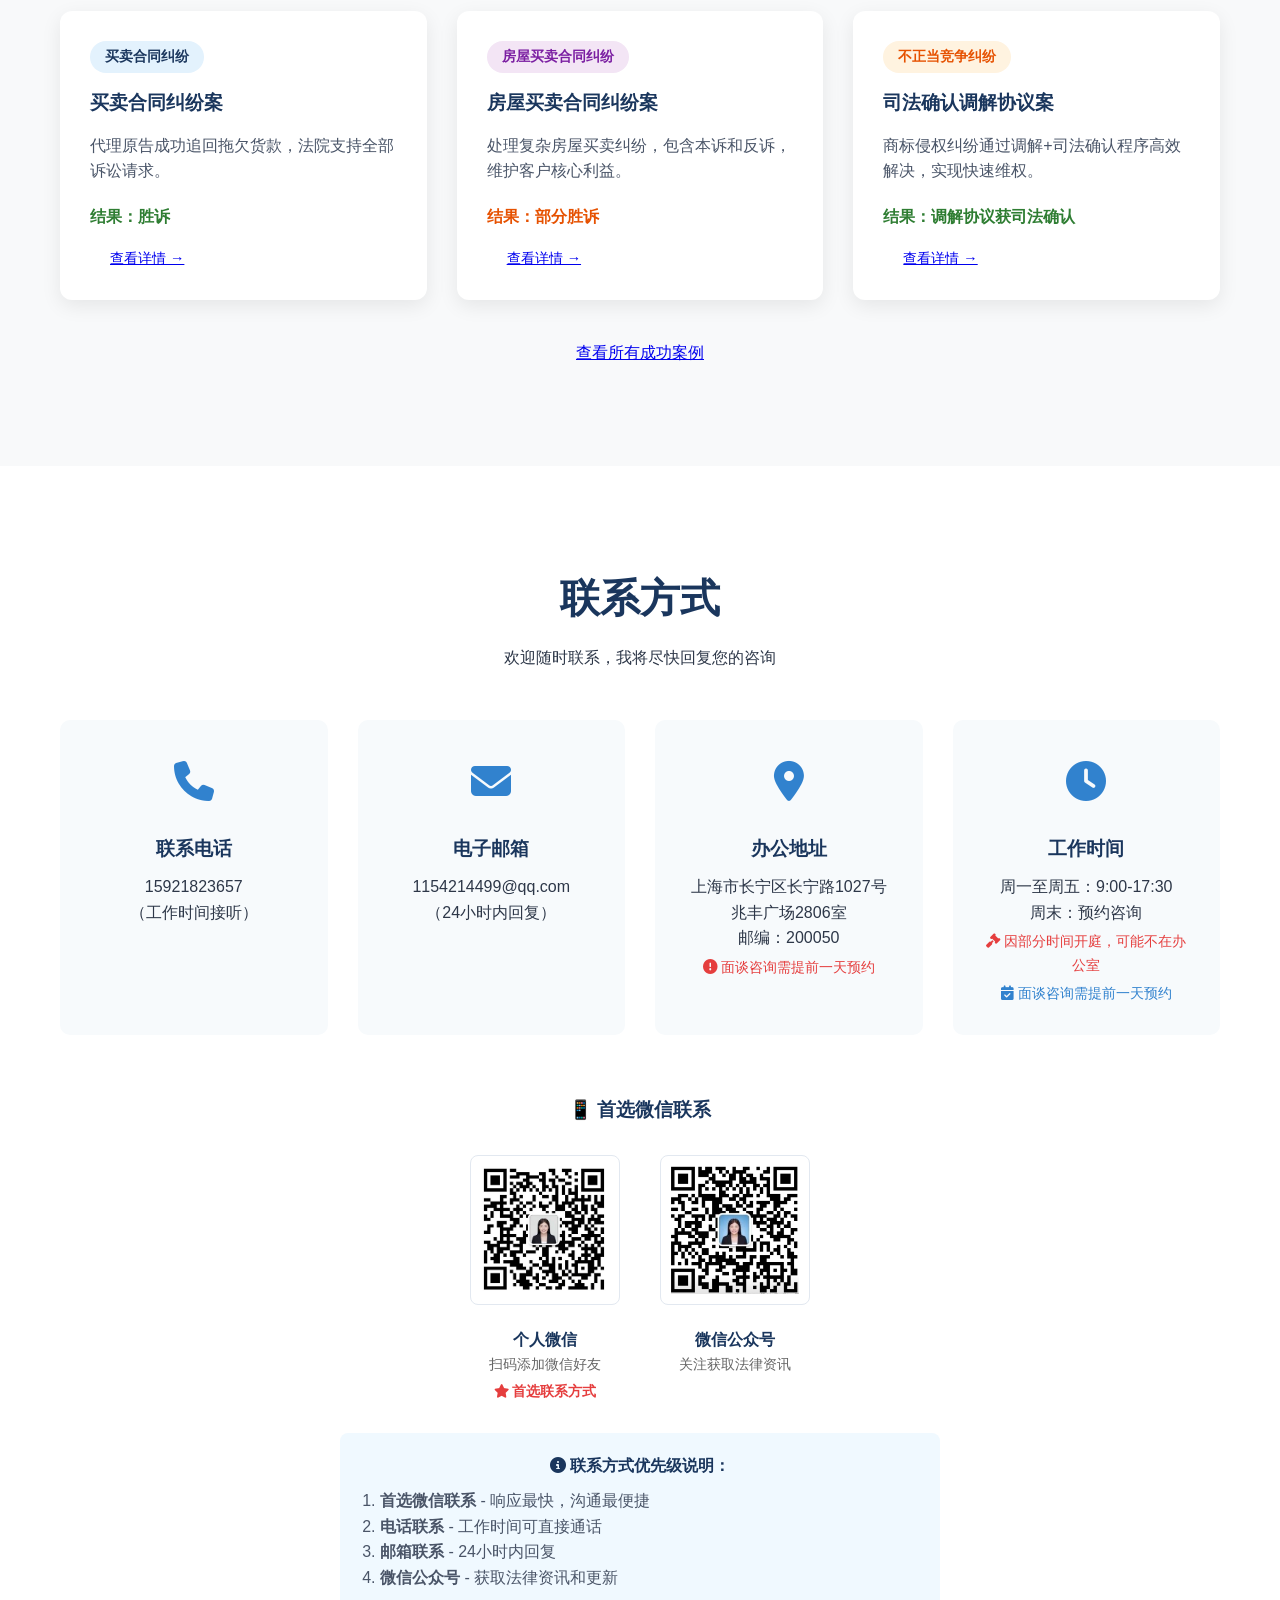
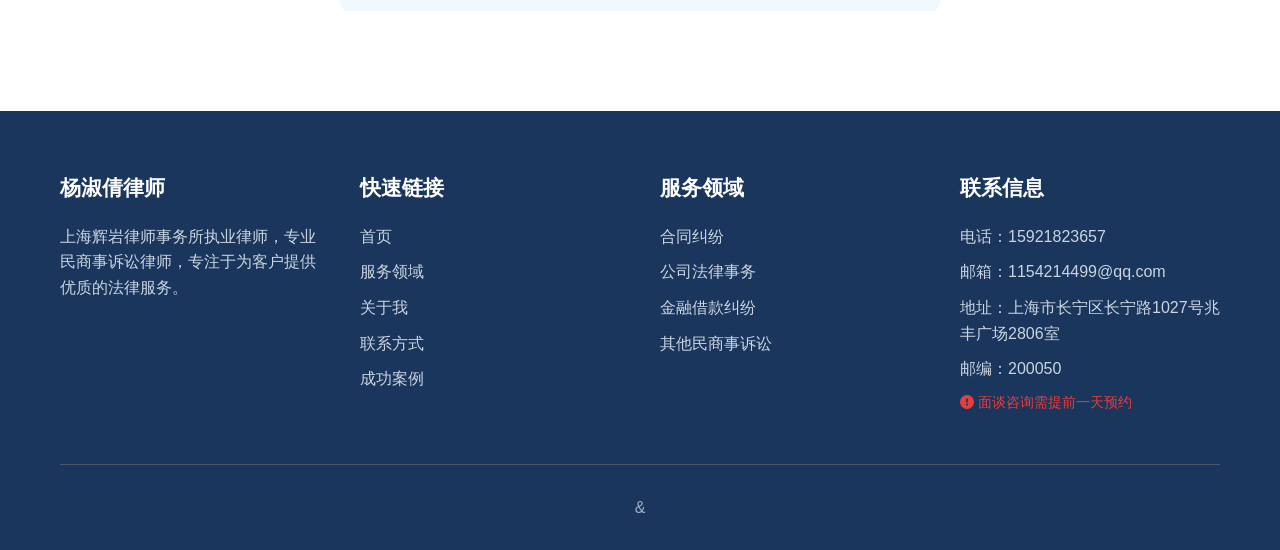
==== commit 01ba75b1: "首页修复v2：板块按正确顺序排列+添加联系方式板块，修复被误删的联系方式区域" ====
--- a/index.html
+++ b/index.html
@@ -1211,18 +1211,170 @@
     <!-- 在线咨询 -->
 
    
-<section class="consultation" style="padding: 80px 0; background-color: #f8f9fa;">
+<section class="contact" id="contact">
+
         <div class="container">
+
             <div class="section-title">
-                <h2>需要法律帮助？</h2>
-                <p>如果您有法律问题需要咨询，欢迎联系我</p>
+
+                <h2>联系方式</h2>
+
+                <p>欢迎随时联系，我将尽快回复您的咨询</p>
+
             </div>
-            <div style="text-align: center; padding: 20px;">
-                <p style="font-size: 1.1rem; margin-bottom: 15px;"><strong>电话：</strong>15921823657（杨律师）</p>
-                <p style="font-size: 1.1rem; margin-bottom: 15px;"><strong>邮箱：</strong>1154214499@qq.com</p>
-                <p style="font-size: 1.1rem;"><strong>地址：</strong>上海市长宁区长宁路1027号兆丰广场2806室</p>
+
+            <div class="contact-grid">
+
+                <div class="contact-item">
+
+                    <div class="contact-icon">
+
+                        <i class="fas fa-phone"></i>
+
+                    </div>
+
+                    <h3>联系电话</h3>
+
+                    <p>15921823657</p>
+
+                    <p>（工作时间接听）</p>
+
+                </div>
+
+                <div class="contact-item">
+
+                    <div class="contact-icon">
+
+                        <i class="fas fa-envelope"></i>
+
+                    </div>
+
+                    <h3>电子邮箱</h3>
+
+                    <p>1154214499@qq.com</p>
+
+                    <p>（24小时内回复）</p>
+
+                </div>
+
+                <div class="contact-item">
+
+                    <div class="contact-icon">
+
+                        <i class="fas fa-map-marker-alt"></i>
+
+                    </div>
+
+                    <h3>办公地址</h3>
+
+                    <p>上海市长宁区长宁路1027号</p>
+
+                    <p>兆丰广场2806室</p>
+
+                    <p>邮编：200050</p>
+
+                    <p style="color: #e53e3e; font-size: 0.9rem; margin-top: 5px;">
+
+                        <i class="fas fa-exclamation-circle"></i> 面谈咨询需提前一天预约
+
+                    </p>
+
+                </div>
+
+                <div class="contact-item">
+
+                    <div class="contact-icon">
+
+                        <i class="fas fa-clock"></i>
+
+                    </div>
+
+                    <h3>工作时间</h3>
+
+                    <p>周一至周五：9:00-17:30</p>
+
+                    <p>周末：预约咨询</p>
+
+                    <p style="color: #e53e3e; font-size: 0.9rem; margin-top: 5px;">
+
+                        <i class="fas fa-gavel"></i> 因部分时间开庭，可能不在办公室
+
+                    </p>
+
+                    <p style="color: #3182ce; font-size: 0.9rem; margin-top: 5px;">
+
+                        <i class="fas fa-calendar-check"></i> 面谈咨询需提前一天预约
+
+                    </p>
+
+                </div>
+
             </div>
+
+            
+
+            <!-- 微信联系方式 -->
+
+            <div style="margin-top: 60px; text-align: center;">
+
+                <h3 style="color: var(--primary-color); margin-bottom: 30px;">📱 首选微信联系</h3>
+
+                <div style="display: flex; justify-content: center; gap: 40px; flex-wrap: wrap;">
+
+                    <div style="text-align: center; max-width: 200px;">
+
+                        <img src="素材/微信二维码.png" alt="杨律师个人微信二维码" style="width: 150px; height: 150px; border: 1px solid #e2e8f0; border-radius: 8px; padding: 10px; background: white;">
+
+                        <h4 style="margin-top: 15px; color: var(--primary-color);">个人微信</h4>
+
+                        <p style="color: #666; font-size: 0.9rem;">扫码添加微信好友</p>
+
+                        <p style="color: #e53e3e; font-size: 0.85rem; margin-top: 5px;">
+
+                            <i class="fas fa-star"></i> <strong>首选联系方式</strong>
+
+                        </p>
+
+                    </div>
+
+                    <div style="text-align: center; max-width: 200px;">
+
+                        <img src="素材/公众号二维码.png" alt="杨律师微信公众号二维码" style="width: 150px; height: 150px; border: 1px solid #e2e8f0; border-radius: 8px; padding: 10px; background: white;">
+
+                        <h4 style="margin-top: 15px; color: var(--primary-color);">微信公众号</h4>
+
+                        <p style="color: #666; font-size: 0.9rem;">关注获取法律资讯</p>
+
+                    </div>
+
+                </div>
+
+                <div style="margin-top: 30px; padding: 20px; background-color: #f0f9ff; border-radius: 8px; max-width: 600px; margin-left: auto; margin-right: auto;">
+
+                    <p style="color: var(--primary-color); margin-bottom: 10px;">
+
+                        <i class="fas fa-info-circle"></i> <strong>联系方式优先级说明：</strong>
+
+                    </p>
+
+                    <ol style="text-align: left; margin-left: 20px; color: #4a5568;">
+
+                        <li><strong>首选微信联系</strong> - 响应最快，沟通最便捷</li>
+
+                        <li><strong>电话联系</strong> - 工作时间可直接通话</li>
+
+                        <li><strong>邮箱联系</strong> - 24小时内回复</li>
+
+                        <li><strong>微信公众号</strong> - 获取法律资讯和更新</li>
+
+                    </ol>
+
+                </div>
+
+            </div>
+
         </div>
+
     </section>
 <footer>
 
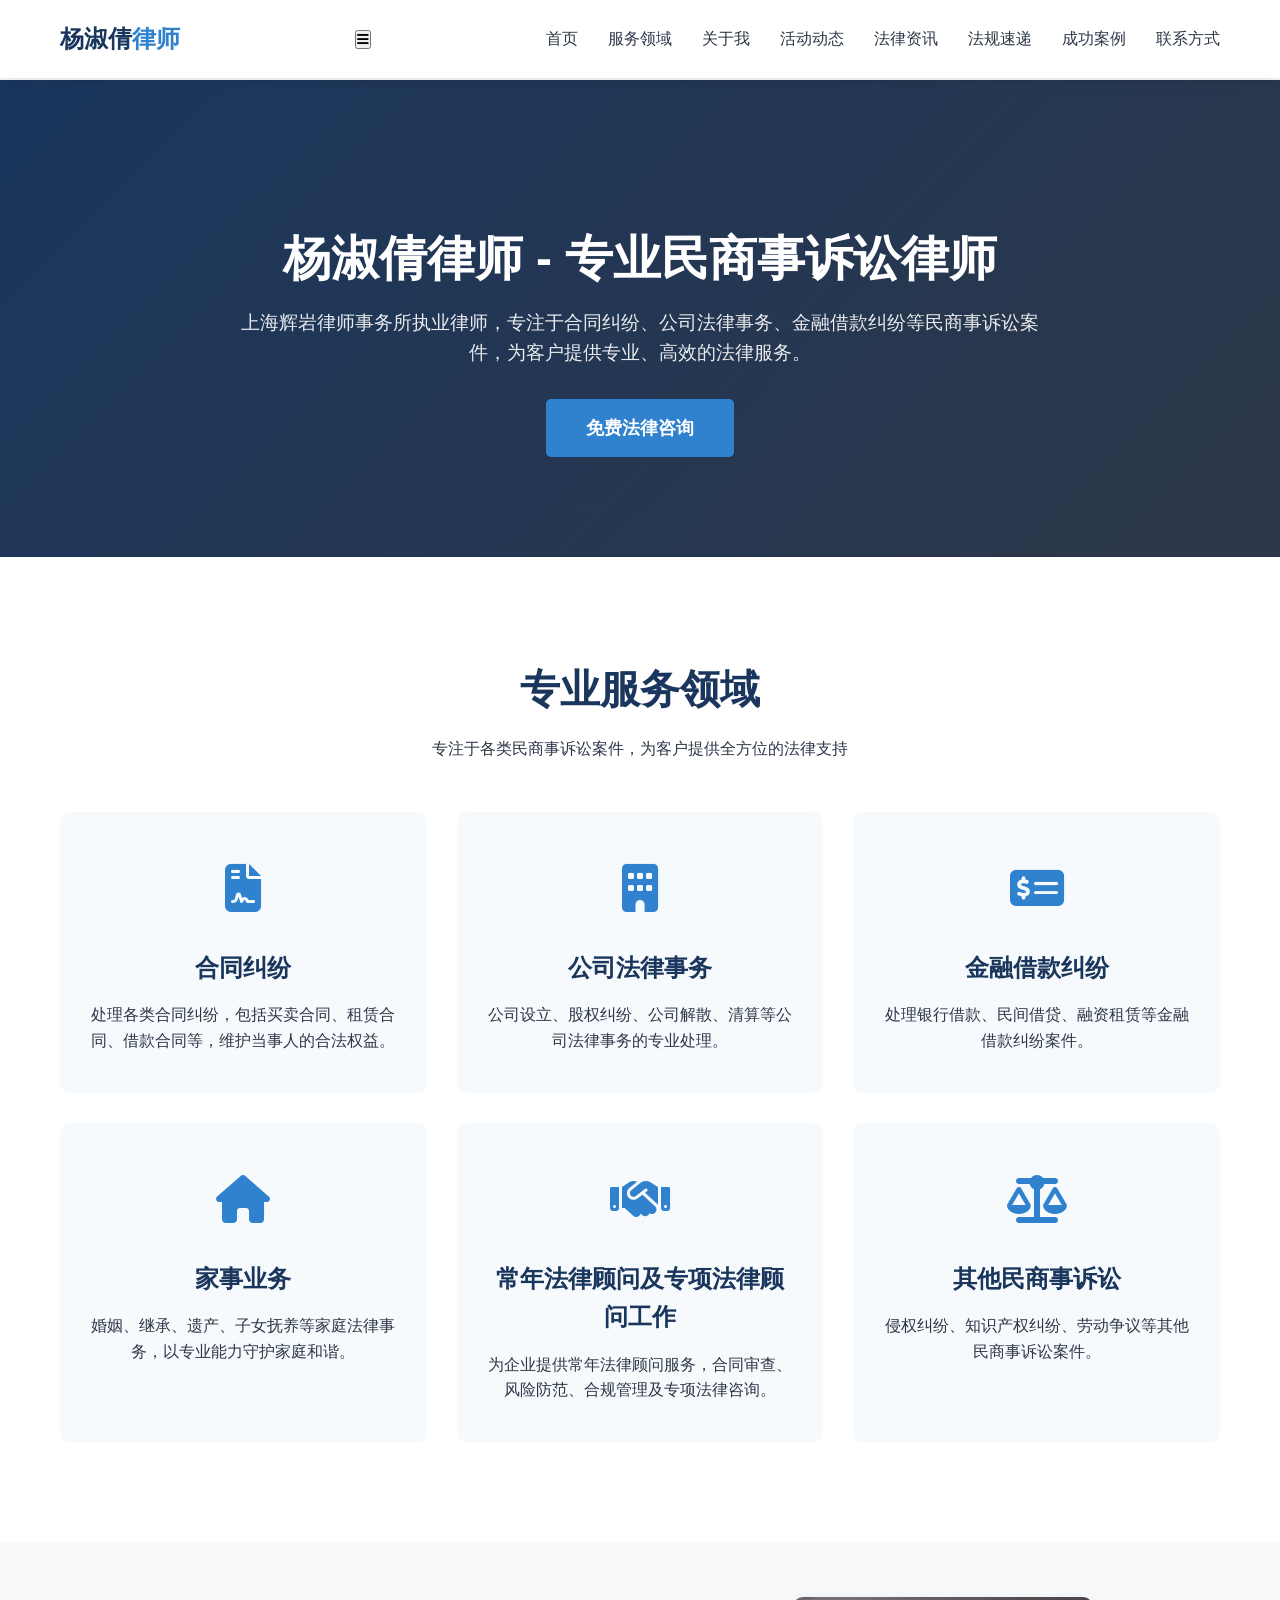
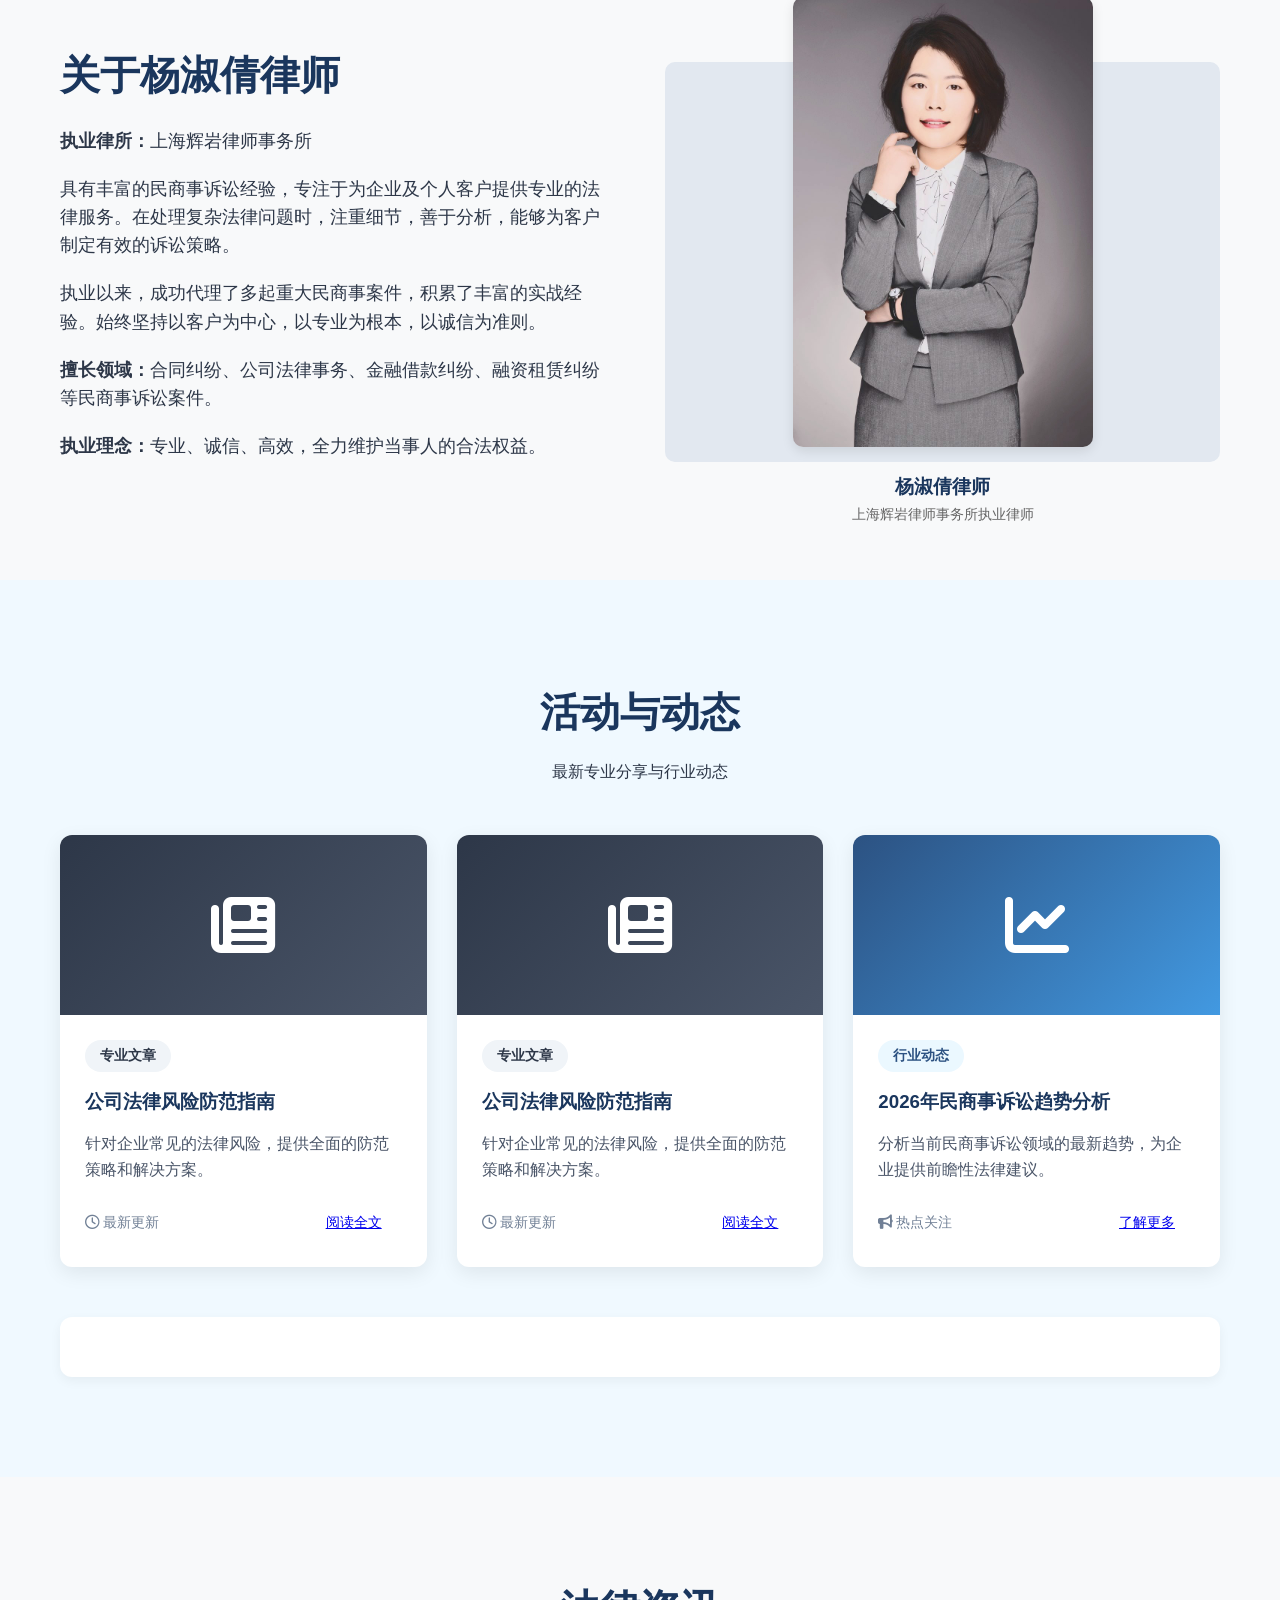
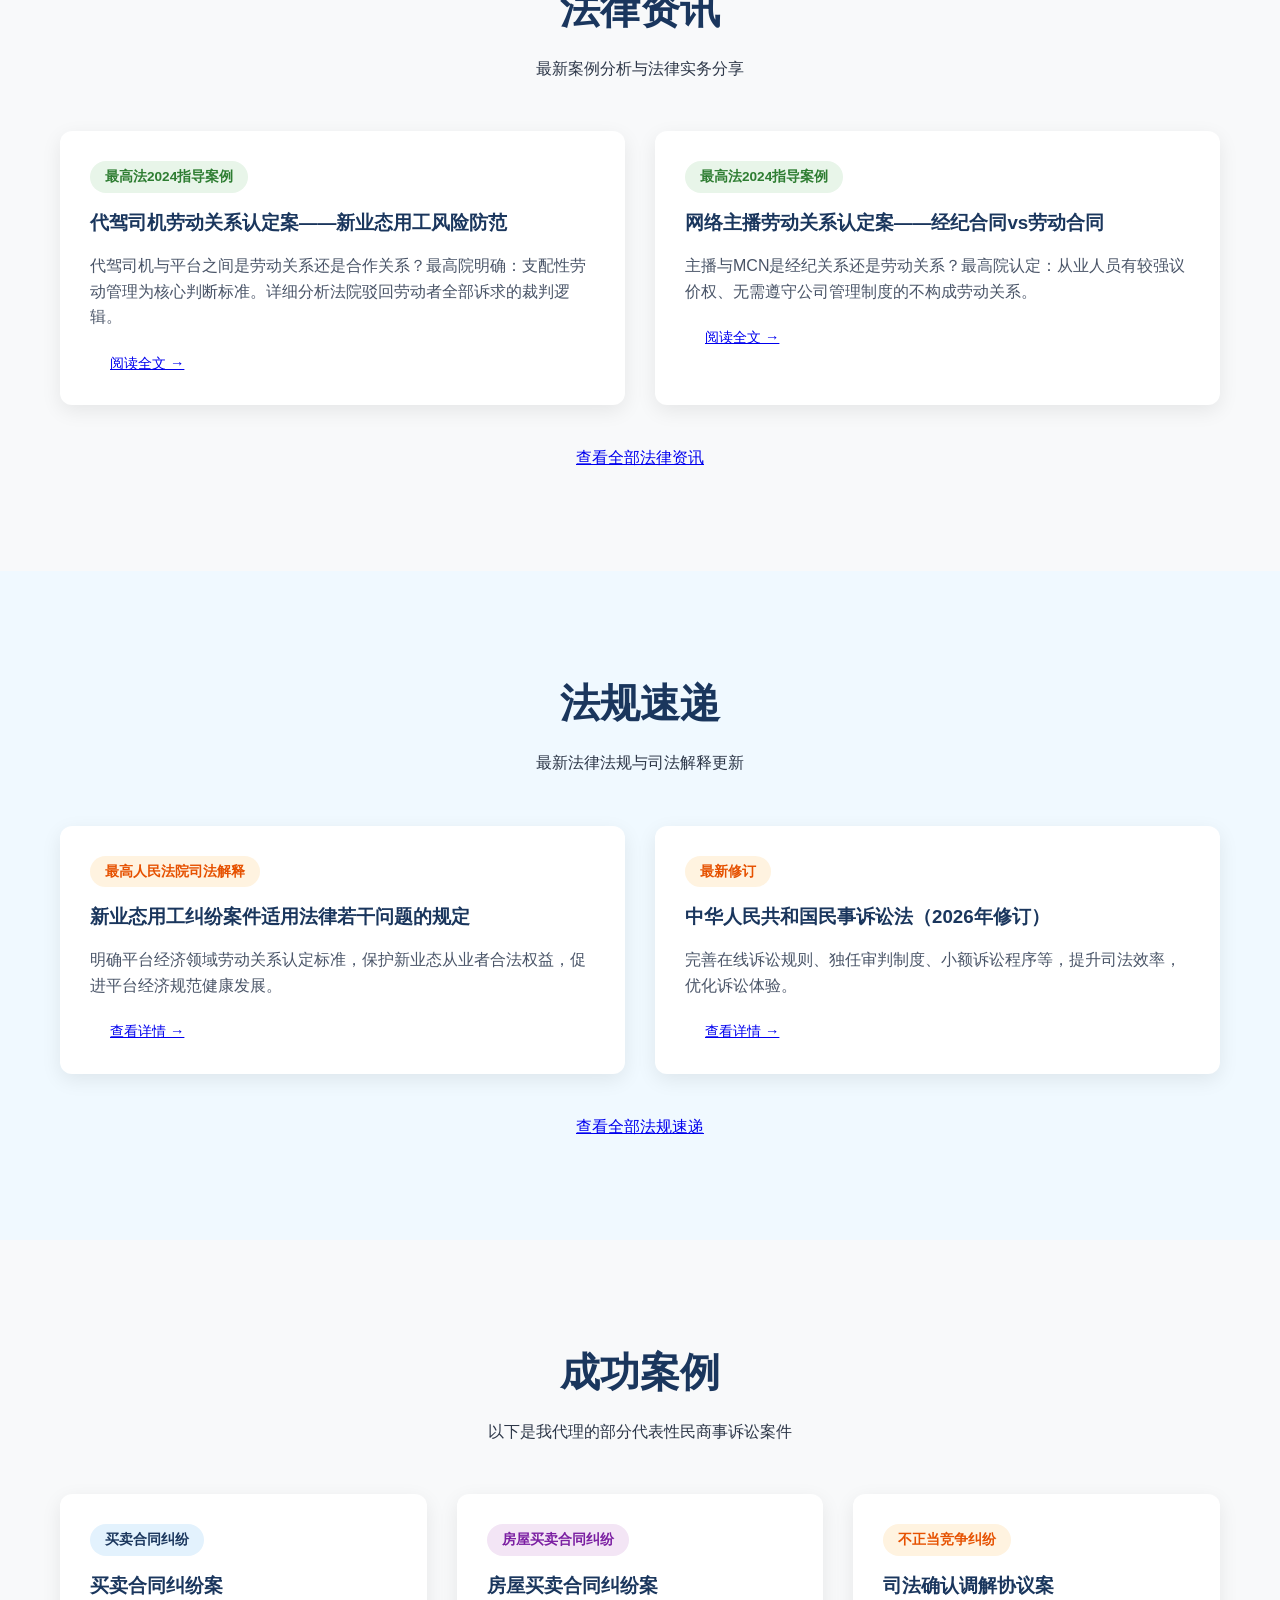
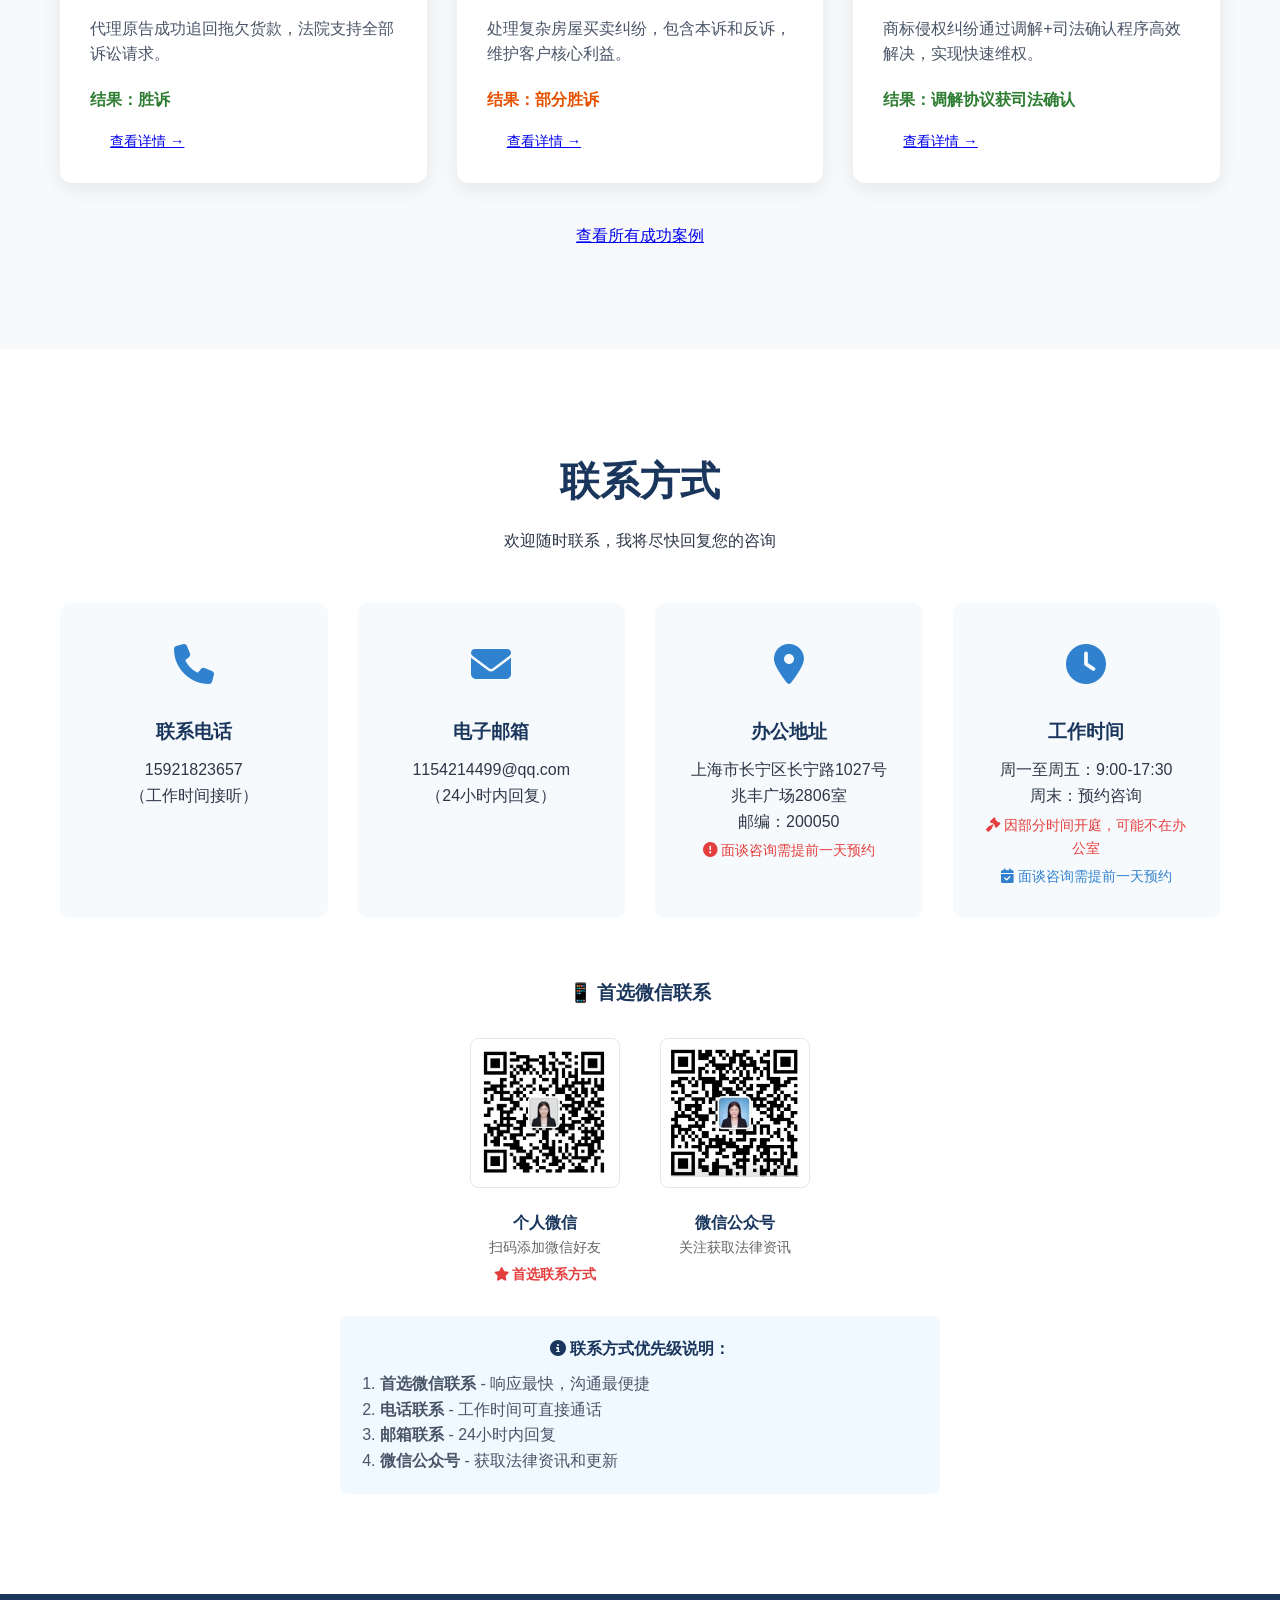
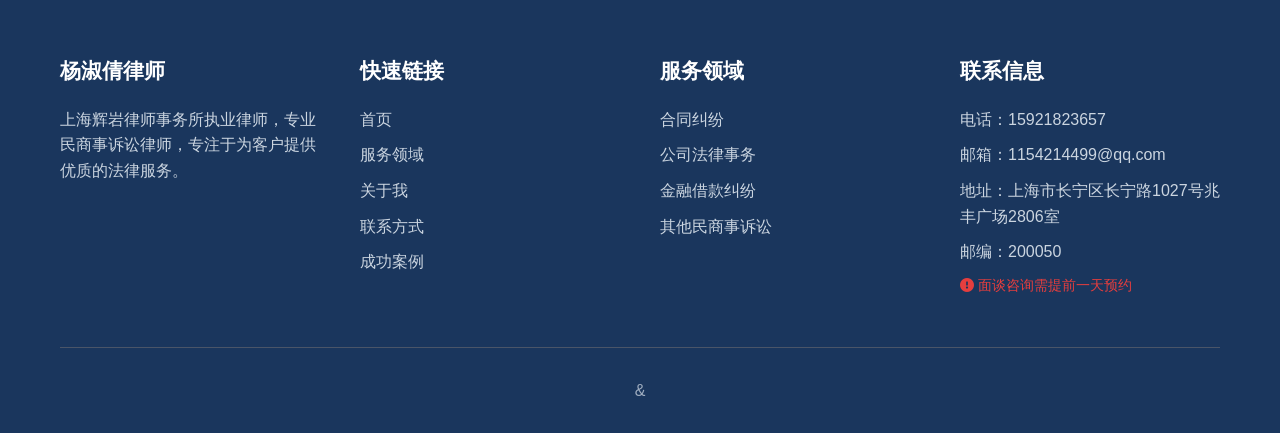
==== commit 4a5488e6: "删除首页"动态交互效果"说明文字（保留CSS效果）" ====
--- a/index.html
+++ b/index.html
@@ -740,6 +740,20 @@
 
 </style>
 
+
+    <!-- Open Graph / 社交媒体分享优化 -->
+    <meta property="og:title" content="杨淑倩律师 - 上海辉岩律师事务所 | 专业民商事诉讼律师">
+    <meta property="og:description" content="上海杨律师 - 专业民商事诉讼律师团队，专注合同纠纷、公司法律、债权债务、房产继承等法律服务。电话：15921823657">
+    <meta property="og:url" content="https://shanghailawyer.net.cn">
+    <meta property="og:type" content="website">
+    <meta property="og:site_name" content="杨淑倩律师官方网站">
+    
+    <!-- 规范链接 -->
+    <link rel="canonical" href="https://shanghailawyer.net.cn">
+    
+    <!-- 站点验证 -->
+    <meta name="baidu-site-verification" content="codeva-XD5Ov9s1uM">
+    
 </head>
 
 <body>
@@ -1070,21 +1084,7 @@
 
             <div style="margin-top: 50px; text-align: center; padding: 30px; background: white; border-radius: 12px; box-shadow: 0 4px 12px rgba(0,0,0,0.05);">
 
-                <h3 style="color: #1a365d; margin-bottom: 15px;">动态交互效果</h3>
-
-                <p style="color: #4a5568; max-width: 800px; margin: 0 auto 20px; line-height: 1.6;">
-
-                    本页面已添加动态交互效果：鼠标悬停在活动卡片上时，卡片会轻微上浮并显示阴影加深效果，增强用户体验。
-
-                </p>
-
-                <div style="display: inline-flex; align-items: center; gap: 10px; color: #3182ce; font-weight: 600;">
-
-                    <i class="fas fa-mouse-pointer"></i>
-
-                    <span>尝试悬停在活动卡片上体验效果</span>
-
-                </div>
+                
 
             </div>
 
@@ -1476,5 +1476,23 @@
 
 })();
 
-</script>
-
+</script>
+
+<!-- 百度自动推送 - 帮助百度快速收录 -->
+<script>
+(function(){
+    var bp = document.createElement('script');
+    var curProtocol = window.location.protocol.split(':')[0];
+    if (curProtocol === 'https') {
+        bp.src = 'https://zz.bdstatic.com/linksubmit/push.js';
+    }
+    else {
+        bp.src = 'http://push.zhanzhang.baidu.com/push.js';
+    }
+    var s = document.getElementsByTagName('script')[0];
+    s.parentNode.insertBefore(bp, s);
+})();
+</script>
+
+</body>
+</html>
